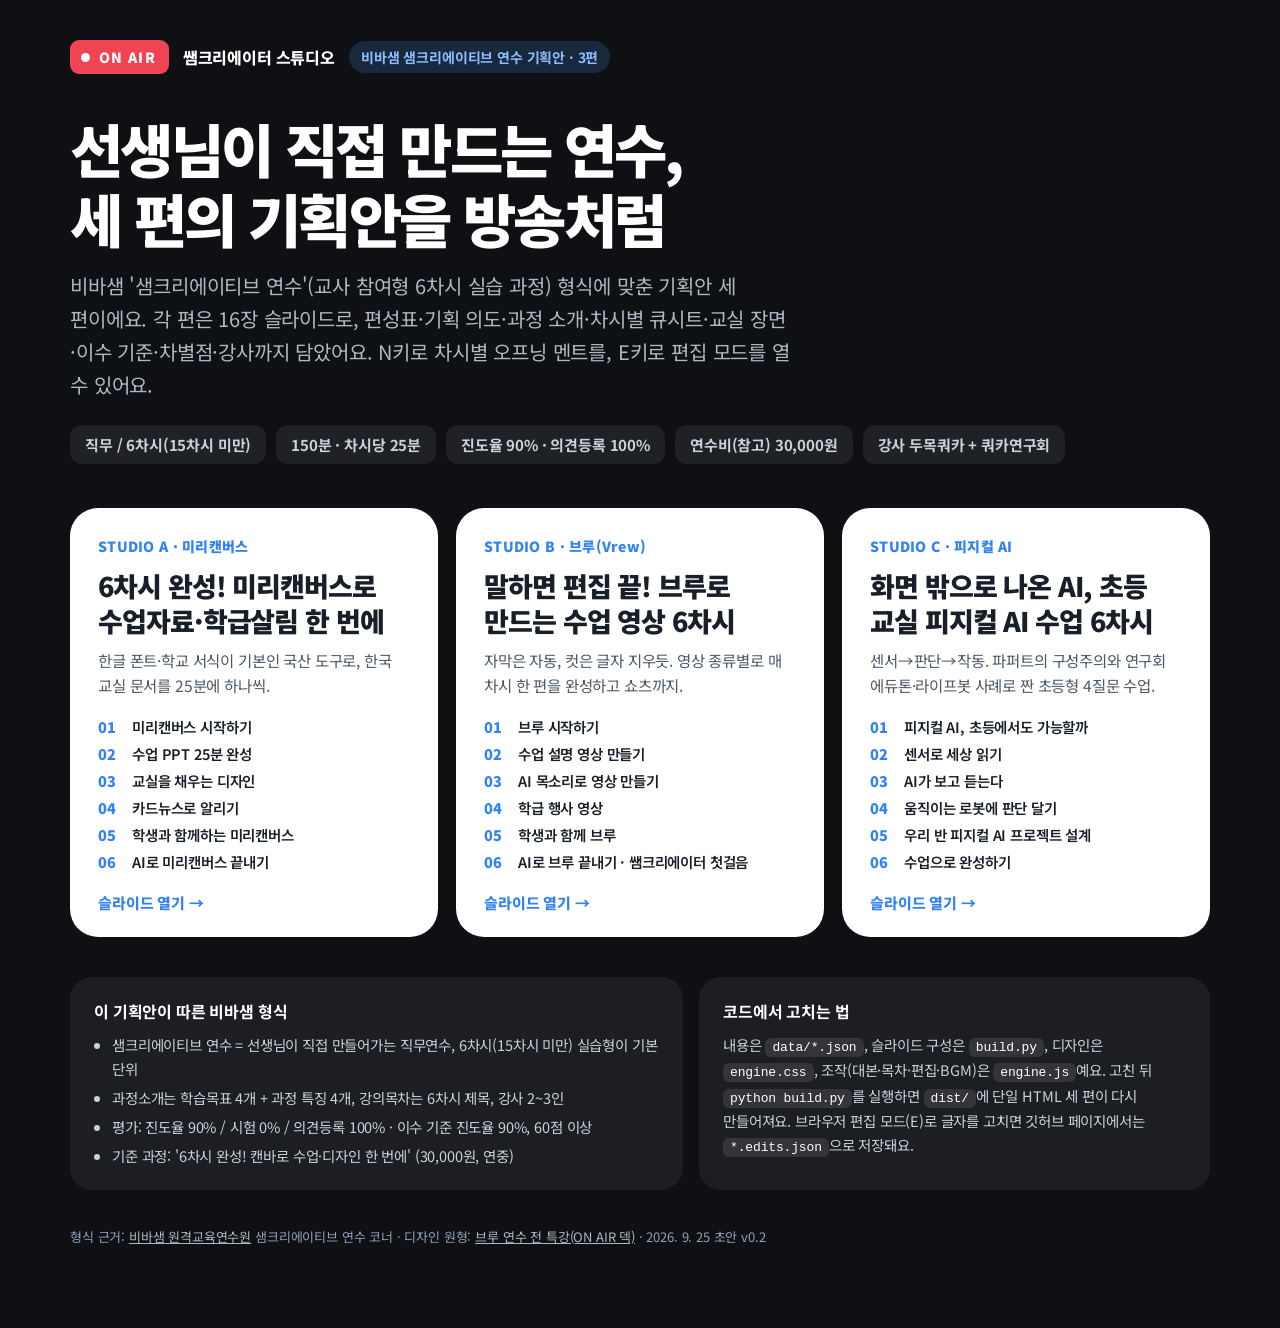
==== index.html @ 2b2523f3 "비바샘 샘크리에이티브 연수 기획안 3편 (ON AIR 슬라이드 덱) Co-Authored-By: Claude Fable 5.1 <noreply@anthropic.com>" ====
<!DOCTYPE html>
<html lang="ko">
<head>
<meta charset="utf-8">
<meta name="viewport" content="width=device-width, initial-scale=1">
<title>쌤크리에이터 스튜디오</title>
<meta name="description" content="비바샘 샘크리에이티브 연수 기획안 3편 · ON AIR 슬라이드">
<link rel="preconnect" href="https://fonts.googleapis.com">
<link href="https://fonts.googleapis.com/css2?family=Noto+Sans+KR:wght@400;500;700;800;900&display=swap" rel="stylesheet">
<style>
:root{--bg:#fff;--soft:#F9FAFB;--fill:#F2F4F6;--line:#E5E8EB;--t1:#191F28;--t2:#4E5968;--t3:#8B95A1;--blue:#3182F6;--blue-s:#E8F3FF;--red:#F04452;--ink:#191F28;
--font:-apple-system,BlinkMacSystemFont,"Apple SD Gothic Neo","Pretendard","Noto Sans KR","Malgun Gothic","Segoe UI",sans-serif}
*{box-sizing:border-box}
body{margin:0;background:#0E1014;color:var(--t2);font-family:var(--font);-webkit-font-smoothing:antialiased;word-break:keep-all;letter-spacing:-0.01em;min-height:100vh}
.wrap{max-width:1180px;margin:0 auto;padding:40px 20px 80px}
.top{display:flex;align-items:center;gap:14px;flex-wrap:wrap}
.onair{display:inline-flex;align-items:center;gap:9px;background:var(--red);color:#fff;font-weight:900;font-size:14px;letter-spacing:.08em;padding:7px 13px 7px 11px;border-radius:9px}
.onair i{width:9px;height:9px;border-radius:50%;background:#fff;animation:blink 1.4s ease-in-out infinite}
@keyframes blink{50%{opacity:.25}}
.prog{font-weight:800;font-size:16px;color:#fff}
.tag{font-size:14px;font-weight:700;color:#8FBBFA;background:rgba(76,148,248,.18);padding:6px 12px;border-radius:999px}
h1{font-size:clamp(34px,5vw,58px);line-height:1.2;font-weight:900;letter-spacing:-0.045em;color:#fff;margin:40px 0 0;text-wrap:balance}
.lead{font-size:clamp(16px,1.6vw,20px);line-height:1.65;color:#AEB7C3;max-width:720px;margin:16px 0 0}
.facts{display:flex;gap:10px;flex-wrap:wrap;margin:24px 0 44px}
.facts span{font-size:15px;font-weight:700;color:#C9D1DC;background:rgba(255,255,255,.07);padding:9px 15px;border-radius:12px}
.grid{display:grid;gap:18px}
@media(min-width:880px){.grid{grid-template-columns:repeat(3,1fr)}}
.deck{display:flex;flex-direction:column;background:#fff;border-radius:28px;padding:28px 28px 24px;text-decoration:none;color:var(--t2);min-height:420px;transition:transform .18s,box-shadow .18s}
.deck:hover{transform:translateY(-4px);box-shadow:0 24px 60px rgba(0,0,0,.35)}
.deck:focus-visible{outline:3px solid var(--blue);outline-offset:3px}
.deck .st{font-size:14px;font-weight:900;color:var(--blue);letter-spacing:.02em}
.deck h2{margin:12px 0 10px;font-size:27px;line-height:1.3;font-weight:900;letter-spacing:-0.04em;color:var(--t1)}
.deck p{margin:0;font-size:15.5px;line-height:1.6}
.deck ol{margin:18px 0 0;padding:0;list-style:none;display:grid;gap:6px;font-size:14.5px;color:var(--t1);font-weight:600}
.deck ol li{display:grid;grid-template-columns:26px 1fr;gap:8px}
.deck ol li b{color:var(--blue);font-weight:900;font-variant-numeric:tabular-nums}
.deck .go{margin-top:auto;padding-top:20px;font-size:15px;font-weight:800;color:var(--blue)}
.how{margin-top:40px;display:grid;gap:16px}
@media(min-width:880px){.how{grid-template-columns:1.2fr 1fr}}
.card{background:rgba(255,255,255,.06);border-radius:22px;padding:22px 24px;color:#C9D1DC}
.card h3{margin:0 0 10px;font-size:16px;color:#fff}
.card p,.card li{font-size:14.5px;line-height:1.65;margin:0}
.card ul{margin:0;padding-left:18px;display:grid;gap:5px}
code{font-family:ui-monospace,Menlo,Consolas,monospace;font-size:13px;background:rgba(255,255,255,.1);padding:2px 7px;border-radius:6px;color:#fff}
footer{margin-top:36px;font-size:13px;color:#8FA0B5;line-height:1.7}
footer a{color:#AEB7C3}
</style>
</head>
<body>
<div class="wrap">
  <div class="top"><span class="onair"><i></i>ON AIR</span><span class="prog">쌤크리에이터 스튜디오</span><span class="tag">비바샘 샘크리에이티브 연수 기획안 · 3편</span></div>
  <h1>선생님이 직접 만드는 연수,<br>세 편의 기획안을 방송처럼</h1>
  <p class="lead">비바샘 '샘크리에이티브 연수'(교사 참여형 6차시 실습 과정) 형식에 맞춘 기획안 세 편이에요. 각 편은 16장 슬라이드로, 편성표·기획 의도·과정 소개·차시별 큐시트·교실 장면·이수 기준·차별점·강사까지 담았어요. N키로 차시별 오프닝 멘트를, E키로 편집 모드를 열 수 있어요.</p>
  <div class="facts"><span>직무 / 6차시(15차시 미만)</span><span>150분 · 차시당 25분</span><span>진도율 90% · 의견등록 100%</span><span>연수비(참고) 30,000원</span><span>강사 두목쿼카 + 쿼카연구회</span></div>

  <div class="grid">
    <a class="deck" href="miricanvas.html">
      <span class="st">STUDIO A · 미리캔버스</span>
      <h2>6차시 완성! 미리캔버스로 수업자료·학급살림 한 번에</h2>
      <p>한글 폰트·학교 서식이 기본인 국산 도구로, 한국 교실 문서를 25분에 하나씩.</p>
      <ol><li><b>01</b>미리캔버스 시작하기</li><li><b>02</b>수업 PPT 25분 완성</li><li><b>03</b>교실을 채우는 디자인</li><li><b>04</b>카드뉴스로 알리기</li><li><b>05</b>학생과 함께하는 미리캔버스</li><li><b>06</b>AI로 미리캔버스 끝내기</li></ol>
      <span class="go">슬라이드 열기 →</span>
    </a>
    <a class="deck" href="vrew.html">
      <span class="st">STUDIO B · 브루(Vrew)</span>
      <h2>말하면 편집 끝! 브루로 만드는 수업 영상 6차시</h2>
      <p>자막은 자동, 컷은 글자 지우듯. 영상 종류별로 매 차시 한 편을 완성하고 쇼츠까지.</p>
      <ol><li><b>01</b>브루 시작하기</li><li><b>02</b>수업 설명 영상 만들기</li><li><b>03</b>AI 목소리로 영상 만들기</li><li><b>04</b>학급 행사 영상</li><li><b>05</b>학생과 함께 브루</li><li><b>06</b>AI로 브루 끝내기 · 쌤크리에이터 첫걸음</li></ol>
      <span class="go">슬라이드 열기 →</span>
    </a>
    <a class="deck" href="physical-ai.html">
      <span class="st">STUDIO C · 피지컬 AI</span>
      <h2>화면 밖으로 나온 AI, 초등 교실 피지컬 AI 수업 6차시</h2>
      <p>센서→판단→작동. 파퍼트의 구성주의와 연구회 에듀톤·라이프봇 사례로 짠 초등형 4질문 수업.</p>
      <ol><li><b>01</b>피지컬 AI, 초등에서도 가능할까</li><li><b>02</b>센서로 세상 읽기</li><li><b>03</b>AI가 보고 듣는다</li><li><b>04</b>움직이는 로봇에 판단 달기</li><li><b>05</b>우리 반 피지컬 AI 프로젝트 설계</li><li><b>06</b>수업으로 완성하기</li></ol>
      <span class="go">슬라이드 열기 →</span>
    </a>
  </div>

  <div class="how">
    <div class="card"><h3>이 기획안이 따른 비바샘 형식</h3><ul>
      <li>샘크리에이티브 연수 = 선생님이 직접 만들어가는 직무연수, 6차시(15차시 미만) 실습형이 기본 단위</li>
      <li>과정소개는 학습목표 4개 + 과정 특징 4개, 강의목차는 6차시 제목, 강사 2~3인</li>
      <li>평가: 진도율 90% / 시험 0% / 의견등록 100% · 이수 기준 진도율 90%, 60점 이상</li>
      <li>기준 과정: '6차시 완성! 캔바로 수업·디자인 한 번에' (30,000원, 연중)</li></ul></div>
    <div class="card"><h3>코드에서 고치는 법</h3><p>내용은 <code>data/*.json</code>, 슬라이드 구성은 <code>build.py</code>, 디자인은 <code>engine.css</code>, 조작(대본·목차·편집·BGM)은 <code>engine.js</code>예요. 고친 뒤 <code>python build.py</code>를 실행하면 <code>dist/</code>에 단일 HTML 세 편이 다시 만들어져요. 브라우저 편집 모드(E)로 글자를 고치면 깃허브 페이지에서는 <code>*.edits.json</code>으로 저장돼요.</p></div>
  </div>
  <footer>형식 근거: <a href="https://t.vivasam.com/" target="_blank" rel="noopener">비바샘 원격교육연수원</a> 샘크리에이티브 연수 코너 · 디자인 원형: <a href="https://gottkf1208.github.io/vrew-talk/" target="_blank" rel="noopener">브루 연수 전 특강(ON AIR 덱)</a> · 2026. 9. 25 초안 v0.2</footer>
</div>
</body>
</html>
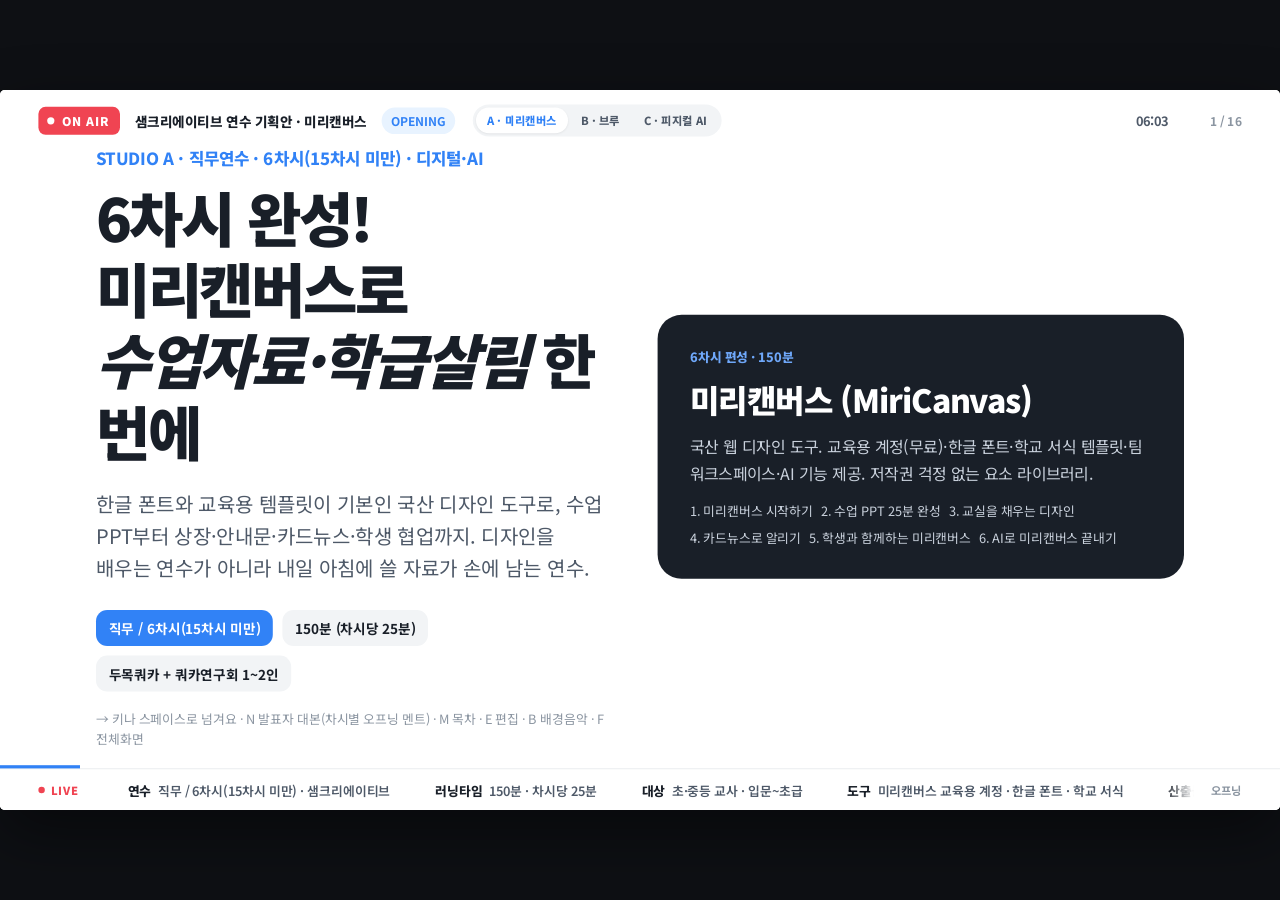
==== commit 5fd84b7d: "합본 index.html: 상단 토글로 세 기획안 전환 Co-Authored-By: Claude Fable 5.1 <noreply@anthropic.com>" ====
--- a/index.html
+++ b/index.html
@@ -2,90 +2,1378 @@
 <html lang="ko">
 <head>
 <meta charset="utf-8">
-<meta name="viewport" content="width=device-width, initial-scale=1">
-<title>쌤크리에이터 스튜디오</title>
-<meta name="description" content="비바샘 샘크리에이티브 연수 기획안 3편 · ON AIR 슬라이드">
+<meta name="viewport" content="width=device-width, initial-scale=1, viewport-fit=cover">
+<title>쌤크리에이터 스튜디오 · 비바샘 샘크리에이티브 연수 기획안 3편</title>
+<meta name="description" content="비바샘 샘크리에이티브 연수 기획안 · ON AIR 슬라이드">
 <link rel="preconnect" href="https://fonts.googleapis.com">
+<link rel="preconnect" href="https://fonts.gstatic.com" crossorigin>
 <link href="https://fonts.googleapis.com/css2?family=Noto+Sans+KR:wght@400;500;700;800;900&display=swap" rel="stylesheet">
 <style>
-:root{--bg:#fff;--soft:#F9FAFB;--fill:#F2F4F6;--line:#E5E8EB;--t1:#191F28;--t2:#4E5968;--t3:#8B95A1;--blue:#3182F6;--blue-s:#E8F3FF;--red:#F04452;--ink:#191F28;
---font:-apple-system,BlinkMacSystemFont,"Apple SD Gothic Neo","Pretendard","Noto Sans KR","Malgun Gothic","Segoe UI",sans-serif}
+
+:root{
+  --bg:#FFFFFF; --soft:#F9FAFB; --fill:#F2F4F6; --fill2:#E5E8EB; --line:#E5E8EB; --grid:#EEF0F3;
+  --t1:#191F28; --t2:#4E5968; --t3:#8B95A1;
+  --blue:#3182F6; --blue-d:#1B64DA; --blue-s:#E8F3FF; --orange:#E5702A; --muted:#C9CFD6; --avg:#8B95A1;
+  --red:#F04452; --good:#03A66C; --good-s:#E6F7F0; --warn:#C98A00; --warn-s:#FFF4D9; --bad:#E5484D; --bad-s:#FDECEC;
+  --ink:#191F28; --ink2:#232A35;
+  --heat-1:#DCE9FD; --heat-2:#8DBBF8; --heat-3:#3182F6;
+  --font:-apple-system,BlinkMacSystemFont,"Apple SD Gothic Neo","Pretendard","Noto Sans KR","Malgun Gothic","Segoe UI",sans-serif;
+  color-scheme:light;
+}
 *{box-sizing:border-box}
-body{margin:0;background:#0E1014;color:var(--t2);font-family:var(--font);-webkit-font-smoothing:antialiased;word-break:keep-all;letter-spacing:-0.01em;min-height:100vh}
-.wrap{max-width:1180px;margin:0 auto;padding:40px 20px 80px}
-.top{display:flex;align-items:center;gap:14px;flex-wrap:wrap}
-.onair{display:inline-flex;align-items:center;gap:9px;background:var(--red);color:#fff;font-weight:900;font-size:14px;letter-spacing:.08em;padding:7px 13px 7px 11px;border-radius:9px}
+html,body{height:100%}
+body{margin:0;background:#0E1014;color:var(--t2);font-family:var(--font);-webkit-font-smoothing:antialiased;word-break:keep-all;overflow-wrap:break-word;overflow:hidden;letter-spacing:-0.01em}
+button{font:inherit;color:inherit}
+a{color:var(--blue);text-decoration:none}
+:focus-visible{outline:3px solid var(--blue);outline-offset:2px;border-radius:8px}
+h1,h2,h3,h4,h5{margin:0;color:var(--t1);letter-spacing:-0.035em;text-wrap:balance}
+p{margin:0}
+
+
+/* ---------- stage ---------- */
+#stage{position:fixed;left:0;top:0;width:1600px;height:900px;transform-origin:0 0;background:var(--bg);overflow:hidden;border-radius:6px;box-shadow:0 30px 80px rgba(0,0,0,.45)}
+.slide{position:absolute;inset:0;padding:112px 120px 104px;background:var(--bg);opacity:0;visibility:hidden;transform:translateX(24px);transition:opacity .45s ease,transform .55s cubic-bezier(.2,.8,.2,1),visibility 0s linear .55s;display:flex;flex-direction:column}
+.slide.on{opacity:1;visibility:visible;transform:none;transition:opacity .45s ease,transform .55s cubic-bezier(.2,.8,.2,1),visibility 0s}
+.slide.prev{transform:translateX(-24px)}
+.slide.soft{background:var(--soft)}
+.slide.dark{background:var(--ink);color:#C9D1DC}
+.slide.dark h1,.slide.dark h2,.slide.dark h3,.slide.dark h4{color:#fff}
+[data-step]{transition:opacity .45s ease,transform .45s cubic-bezier(.2,.8,.2,1)}
+.slide.stepping [data-step]:not(.shown){opacity:0;transform:translateY(16px)}
+
+
+/* ---------- broadcast chrome ---------- */
+.chrome-top{position:absolute;left:0;right:0;top:0;height:76px;padding:0 48px;display:flex;align-items:center;gap:18px;z-index:20;pointer-events:none;color:var(--t2)}
+.onair{display:inline-flex;align-items:center;gap:9px;background:var(--red);color:#fff;font-weight:900;font-size:15px;letter-spacing:.08em;padding:7px 13px 7px 11px;border-radius:9px}
 .onair i{width:9px;height:9px;border-radius:50%;background:#fff;animation:blink 1.4s ease-in-out infinite}
 @keyframes blink{50%{opacity:.25}}
-.prog{font-weight:800;font-size:16px;color:#fff}
-.tag{font-size:14px;font-weight:700;color:#8FBBFA;background:rgba(76,148,248,.18);padding:6px 12px;border-radius:999px}
-h1{font-size:clamp(34px,5vw,58px);line-height:1.2;font-weight:900;letter-spacing:-0.045em;color:#fff;margin:40px 0 0;text-wrap:balance}
-.lead{font-size:clamp(16px,1.6vw,20px);line-height:1.65;color:#AEB7C3;max-width:720px;margin:16px 0 0}
-.facts{display:flex;gap:10px;flex-wrap:wrap;margin:24px 0 44px}
-.facts span{font-size:15px;font-weight:700;color:#C9D1DC;background:rgba(255,255,255,.07);padding:9px 15px;border-radius:12px}
-.grid{display:grid;gap:18px}
-@media(min-width:880px){.grid{grid-template-columns:repeat(3,1fr)}}
-.deck{display:flex;flex-direction:column;background:#fff;border-radius:28px;padding:28px 28px 24px;text-decoration:none;color:var(--t2);min-height:420px;transition:transform .18s,box-shadow .18s}
-.deck:hover{transform:translateY(-4px);box-shadow:0 24px 60px rgba(0,0,0,.35)}
-.deck:focus-visible{outline:3px solid var(--blue);outline-offset:3px}
-.deck .st{font-size:14px;font-weight:900;color:var(--blue);letter-spacing:.02em}
-.deck h2{margin:12px 0 10px;font-size:27px;line-height:1.3;font-weight:900;letter-spacing:-0.04em;color:var(--t1)}
-.deck p{margin:0;font-size:15.5px;line-height:1.6}
-.deck ol{margin:18px 0 0;padding:0;list-style:none;display:grid;gap:6px;font-size:14.5px;color:var(--t1);font-weight:600}
-.deck ol li{display:grid;grid-template-columns:26px 1fr;gap:8px}
-.deck ol li b{color:var(--blue);font-weight:900;font-variant-numeric:tabular-nums}
-.deck .go{margin-top:auto;padding-top:20px;font-size:15px;font-weight:800;color:var(--blue)}
-.how{margin-top:40px;display:grid;gap:16px}
-@media(min-width:880px){.how{grid-template-columns:1.2fr 1fr}}
-.card{background:rgba(255,255,255,.06);border-radius:22px;padding:22px 24px;color:#C9D1DC}
-.card h3{margin:0 0 10px;font-size:16px;color:#fff}
-.card p,.card li{font-size:14.5px;line-height:1.65;margin:0}
-.card ul{margin:0;padding-left:18px;display:grid;gap:5px}
-code{font-family:ui-monospace,Menlo,Consolas,monospace;font-size:13px;background:rgba(255,255,255,.1);padding:2px 7px;border-radius:6px;color:#fff}
-footer{margin-top:36px;font-size:13px;color:#8FA0B5;line-height:1.7}
-footer a{color:#AEB7C3}
+.prog-name{font-weight:800;font-size:17px;color:var(--t1);letter-spacing:-0.02em}
+.ep-tag{font-size:15px;font-weight:700;color:var(--blue);background:var(--blue-s);padding:6px 12px;border-radius:999px}
+.chrome-top .sp{flex:1}
+.clock{font-size:16px;font-weight:700;font-variant-numeric:tabular-nums;color:var(--t2)}
+.counter{font-size:15px;font-weight:700;font-variant-numeric:tabular-nums;color:var(--t3);min-width:74px;text-align:right}
+#stage.is-dark .chrome-top .prog-name{color:#fff}
+#stage.is-dark .chrome-top .clock{color:#C9D1DC}
+#stage.is-dark .chrome-top .ep-tag{background:rgba(76,148,248,.18);color:#8FBBFA}
+.chrome-bot{position:absolute;left:0;right:0;bottom:0;height:52px;z-index:20;display:flex;align-items:stretch;background:#fff;border-top:1px solid var(--line);pointer-events:none}
+#stage.is-dark .chrome-bot{background:#12161C;border-top-color:#252C36}
+.tk-label{flex:none;display:flex;align-items:center;gap:8px;padding:0 20px 0 48px;font-size:14px;font-weight:900;letter-spacing:.08em;color:var(--red)}
+.tk-label::before{content:"";width:8px;height:8px;border-radius:50%;background:var(--red)}
+.tk-win{flex:1;overflow:hidden;position:relative;mask-image:linear-gradient(90deg,transparent,#000 40px,#000 calc(100% - 40px),transparent);-webkit-mask-image:linear-gradient(90deg,transparent,#000 40px,#000 calc(100% - 40px),transparent)}
+.tk-run{position:absolute;top:0;bottom:0;display:flex;align-items:center;gap:56px;white-space:nowrap;font-size:16px;font-weight:600;color:var(--t2);animation:tick 70s linear infinite;padding-left:40px}
+#stage.is-dark .tk-run{color:#AEB7C3}
+.tk-run b{color:var(--t1);font-weight:800;margin-right:8px}
+#stage.is-dark .tk-run b{color:#fff}
+@keyframes tick{from{transform:translateX(0)}to{transform:translateX(-50%)}}
+.tk-ep{flex:none;display:flex;align-items:center;padding:0 48px 0 20px;font-size:14px;font-weight:700;color:var(--t3)}
+.progress{position:absolute;left:0;bottom:52px;height:4px;background:var(--blue);z-index:21;transition:width .5s cubic-bezier(.2,.8,.2,1)}
+
+
+/* ---------- dock (outside stage) ---------- */
+.dock{position:fixed;left:50%;bottom:calc(14px + env(safe-area-inset-bottom,0px));transform:translateX(-50%);z-index:50;display:flex;gap:4px;align-items:center;background:rgba(25,31,40,.86);backdrop-filter:blur(14px);-webkit-backdrop-filter:blur(14px);padding:6px;border-radius:16px;transition:opacity .3s,transform .3s;box-shadow:0 10px 30px rgba(0,0,0,.3)}
+.dock.idle{opacity:0;transform:translate(-50%,10px);pointer-events:none}
+.dock button{border:0;background:transparent;color:#E9EDF2;height:40px;min-width:40px;padding:0 12px;border-radius:11px;cursor:pointer;display:inline-flex;align-items:center;gap:7px;font-size:13.5px;font-weight:700}
+.dock button:hover{background:rgba(255,255,255,.12)}
+.dock button[aria-pressed="true"]{background:rgba(49,130,246,.35);color:#fff}
+.dock svg{width:18px;height:18px;stroke:currentColor;fill:none;stroke-width:2;stroke-linecap:round;stroke-linejoin:round}
+.dock .sep{width:1px;height:22px;background:rgba(255,255,255,.18);margin:0 4px}
+.dock .pg{font-variant-numeric:tabular-nums;color:#AEB7C3;font-size:13px;font-weight:700;padding:0 6px}
+.eq{display:inline-flex;gap:2px;align-items:flex-end;height:14px}
+.eq i{width:3px;background:currentColor;border-radius:1px;height:4px}
+.bgm-on .eq i{animation:eq .9s ease-in-out infinite}
+.bgm-on .eq i:nth-child(2){animation-delay:.2s}.bgm-on .eq i:nth-child(3){animation-delay:.4s}
+@keyframes eq{0%,100%{height:4px}50%{height:14px}}
+@media (max-width:640px){.dock .lbl{display:none}.dock button{padding:0 9px}}
+
+
+/* notes panel */
+.notes{position:fixed;left:50%;bottom:calc(72px + env(safe-area-inset-bottom,0px));transform:translateX(-50%);width:min(880px,calc(100vw - 32px));max-height:40vh;overflow:auto;z-index:49;background:rgba(18,22,28,.94);backdrop-filter:blur(14px);-webkit-backdrop-filter:blur(14px);color:#E6EAF0;border-radius:18px;padding:20px 24px;box-shadow:0 20px 50px rgba(0,0,0,.4)}
+.notes .n-hd{display:flex;justify-content:space-between;gap:12px;font-size:13px;font-weight:700;color:#8FA0B5;margin-bottom:8px}
+.notes .n-body{font-size:16.5px;line-height:1.75;white-space:pre-line}
+.notes .n-next{margin-top:12px;font-size:13px;color:#8FA0B5}
+.notes .n-timer{font-variant-numeric:tabular-nums;color:#8FBBFA}
+
+
+/* toc modal */
+.toc{position:fixed;inset:0;z-index:60;background:rgba(10,12,16,.72);backdrop-filter:blur(6px);-webkit-backdrop-filter:blur(6px);display:flex;align-items:center;justify-content:center;padding:24px}
+.toc-box{background:#fff;border-radius:24px;width:min(1100px,100%);max-height:88vh;overflow:auto;padding:28px 30px}
+.toc-hd{display:flex;justify-content:space-between;align-items:center;margin-bottom:18px}
+.toc-hd h3{font-size:24px}
+.toc-close{border:0;background:var(--fill);border-radius:12px;height:40px;padding:0 16px;font-weight:700;cursor:pointer}
+.toc-grid{display:grid;grid-template-columns:repeat(auto-fill,minmax(230px,1fr));gap:18px}
+.toc-ep h4{font-size:15px;color:var(--blue);font-weight:800;margin-bottom:6px;letter-spacing:-0.01em}
+.toc-ep button{display:flex;width:100%;text-align:left;border:0;background:transparent;padding:7px 10px;border-radius:10px;cursor:pointer;font-size:14.5px;color:var(--t1);gap:8px;line-height:1.4}
+.toc-ep button:hover{background:var(--fill)}
+.toc-ep button.cur{background:var(--blue-s);color:var(--blue);font-weight:700}
+.toc-ep button span{color:var(--t3);font-variant-numeric:tabular-nums;min-width:22px}
+.keys{margin-top:18px;padding-top:16px;border-top:1px solid var(--line);font-size:13.5px;color:var(--t2);display:flex;flex-wrap:wrap;gap:8px 18px}
+.keys kbd{display:inline-block;min-width:24px;text-align:center;font:700 12px var(--font);background:var(--fill);border-radius:6px;padding:2px 7px;margin-right:4px;color:var(--t1)}
+
+
+/* ---------- scroll mode (portrait phones) ---------- */
+body.scroll{overflow:auto}
+body.scroll #stage{position:relative;transform:none!important;width:100%;height:auto;background:transparent;box-shadow:none;border-radius:0;overflow:hidden;padding:12px 12px 96px}
+body.scroll .chrome-top,body.scroll .chrome-bot,body.scroll .progress,body.scroll #confetti{display:none}
+body.scroll .slide{position:relative;inset:auto;width:1600px;height:900px;opacity:1;visibility:visible;transform-origin:0 0;transition:none;border-radius:18px;overflow:hidden}
+
+
+/* ---------- common slide parts ---------- */
+.eyebrow{display:inline-block;color:var(--blue);font-weight:800;font-size:21px;letter-spacing:-0.01em;margin-bottom:14px}
+.slide.dark .eyebrow{color:#6FA8FA}
+.s-title{font-size:52px;line-height:1.28;font-weight:800}
+.s-lead{font-size:24px;line-height:1.6;color:var(--t2);margin-top:16px;max-width:1180px}
+.slide.dark .s-lead{color:#AEB7C3}
+.head{margin-bottom:40px}
+.head.center{text-align:center}
+.head.center .s-lead{margin-inline:auto}
+.body{flex:1;min-height:0;display:flex;flex-direction:column;justify-content:center}
+.row{display:grid;gap:20px}
+.c2{grid-template-columns:repeat(2,minmax(0,1fr))}
+.c3{grid-template-columns:repeat(3,minmax(0,1fr))}
+.c4{grid-template-columns:repeat(4,minmax(0,1fr))}
+.c5{grid-template-columns:repeat(5,minmax(0,1fr))}
+.card{background:var(--soft);border-radius:28px;padding:30px 30px}
+.slide.soft .card{background:#fff}
+.card h4{font-size:26px;line-height:1.4;font-weight:800;letter-spacing:-0.03em}
+.card p{font-size:20px;line-height:1.62;margin-top:10px;color:var(--t2)}
+.card .src{display:block;margin-top:14px;font-size:15px;color:var(--t3);line-height:1.5}
+.big{font-size:54px;font-weight:900;color:var(--blue);letter-spacing:-0.04em;line-height:1.1}
+.big.ink{color:var(--t1)}
+.big.sm{font-size:42px;white-space:nowrap}
+.kpi .k-v.sm{font-size:50px;white-space:nowrap}
+.big small{font-size:.5em;font-weight:800;color:var(--t3);margin-left:3px}
+.big .ar{color:var(--t3);font-weight:500;margin:0 6px}
+.pill{display:inline-flex;align-items:center;gap:8px;font-size:16px;font-weight:800;padding:6px 14px 6px 12px;border-radius:999px;white-space:nowrap}
+.pill::before{content:"";width:8px;height:8px;border-radius:50%;background:currentColor}
+.p-good{background:var(--good-s);color:var(--good)} .p-info{background:var(--blue-s);color:var(--blue)} .p-warn{background:var(--warn-s);color:var(--warn)} .p-bad{background:var(--bad-s);color:var(--bad)} .p-mute{background:var(--fill);color:var(--t2)}
+.chk{display:inline-flex;font-size:14px;font-weight:800;color:var(--warn);background:var(--warn-s);padding:2px 9px;border-radius:7px;margin-left:6px;vertical-align:3px;white-space:nowrap}
+.callout{background:var(--blue-s);border-radius:24px;padding:26px 30px;color:var(--t1);font-size:21px;line-height:1.62}
+.callout b{font-weight:900}
+.chips{display:flex;flex-wrap:wrap;gap:8px;margin-top:16px}
+.chip{font-size:17px;font-weight:700;background:var(--fill);color:var(--t1);padding:7px 14px;border-radius:999px}
+.slide.soft .chip{background:var(--soft)}
+.card .chip{background:#fff}
+.slide.soft .card .chip{background:var(--soft)}
+.foot{margin-top:18px;font-size:15px;color:var(--t3);line-height:1.5}
+.foot a{color:var(--t3);text-decoration:underline;text-underline-offset:3px}
+
+
+/* title slide */
+.title-slide{flex-direction:row;align-items:center;gap:64px;padding-top:96px}
+.title-slide .t-left{flex:1.05}
+.title-slide h1{font-size:74px;line-height:1.2;font-weight:900;letter-spacing:-0.045em}
+.title-slide .t-sub{font-size:25px;line-height:1.6;color:var(--t2);margin-top:26px}
+.title-slide .t-meta{margin-top:34px;display:flex;gap:12px;flex-wrap:wrap}
+.title-slide .t-meta span{font-size:17px;font-weight:700;background:var(--fill);color:var(--t1);padding:10px 16px;border-radius:14px}
+.title-slide .t-meta span.b{background:var(--blue);color:#fff}
+.monitor{flex:1;position:relative;border-radius:30px;overflow:hidden;background:#000;aspect-ratio:16/9;box-shadow:0 30px 60px rgba(25,31,40,.22)}
+.monitor video,.vbox video{width:100%;height:100%;object-fit:cover;display:block}
+.rec{position:absolute;left:18px;top:16px;display:flex;gap:8px;align-items:center;background:rgba(0,0,0,.5);color:#fff;font-size:14px;font-weight:800;letter-spacing:.06em;padding:6px 11px;border-radius:9px}
+.rec i{width:8px;height:8px;border-radius:50%;background:var(--red);animation:blink 1.2s infinite}
+.ai-mark{position:absolute;right:16px;bottom:14px;background:rgba(0,0,0,.55);color:#fff;font-size:13.5px;font-weight:700;padding:6px 11px;border-radius:9px}
+.hint{margin-top:22px;font-size:16px;color:var(--t3)}
+
+
+/* ep cover */
+.cover{justify-content:center;padding-left:150px}
+.cover .ep-no{font-size:26px;font-weight:900;color:#6FA8FA;letter-spacing:.02em}
+.cover h2{font-size:78px;line-height:1.22;font-weight:900;margin-top:18px;letter-spacing:-0.045em}
+.cover p{font-size:26px;line-height:1.6;color:#AEB7C3;margin-top:26px;max-width:1100px}
+.cover .ghost{position:absolute;right:90px;bottom:70px;font-size:360px;font-weight:900;line-height:1;color:rgba(255,255,255,.04);letter-spacing:-0.06em;pointer-events:none}
+.cover .ep-list{display:flex;gap:10px;margin-top:40px;flex-wrap:wrap}
+.cover .ep-list span{font-size:17px;font-weight:700;color:#C9D1DC;background:rgba(255,255,255,.07);padding:9px 15px;border-radius:12px}
+
+
+/* agenda */
+.agenda{display:grid;grid-template-columns:repeat(3,minmax(0,1fr));gap:16px}
+.ag{background:var(--soft);border-radius:24px;padding:24px 26px;display:flex;flex-direction:column;gap:6px;border:0;text-align:left;cursor:pointer;transition:background .15s}
+.ag:hover{background:var(--blue-s)}
+.ag b{font-size:16px;color:var(--blue);font-weight:900}
+.ag strong{font-size:25px;color:var(--t1);font-weight:800;letter-spacing:-0.03em}
+.ag span{font-size:17px;color:var(--t2);line-height:1.5}
+
+
+/* kpi */
+.kpi{background:var(--soft);border-radius:28px;padding:32px 30px;display:flex;flex-direction:column;gap:8px;min-height:300px}
+.kpi .k-l{font-size:19px;font-weight:700;color:var(--t2)}
+.kpi .k-v{font-size:64px;font-weight:900;color:var(--t1);letter-spacing:-0.045em;line-height:1.1}
+.kpi .k-v.b{color:var(--blue)}
+.kpi .k-d{font-size:19px;color:var(--t2);line-height:1.5}
+.kpi .k-s{margin-top:auto;font-size:15px;color:var(--t3);line-height:1.45}
+
+
+/* findings */
+.fd{display:flex;flex-direction:column}
+.fd .big{font-size:44px;margin-bottom:10px}
+.fd.card{padding:26px 28px}
+.fd h4{font-size:25px}
+.fd p{font-size:18px}
+
+
+/* timeline grid */
+.htl{display:grid;column-gap:0;row-gap:46px}
+.htl.g3{grid-template-columns:repeat(3,minmax(0,1fr))}
+.htl.g4{grid-template-columns:repeat(4,minmax(0,1fr))}
+.htl .ti{position:relative;border-top:2px solid var(--line);padding:26px 30px 0 0}
+.htl .ti::before{content:"";position:absolute;left:0;top:-10px;width:18px;height:18px;border-radius:50%;background:var(--bg);border:3px solid var(--blue);box-sizing:border-box}
+.slide.soft .htl .ti::before{background:var(--soft)}
+.htl .ti.hot::before{background:var(--blue)}
+.htl .d{font-size:18px;font-weight:900;color:var(--blue);font-variant-numeric:tabular-nums}
+.htl h4{font-size:22px;line-height:1.42;margin-top:6px;font-weight:800;letter-spacing:-0.025em}
+.htl p{font-size:17px;line-height:1.55;margin-top:6px;color:var(--t2)}
+.tl-legend{font-size:15px;color:var(--t3);margin-top:30px;display:flex;gap:18px}
+.tl-legend i{display:inline-block;width:14px;height:14px;border-radius:50%;border:3px solid var(--blue);vertical-align:-2px;margin-right:6px;box-sizing:border-box}
+.tl-legend i.f{background:var(--blue)}
+
+
+/* tables */
+table{width:100%;border-collapse:collapse}
+th{font-size:15px;font-weight:700;color:var(--t3);text-align:left;padding:10px 14px;border-bottom:2px solid var(--line);white-space:nowrap}
+td{font-size:17.5px;padding:13px 14px;border-bottom:1px solid var(--line);color:var(--t2);vertical-align:top;line-height:1.45}
+td:first-child{color:var(--t1);font-weight:800}
+tr:last-child td{border-bottom:0}
+td.n,th.n{text-align:right;font-variant-numeric:tabular-nums}
+.tcard{background:var(--soft);border-radius:28px;padding:14px 22px}
+.slide.soft .tcard{background:#fff}
+.tt td{font-size:16.5px;padding:11px 12px}
+.tt.compact td{padding:7px 12px}
+.row.stack .card{padding:22px 26px}
+.row.stack .card p{font-size:18px;margin-top:6px}
+.tt td small{display:block;font-size:14px;color:var(--t3);font-weight:500;margin-top:2px}
+.ag2{display:inline-flex;align-items:center;gap:6px;font-size:15.5px;font-weight:800;padding:4px 11px;border-radius:999px;white-space:nowrap}
+.ag2::before{content:"";width:8px;height:8px;border-radius:50%;background:currentColor}
+.ag2.ok{background:var(--good-s);color:var(--good)} .ag2.cond{background:var(--warn-s);color:var(--warn)} .ag2.no{background:var(--fill);color:var(--t3)}
+.ag2.no::before{background:transparent;border:2px solid currentColor;width:6px;height:6px}
+
+
+/* cycle */
+.cyc{display:grid;grid-template-columns:repeat(5,minmax(0,1fr));gap:14px;position:relative}
+.cy{background:var(--soft);border-radius:26px;padding:28px 24px;position:relative}
+.slide.soft .cy{background:#fff}
+.cy .n{font-size:16px;font-weight:900;color:var(--blue)}
+.cy b{display:block;font-size:25px;color:var(--t1);font-weight:900;margin-top:8px;letter-spacing:-0.03em}
+.cy span{display:block;font-size:18px;line-height:1.55;margin-top:8px}
+.cy:not(:last-child)::after{content:"→";position:absolute;right:-13px;top:50%;transform:translateY(-50%);font-size:22px;color:var(--t3);font-weight:700;z-index:2}
+
+
+/* vrew */
+.vr-id{background:var(--ink);border-radius:30px;padding:40px 40px;color:#C9D1DC;display:flex;flex-direction:column;gap:16px}
+.vr-id h3{color:#fff;font-size:40px;line-height:1.3;font-weight:900}
+.vr-id p{font-size:20px;line-height:1.7}
+.vr-id .tag{font-size:16px;font-weight:800;color:#6FA8FA}
+.fact b{display:block;font-size:44px;font-weight:900;color:var(--t1);letter-spacing:-0.04em;line-height:1.15}
+.fact span{display:block;font-size:17.5px;margin-top:8px;line-height:1.5}
+.feat .v{font-size:14.5px;font-weight:800;color:var(--blue);display:block;margin-bottom:8px}
+.feat h4{font-size:21px}
+.feat p{font-size:16.5px;line-height:1.55;margin-top:6px}
+.feat.card{padding:24px 22px}
+.steps6{display:grid;grid-template-columns:repeat(3,minmax(0,1fr));gap:18px;counter-reset:s;padding:0;margin:0}
+.steps6 li{list-style:none;background:var(--soft);border-radius:26px;padding:26px 26px}
+.slide.soft .steps6 li{background:#fff}
+.steps6 li::before{counter-increment:s;content:counter(s);display:inline-flex;width:38px;height:38px;border-radius:50%;background:var(--blue);color:#fff;font-size:18px;font-weight:900;align-items:center;justify-content:center;margin-bottom:12px}
+.steps6 b{display:block;font-size:23px;color:var(--t1);font-weight:800;letter-spacing:-0.03em}
+.steps6 span{display:block;font-size:17.5px;line-height:1.55;margin-top:6px}
+.steps6 em{display:block;font-style:normal;font-size:16px;color:var(--blue);font-weight:700;margin-top:10px;line-height:1.45}
+.steps6 q{display:block;margin-top:14px;padding:13px 16px;background:var(--blue-s);border-radius:14px;font-size:17px;line-height:1.5;color:var(--t1);font-weight:700;quotes:none}
+.steps6 q::before{content:"발문  ";color:var(--blue);font-weight:900}
+.steps6 .st{font-size:15px;font-weight:900;color:var(--blue);display:block}
+.steps6.wf li::before{display:none}
+.vs ul{margin:14px 0 0;padding-left:22px;font-size:19px;line-height:1.65;color:var(--t2)}
+.vs li+li{margin-top:6px}
+
+
+/* closing */
+.closing{padding:0;justify-content:center}
+.closing video{position:absolute;inset:0;width:100%;height:100%;object-fit:cover}
+.closing .shade{position:absolute;inset:0;background:linear-gradient(90deg,rgba(18,22,28,.9) 0%,rgba(18,22,28,.7) 45%,rgba(18,22,28,.15) 100%)}
+.closing .cl-in{position:relative;padding:0 150px;max-width:1150px}
+.closing h2{font-size:76px;line-height:1.22;font-weight:900;color:#fff;letter-spacing:-0.045em}
+.closing p{font-size:26px;line-height:1.6;color:#D7DEE7;margin-top:26px}
+.closing .thanks{margin-top:40px;display:flex;gap:12px;flex-wrap:wrap}
+.closing .thanks span{font-size:18px;font-weight:800;color:#fff;background:rgba(255,255,255,.14);padding:11px 18px;border-radius:14px}
+.closing .ai-mark{bottom:70px}
+.src-grid{display:grid;grid-template-columns:repeat(3,minmax(0,1fr));gap:18px}
+.src-grid .card h4{font-size:21px}
+.src-grid ul{margin:10px 0 0;padding-left:18px;font-size:15.5px;line-height:1.55;color:var(--t2)}
+.src-grid a{color:var(--t2)}
+.todo{background:var(--warn-s);border-radius:26px;padding:24px 28px}
+.todo b{color:var(--t1);font-size:21px}
+.todo ul{margin:10px 0 0;padding-left:20px;font-size:16.5px;line-height:1.6;columns:2;column-gap:36px}
+
+
+
+/* ---------- edit mode ---------- */
+[hidden]{display:none!important}
+body.editing .slide.stepping [data-step]:not(.shown){opacity:1;transform:none}
+body.editing [data-ed]{outline:2px dashed rgba(49,130,246,.42);outline-offset:4px;border-radius:6px;cursor:text}
+body.editing [data-ed]:hover{outline-color:rgba(49,130,246,.85)}
+body.editing [data-ed]:focus{outline:2px solid #3182F6;background:rgba(49,130,246,.07)}
+body.editing .slide.dark [data-ed]{outline-color:rgba(143,187,250,.5)}
+body.editing #nBody{outline:2px dashed rgba(143,187,250,.6);outline-offset:6px;border-radius:8px;cursor:text}
+.editbar{position:fixed;top:calc(12px + env(safe-area-inset-top,0px));left:50%;transform:translateX(-50%);z-index:58;display:flex;align-items:center;gap:6px;background:rgba(25,31,40,.93);backdrop-filter:blur(14px);-webkit-backdrop-filter:blur(14px);color:#E9EDF2;padding:7px 8px 7px 16px;border-radius:16px;box-shadow:0 10px 30px rgba(0,0,0,.35);font-size:14px;font-weight:800;max-width:calc(100vw - 24px);flex-wrap:wrap;justify-content:center}
+.editbar .eb-st{color:#8FBBFA;font-weight:700;margin-right:6px;font-variant-numeric:tabular-nums}
+.editbar button{border:0;height:36px;padding:0 13px;border-radius:10px;font-size:13.5px;font-weight:800;cursor:pointer;background:rgba(255,255,255,.12);color:#fff}
+.editbar button.pri{background:#3182F6}
+.editbar button.warn{background:rgba(240,68,82,.85)}
+.editbar button:hover{filter:brightness(1.15)}
+.modal{position:fixed;inset:0;z-index:70;background:rgba(10,12,16,.72);display:flex;align-items:center;justify-content:center;padding:20px}
+.modal-box{background:#fff;border-radius:22px;width:min(560px,100%);max-height:90vh;overflow:auto;padding:26px 26px 22px;color:var(--t2)}
+.modal-box h3{font-size:22px}
+.modal-box p{font-size:15px;line-height:1.6;margin-top:8px}
+.modal-box ol{margin:10px 0 0;padding-left:20px;font-size:14px;line-height:1.6}
+.modal-box label.f{display:block;font-size:13px;font-weight:800;color:var(--t1);margin-top:16px}
+.modal-box input[type=text],.modal-box input[type=password]{width:100%;height:44px;border:1.5px solid var(--line);border-radius:12px;padding:0 12px;font:inherit;font-size:15px;margin-top:6px;color:var(--t1);background:#fff}
+.modal-box .ck{display:flex;gap:8px;align-items:center;font-size:14px;margin-top:12px;color:var(--t1)}
+.modal-box .acts{display:flex;gap:8px;justify-content:flex-end;margin-top:18px;flex-wrap:wrap}
+.modal-box .acts button{border:0;height:44px;padding:0 16px;border-radius:12px;font-weight:800;cursor:pointer;font-size:14.5px}
+.modal-box .acts .pri{background:#3182F6;color:#fff}
+.modal-box .acts .gh{background:var(--fill);color:var(--t1)}
+.modal-box .msg{margin-top:12px;font-size:14px;font-weight:700;min-height:20px;color:var(--t1)}
+.modal-box .msg.err{color:var(--bad)}
+.toast{position:fixed;left:50%;top:calc(66px + env(safe-area-inset-top,0px));transform:translateX(-50%);z-index:80;background:#191F28;color:#fff;font-size:14.5px;font-weight:700;padding:11px 16px;border-radius:12px;box-shadow:0 10px 30px rgba(0,0,0,.3);max-width:calc(100vw - 32px);text-align:center}
+
+
+
+/* agenda timeline */
+.tl40{display:flex;gap:4px;height:96px;margin-top:6px}
+.tl40 button{border:0;border-radius:18px;background:var(--soft);cursor:pointer;display:flex;flex-direction:column;justify-content:center;align-items:flex-start;padding:0 16px;text-align:left;min-width:0;transition:background .15s}
+.tl40 button:hover{background:var(--blue-s)}
+.tl40 b{font-size:14px;font-weight:900;color:var(--blue);font-variant-numeric:tabular-nums}
+.tl40 strong{font-size:19px;font-weight:800;color:var(--t1);letter-spacing:-0.03em;white-space:nowrap;overflow:hidden;text-overflow:ellipsis;max-width:100%}
+.tl40 button.key{background:var(--blue)}
+.tl40 button.key b,.tl40 button.key strong{color:#fff}
+.tl-axis{display:flex;justify-content:space-between;font-size:15px;color:var(--t3);font-variant-numeric:tabular-nums;margin-top:10px;padding:0 4px}
+.after{display:grid;grid-template-columns:repeat(3,minmax(0,1fr));gap:16px;margin-top:34px}
+.after .card{padding:24px 26px}
+.after .t{font-size:16px;font-weight:900;color:var(--blue);font-variant-numeric:tabular-nums}
+.after h4{font-size:24px;margin-top:4px}
+.after p{font-size:18px;margin-top:6px}
+
+
+/* message chain */
+.chain{display:grid;grid-template-columns:repeat(3,minmax(0,1fr));gap:14px}
+.chain .ck{background:var(--soft);border-radius:22px;padding:20px 22px;position:relative}
+.slide.soft .chain .ck{background:#fff}
+.chain .ck:not(:last-child)::after{content:"→";position:absolute;right:-13px;top:50%;transform:translateY(-50%);font-size:22px;color:var(--t3);font-weight:700}
+.chain .n{font-size:14px;font-weight:900;color:var(--blue)}
+.chain p{font-size:18.5px;line-height:1.5;color:var(--t1);font-weight:700;margin-top:6px}
+.chain .ck.last,.slide.soft .chain .ck.last{background:var(--blue)}
+.chain .ck.last .n{color:#CFE2FE}
+.chain .ck.last p{color:#fff}
+
+
+/* insights (dark) */
+.ins{display:grid;grid-template-columns:repeat(3,minmax(0,1fr));gap:18px}
+.ins article{background:rgba(255,255,255,.06);border-radius:28px;padding:38px 34px;display:flex;flex-direction:column;gap:14px;min-height:390px}
+.ins .no{font-size:18px;font-weight:900;color:#6FA8FA}
+.ins h4{font-size:34px;line-height:1.35;font-weight:900}
+.ins p{font-size:21px;line-height:1.65;color:#AEB7C3}
+.ins .tool{margin-top:auto;font-size:17px;font-weight:800;color:#8FBBFA}
+
+
+/* phase timer */
+.pt{display:grid;grid-template-columns:1.12fr 1fr;gap:26px;align-items:stretch}
+.pt-main{background:var(--ink);border-radius:30px;padding:30px 36px;color:#C9D1DC;display:flex;flex-direction:column;gap:14px}
+.pt-phase{font-size:22px;font-weight:800;color:#8FBBFA}
+.pt-time{font-size:150px;font-weight:900;color:#fff;letter-spacing:-0.045em;font-variant-numeric:tabular-nums;line-height:1}
+.pt-hint{font-size:19px;line-height:1.55;color:#AEB7C3;min-height:58px}
+.pt-bar{height:12px;background:rgba(255,255,255,.12);border-radius:99px;overflow:hidden}
+.pt-bar i{display:block;height:100%;width:0;background:#3182F6;transition:width .4s linear}
+.pt-steps{display:flex;gap:8px}
+.pt-steps span{flex:1;padding:11px 12px;border-radius:14px;background:rgba(255,255,255,.07);font-size:16px;font-weight:800;color:#AEB7C3;line-height:1.3}
+.pt-steps span small{display:block;font-size:13px;font-weight:700;opacity:.8}
+.pt-steps span.on{background:#3182F6;color:#fff}
+.pt-steps span.done{opacity:.45}
+.pt-btns{display:flex;gap:10px;margin-top:auto}
+.pt-btns button{border:0;height:54px;padding:0 22px;border-radius:15px;font-size:17px;font-weight:800;cursor:pointer;background:rgba(255,255,255,.12);color:#fff}
+.pt-btns button.pri{background:#3182F6}
+.pt-side{display:flex;flex-direction:column;gap:14px}
+.chk3{background:var(--soft);border-radius:26px;padding:22px 26px}
+.slide.soft .chk3{background:#fff}
+.chk3 h4{font-size:22px}
+.chk3 ol{margin:10px 0 0;padding-left:24px;font-size:19px;line-height:1.6;color:var(--t1)}
+.chk3 li+li{margin-top:4px}
+.board{background:var(--blue-s);border-radius:26px;padding:22px 26px;display:flex;flex-direction:column;gap:8px}
+.board .lbl{font-size:15px;font-weight:900;color:var(--blue)}
+.board .addr{font-size:30px;font-weight:900;color:var(--t1);letter-spacing:-0.03em;line-height:1.25}
+.board p{font-size:17px;line-height:1.55;color:var(--t2)}
+
+
+/* 120-minute flow */
+.flow{display:flex;gap:4px;height:112px}
+.flow div{border-radius:16px;padding:12px 12px;display:flex;flex-direction:column;justify-content:space-between;min-width:0;background:var(--blue-s)}
+.flow div:nth-child(odd){background:#D6E7FD}
+.flow div.hot{background:var(--blue)}
+.flow div.show{background:#FCE3D4}
+.flow b{font-size:16px;font-weight:900;color:var(--blue);font-variant-numeric:tabular-nums}
+.flow span{font-size:16px;font-weight:800;color:var(--t1);line-height:1.3;word-break:keep-all}
+.flow div.hot b,.flow div.hot span{color:#fff}
+.flow div.show b{color:var(--orange)}
+.brk{display:grid;grid-template-columns:1fr 1.25fr;gap:20px;margin-top:22px}
+.brk .card h4{font-size:23px}
+.brk ul{margin:10px 0 0;padding-left:22px;font-size:18.5px;line-height:1.6;color:var(--t2)}
+.brk li+li{margin-top:4px}
+.brk li b{color:var(--t1)}
+.clock-big{display:flex;align-items:baseline;gap:12px}
+.clock-big b{font-size:60px;font-weight:900;color:var(--blue);letter-spacing:-0.04em;font-variant-numeric:tabular-nums}
+.clock-big span{font-size:20px;font-weight:800;color:var(--t2)}
+.notes .n-plan{color:#FFC98A}
+.chain.v{grid-template-columns:1fr;gap:18px}
+.chain.v .ck:not(:last-child)::after{content:"↓";right:auto;left:50%;top:auto;bottom:-19px;transform:translateX(-50%)}
+.two-shot{display:grid;grid-template-columns:repeat(2,minmax(0,1fr));gap:26px;align-items:start}
+.two-shot h4{font-size:25px;margin-top:18px}
+.two-shot p{font-size:18px;line-height:1.6;margin-top:6px}
+.quote{margin-top:10px;border-left:4px solid var(--warn);padding:6px 0 6px 14px;font-size:16.5px;line-height:1.55;color:var(--t2)}
+.vsteps{counter-reset:v;margin:0;padding:0;display:flex;flex-direction:column;gap:9px}
+.vsteps li{list-style:none;display:flex;gap:12px;align-items:flex-start;font-size:19px;line-height:1.45;color:var(--t1)}
+.vsteps li::before{counter-increment:v;content:counter(v);flex:none;width:30px;height:30px;border-radius:50%;background:var(--blue);color:#fff;font-size:15px;font-weight:900;display:flex;align-items:center;justify-content:center;margin-top:1px}
+.vsteps li small{display:block;font-size:15px;color:var(--t3)}
+.tl-axis{position:relative;display:block;height:22px}
+.tl-axis span{position:absolute;top:0;transform:translateX(-50%)}
+.bp-ctx{font-size:17px;color:var(--t2);line-height:1.5;margin:-4px 0 16px}
+.bp-ctx b{color:var(--t1)}
+.topics{margin:8px 0 0;padding-left:22px;font-size:18px;line-height:1.55;color:var(--t1)}
+.topics li+li{margin-top:3px}
+.topics small{color:var(--t3);font-size:15px}
+.dock .pg{white-space:nowrap}
+
+
+/* ---------- vivasam creator deck additions ---------- */
+.ep-list{display:flex;gap:10px;flex-wrap:wrap}
+.cue{display:flex;gap:4px;height:80px}
+.cue div{border-radius:16px;padding:12px 14px;display:flex;flex-direction:column;justify-content:space-between;min-width:0;background:var(--blue-s)}
+.cue div:nth-child(odd){background:#D6E7FD}
+.cue div.hot{background:var(--blue)}
+.cue b{font-size:15px;font-weight:900;color:var(--blue);font-variant-numeric:tabular-nums}
+.cue span{font-size:17px;font-weight:800;color:var(--t1);line-height:1.3}
+.cue div.hot b,.cue div.hot span{color:#fff}
+.sess{display:grid;grid-template-columns:1.2fr 1fr 1fr;gap:18px;margin-top:18px;flex:1;min-height:0}
+.sess .card{padding:20px 22px;display:flex;flex-direction:column;overflow:hidden;min-height:0}
+.sess h4{font-size:16px;color:var(--t3);font-weight:800;letter-spacing:.02em;margin-bottom:10px}
+.sess ol.segs{margin:0;padding:0;list-style:none;display:flex;flex-direction:column;gap:7px}
+.sess ol.segs li{display:grid;grid-template-columns:62px 1fr;gap:10px;font-size:16.5px;line-height:1.45;color:var(--t2)}
+.sess ol.segs li b{color:var(--blue);font-variant-numeric:tabular-nums;font-weight:900}
+.sess ol.segs li strong{color:var(--t1);font-weight:800}
+.sess ul{margin:0;padding-left:20px;font-size:16.5px;line-height:1.5;color:var(--t1)}
+.sess ul li+li{margin-top:4px}
+.sess .memo{font-size:15px;line-height:1.55;color:var(--t2);background:var(--fill);border-radius:14px;padding:12px 14px;margin-top:auto}
+.sess .memo b{color:var(--t1)}
+.slide.soft .sess .memo{background:var(--soft)}
+.sess .pills{display:flex;flex-wrap:wrap;gap:8px;margin-top:12px}
+.opening-q{background:var(--blue-s);border-radius:20px;padding:18px 20px;font-size:18.5px;line-height:1.65;color:var(--t1);margin-top:14px}
+.opening-q b{color:var(--blue);font-weight:900;margin-right:6px}
+.goals{display:grid;grid-template-columns:repeat(2,minmax(0,1fr));gap:18px}
+.goals .card ol,.goals .card ul{margin:12px 0 0;padding-left:24px;font-size:18.5px;line-height:1.6;color:var(--t1)}
+.goals .card li+li{margin-top:8px}
+.goals .card h4{font-size:22px}
+.ratio{display:flex;flex-direction:column;gap:14px;margin-top:6px}
+.ratio div{display:grid;grid-template-columns:110px 1fr 64px;gap:14px;align-items:center;font-size:18px;font-weight:800;color:var(--t1)}
+.ratio i{display:block;height:16px;border-radius:99px;background:var(--fill2);overflow:hidden}
+.ratio i b{display:block;height:100%;background:var(--blue);width:var(--w)}
+.ratio span{text-align:right;font-variant-numeric:tabular-nums;color:var(--t2)}
+.inst{display:grid;grid-template-columns:96px 1fr;gap:22px;align-items:start}
+.inst .av{width:96px;height:96px;border-radius:26px;background:var(--blue);color:#fff;font-size:44px;font-weight:900;display:flex;align-items:center;justify-content:center}
+.inst h4{font-size:26px}
+.inst .role{font-size:16px;font-weight:800;color:var(--blue);margin-top:4px}
+.inst p{font-size:18px;line-height:1.6;margin-top:10px}
+.src-grid ul{font-size:16.5px}
+.cover .ep-list span{font-size:17px}
+.slide.dark .card{background:rgba(255,255,255,.06)}
+.slide.dark .card p,.slide.dark .card h4{color:#fff}
+.slide.dark .card p{color:#AEB7C3}
+.slide.dark table td{color:#C9D1DC;border-bottom-color:#2A313C}
+.slide.dark table td:first-child{color:#fff}
+.slide.dark th{color:#8FA0B5;border-bottom-color:#2A313C}
+.slide.dark .tcard{background:rgba(255,255,255,.06)}
+.slide.dark .chip{background:rgba(255,255,255,.1);color:#fff}
+
+/* ---------- deck switcher ---------- */
+.slide.off{display:none!important}
+.deckseg{display:inline-flex;background:var(--fill);border-radius:999px;padding:4px;gap:2px;pointer-events:auto;margin-left:4px}
+.deckseg button{border:0;background:transparent;padding:6px 14px;border-radius:999px;font-size:14px;font-weight:800;color:var(--t2);cursor:pointer;white-space:nowrap}
+.deckseg button:hover{color:var(--t1)}
+.deckseg button[aria-selected="true"]{background:#fff;color:var(--blue);box-shadow:0 1px 3px rgba(0,0,0,.08)}
+#stage.is-dark .deckseg{background:rgba(255,255,255,.1)}
+#stage.is-dark .deckseg button{color:#AEB7C3}
+#stage.is-dark .deckseg button[aria-selected="true"]{background:#3182F6;color:#fff;box-shadow:none}
+.deckbar{display:none;position:fixed;left:50%;top:calc(10px + env(safe-area-inset-top,0px));transform:translateX(-50%);z-index:52;background:rgba(25,31,40,.9);backdrop-filter:blur(14px);-webkit-backdrop-filter:blur(14px);padding:5px;border-radius:999px;gap:2px;box-shadow:0 10px 30px rgba(0,0,0,.3)}
+.deckbar button{border:0;background:transparent;color:#C9D1DC;height:34px;padding:0 13px;border-radius:999px;font-size:13px;font-weight:800;cursor:pointer;white-space:nowrap}
+.deckbar button[aria-selected="true"]{background:#3182F6;color:#fff}
+body.scroll .deckbar{display:flex}
+
 </style>
 </head>
-<body>
-<div class="wrap">
-  <div class="top"><span class="onair"><i></i>ON AIR</span><span class="prog">쌤크리에이터 스튜디오</span><span class="tag">비바샘 샘크리에이티브 연수 기획안 · 3편</span></div>
-  <h1>선생님이 직접 만드는 연수,<br>세 편의 기획안을 방송처럼</h1>
-  <p class="lead">비바샘 '샘크리에이티브 연수'(교사 참여형 6차시 실습 과정) 형식에 맞춘 기획안 세 편이에요. 각 편은 16장 슬라이드로, 편성표·기획 의도·과정 소개·차시별 큐시트·교실 장면·이수 기준·차별점·강사까지 담았어요. N키로 차시별 오프닝 멘트를, E키로 편집 모드를 열 수 있어요.</p>
-  <div class="facts"><span>직무 / 6차시(15차시 미만)</span><span>150분 · 차시당 25분</span><span>진도율 90% · 의견등록 100%</span><span>연수비(참고) 30,000원</span><span>강사 두목쿼카 + 쿼카연구회</span></div>
-
-  <div class="grid">
-    <a class="deck" href="miricanvas.html">
-      <span class="st">STUDIO A · 미리캔버스</span>
-      <h2>6차시 완성! 미리캔버스로 수업자료·학급살림 한 번에</h2>
-      <p>한글 폰트·학교 서식이 기본인 국산 도구로, 한국 교실 문서를 25분에 하나씩.</p>
-      <ol><li><b>01</b>미리캔버스 시작하기</li><li><b>02</b>수업 PPT 25분 완성</li><li><b>03</b>교실을 채우는 디자인</li><li><b>04</b>카드뉴스로 알리기</li><li><b>05</b>학생과 함께하는 미리캔버스</li><li><b>06</b>AI로 미리캔버스 끝내기</li></ol>
-      <span class="go">슬라이드 열기 →</span>
-    </a>
-    <a class="deck" href="vrew.html">
-      <span class="st">STUDIO B · 브루(Vrew)</span>
-      <h2>말하면 편집 끝! 브루로 만드는 수업 영상 6차시</h2>
-      <p>자막은 자동, 컷은 글자 지우듯. 영상 종류별로 매 차시 한 편을 완성하고 쇼츠까지.</p>
-      <ol><li><b>01</b>브루 시작하기</li><li><b>02</b>수업 설명 영상 만들기</li><li><b>03</b>AI 목소리로 영상 만들기</li><li><b>04</b>학급 행사 영상</li><li><b>05</b>학생과 함께 브루</li><li><b>06</b>AI로 브루 끝내기 · 쌤크리에이터 첫걸음</li></ol>
-      <span class="go">슬라이드 열기 →</span>
-    </a>
-    <a class="deck" href="physical-ai.html">
-      <span class="st">STUDIO C · 피지컬 AI</span>
-      <h2>화면 밖으로 나온 AI, 초등 교실 피지컬 AI 수업 6차시</h2>
-      <p>센서→판단→작동. 파퍼트의 구성주의와 연구회 에듀톤·라이프봇 사례로 짠 초등형 4질문 수업.</p>
-      <ol><li><b>01</b>피지컬 AI, 초등에서도 가능할까</li><li><b>02</b>센서로 세상 읽기</li><li><b>03</b>AI가 보고 듣는다</li><li><b>04</b>움직이는 로봇에 판단 달기</li><li><b>05</b>우리 반 피지컬 AI 프로젝트 설계</li><li><b>06</b>수업으로 완성하기</li></ol>
-      <span class="go">슬라이드 열기 →</span>
-    </a>
+<body data-deck="studio">
+<script id="deckEdits" type="application/json" data-deck>{"v":1,"t":{},"n":{},"u":""}</script>
+<script id="deckMeta" type="application/json" data-deck>[{"id": "miricanvas", "label": "A · 미리캔버스", "prog": "샘크리에이티브 연수 기획안 · 미리캔버스", "ticker": [["연수", "직무 / 6차시(15차시 미만) · 샘크리에이티브"], ["러닝타임", "150분 · 차시당 25분"], ["대상", "초·중등 교사 · 입문~초급"], ["도구", "미리캔버스 교육용 계정 · 한글 폰트 · 학교 서식"], ["산출물", "수업 PPT · 상장 세트 · 카드뉴스 · 모둠 활동 설계안 · AI 오프닝 영상"], ["이수", "진도율 90% · 의견등록 100% · 시험 0%"], ["연수비", "30,000원 (캔바 6차시 과정 기준)"], ["강사", "두목쿼카 + 쿼카연구회"]]}, {"id": "vrew", "label": "B · 브루", "prog": "샘크리에이티브 연수 기획안 · 브루", "ticker": [["연수", "직무 / 6차시(15차시 미만) · 샘크리에이티브"], ["러닝타임", "150분 · 차시당 25분"], ["대상", "초·중등 교사 · 영상 편집 무경험 환영"], ["도구", "브루(Vrew) · 자동 자막 · 텍스트 컷 편집 · AI 성우"], ["산출물", "설명 영상 · AI 성우 영상 · 행사 영상 · 학생 UCC 지도안 · 쇼츠 3편"], ["이수", "진도율 90% · 의견등록 100% · 시험 0%"], ["연수비", "30,000원 (캔바 6차시 과정 기준)"], ["강사", "두목쿼카 + 쿼카연구회"]]}, {"id": "physical-ai", "label": "C · 피지컬 AI", "prog": "샘크리에이티브 연수 기획안 · 피지컬 AI", "ticker": [["연수", "직무 / 6차시(15차시 미만) · 샘크리에이티브"], ["러닝타임", "150분 · 차시당 25분"], ["대상", "초등 교사 · 블록코딩 경험 무관"], ["교구", "마이크로비트 · 센서 키트 · 티처블 머신 · 엔트리 · 레고 스파이크(햄스터)"], ["산출물", "4질문 카드 · 센서 활동지 · 분류기 · 회피 로봇 코드 · 프로젝트 설계안"], ["근거", "파퍼트 구성주의 · 에듀톤 교사 32명 · 라이프봇"], ["이수", "진도율 90% · 의견등록 100% · 시험 0%"], ["연수비", "30,000원 (캔바 6차시 과정 기준)"], ["강사", "두목쿼카 + 쿼카연구회 로봇·센서 담당"]]}]</script>
+
+<div id="stage">
+<div class="chrome-top" aria-hidden="true">
+  <span class="onair"><i></i>ON AIR</span>
+  <span class="prog-name" id="progName">샘크리에이티브 연수 기획안 · 미리캔버스</span>
+  <span class="ep-tag" id="epTag">OPENING</span>
+  <span class="deckseg" id="deckSeg"><button type="button" data-deck-pick="miricanvas" aria-selected="false">A · 미리캔버스</button><button type="button" data-deck-pick="vrew" aria-selected="false">B · 브루</button><button type="button" data-deck-pick="physical-ai" aria-selected="false">C · 피지컬 AI</button></span>
+  <span class="sp"></span>
+  <span class="clock" id="clock">00:00</span>
+  <span class="counter" id="counter">1 / 1</span>
+</div>
+
+<section class="slide title-slide" data-deck="miricanvas" data-ep="OPENING" data-title="오프닝" data-plan="기획안 표지">
+  <div class="t-left">
+    <span class="eyebrow">STUDIO A · 직무연수 · 6차시(15차시 미만) · 디지털·AI</span>
+    <h1>6차시 완성!<br>미리캔버스로 <em>수업자료·학급살림</em> 한 번에</h1>
+    <p class="t-sub">한글 폰트와 교육용 템플릿이 기본인 국산 디자인 도구로, 수업 PPT부터 상장·안내문·카드뉴스·학생 협업까지. 디자인을 배우는 연수가 아니라 내일 아침에 쓸 자료가 손에 남는 연수.</p>
+    <div class="t-meta"><span class="b">직무 / 6차시(15차시 미만)</span><span>150분 (차시당 25분)</span><span>두목쿼카 + 쿼카연구회 1~2인</span></div>
+    <p class="hint">→ 키나 스페이스로 넘겨요 · N 발표자 대본(차시별 오프닝 멘트) · M 목차 · E 편집 · B 배경음악 · F 전체화면</p>
   </div>
-
-  <div class="how">
-    <div class="card"><h3>이 기획안이 따른 비바샘 형식</h3><ul>
-      <li>샘크리에이티브 연수 = 선생님이 직접 만들어가는 직무연수, 6차시(15차시 미만) 실습형이 기본 단위</li>
-      <li>과정소개는 학습목표 4개 + 과정 특징 4개, 강의목차는 6차시 제목, 강사 2~3인</li>
-      <li>평가: 진도율 90% / 시험 0% / 의견등록 100% · 이수 기준 진도율 90%, 60점 이상</li>
-      <li>기준 과정: '6차시 완성! 캔바로 수업·디자인 한 번에' (30,000원, 연중)</li></ul></div>
-    <div class="card"><h3>코드에서 고치는 법</h3><p>내용은 <code>data/*.json</code>, 슬라이드 구성은 <code>build.py</code>, 디자인은 <code>engine.css</code>, 조작(대본·목차·편집·BGM)은 <code>engine.js</code>예요. 고친 뒤 <code>python build.py</code>를 실행하면 <code>dist/</code>에 단일 HTML 세 편이 다시 만들어져요. 브라우저 편집 모드(E)로 글자를 고치면 깃허브 페이지에서는 <code>*.edits.json</code>으로 저장돼요.</p></div>
+  <div class="vr-id" style="flex:.95">
+    <span class="tag">6차시 편성 · 150분</span>
+    <h3>미리캔버스 (MiriCanvas)</h3>
+    <p>국산 웹 디자인 도구. 교육용 계정(무료)·한글 폰트·학교 서식 템플릿·팀 워크스페이스·AI 기능 제공. 저작권 걱정 없는 요소 라이브러리.</p>
+    <div class="ep-list"><span>1. 미리캔버스 시작하기</span><span>2. 수업 PPT 25분 완성</span><span>3. 교실을 채우는 디자인</span><span>4. 카드뉴스로 알리기</span><span>5. 학생과 함께하는 미리캔버스</span><span>6. AI로 미리캔버스 끝내기</span></div>
+  </div><aside class="nt" hidden>비바샘 샘크리에이티브 연수 기획안, 스튜디오 A 미리캔버스 편입니다. 비바샘에 이미 캔바 6차시 과정이 있으니, 같은 골격에 한국 교실 문서를 채워 넣는 게 이 기획의 핵심이에요. 오른쪽에 6차시 편성이 있고, 각 차시는 25분입니다.</aside></section>
+<section class="slide " data-deck="miricanvas" data-ep="OPENING" data-title="편성표" data-plan="6차시 구성"><div class="head"><span class="eyebrow">편성표 · 6차시</span><h2 class="s-title">25분씩 여섯 번, 매번 교실 문서 하나가 완성돼요</h2></div>
+  <div class="body">
+    <div class="tl40"><button type="button" style="flex:25" data-go="EP.01"><b>1차시 · 25분</b><strong>미리캔버스 시작하기</strong></button><button type="button" style="flex:25" data-go="EP.02"><b>2차시 · 25분</b><strong>수업 PPT 25분 완성</strong></button><button type="button" style="flex:25" data-go="EP.03"><b>3차시 · 25분</b><strong>교실을 채우는 디자인</strong></button><button type="button" style="flex:25" data-go="EP.04"><b>4차시 · 25분</b><strong>카드뉴스로 알리기</strong></button><button type="button" style="flex:25" class="key" data-go="EP.05"><b>5차시 · 25분</b><strong>학생과 함께하는 미리캔버스</strong></button><button type="button" style="flex:25" data-go="EP.06"><b>6차시 · 25분</b><strong>AI로 미리캔버스 끝내기</strong></button></div>
+    <div class="tl-axis"><span style="left:0;transform:none">0분</span><span style="left:16.7%">25분</span><span style="left:33.3%">50분</span><span style="left:50.0%">75분</span><span style="left:66.7%">100분</span><span style="left:83.3%">125분</span><span style="left:auto;right:0;transform:none">150분</span></div>
+    <div class="after"><div class="card"><span class="t">이수</span><h4>진도율 90% · 의견등록</h4><p>시험 없음. 60점 이상이면 이수예요.</p></div><div class="card"><span class="t">산출물</span><h4>수업 PPT · 상장 세트 · 카드뉴스</h4><p>다음 주 교실에서 바로 쓰는 파일이 남아요.</p></div><div class="card"><span class="t">연수비(참고)</span><h4>30,000원 · 연중 수강</h4><p>캔바 6차시 과정과 같은 조건이에요.</p></div></div>
+  </div><aside class="nt" hidden>6차시 모두 25분씩, 총 150분이에요. 파란 칸 5차시가 학생과 함께 쓰는 시간이라 가장 공을 들일 차시예요. 이수 기준은 캔바 과정과 똑같이 진도율 90%와 의견등록입니다.</aside></section>
+<section class="slide soft" data-deck="miricanvas" data-ep="OPENING" data-title="기획 의도" data-plan=""><div class="head" style="margin-bottom:28px"><span class="eyebrow">기획 의도 · 왜 지금, 왜 이 도구인가</span><h2 class="s-title">캔바 연수는 이미 있다. 그래서 이 연수는 &#x27;한국 교실 문서&#x27;에서 출발한다. 가정통신문, 상장, 학급 게시물, 교육청 보고용 카드뉴스까지.</h2></div><div class="body"><div class="row c3"><div class="card"><h4>캔바 과정은 이미 있다</h4><p>비바샘 샘크리에이티브 연수에는 이미 캔바 6차시 과정이 있습니다. 같은 구조를 미리캔버스로 옮기는 것만으로는 이유가 없습니다. 미리캔버스는 한글 폰트, 학교 서식, 교육청 카드뉴스 규격, 인쇄물 템플릿이 기본이라 &#x27;한국 교실에서 실제로 만드는 문서&#x27; 중심으로 짜야 차별점이 생깁니다.</p></div><div class="card"><h4>빈 캔버스가 아니라 교실 상황에서</h4><p>저경력 교사와 디지털 도구가 낯선 선생님이 가장 먼저 만나는 벽은 &#x27;무엇을 만들지&#x27;가 아니라 &#x27;어디서 시작하지&#x27;입니다. 그래서 매 차시는 빈 캔버스가 아니라 실제 교실 상황(수업 PPT, 학급 안내문, 상장, 카드뉴스, 모둠 포스터)에서 시작해 25분 안에 하나를 완성합니다.</p></div><div class="card"><h4>마지막은 속도의 변화로</h4><p>6차시 마지막에는 AI 기능(AI 프레젠테이션·AI 이미지·배경 제거·영상 템플릿)으로 앞 다섯 차시의 결과물을 한 번 더 빠르게 만듭니다. 도구를 배우는 데서 끝나지 않고 &#x27;내 속도&#x27;가 달라졌다는 체감으로 마무리합니다.</p></div></div></div><aside class="nt" hidden>왜 캔바 말고 미리캔버스냐는 질문에 답하는 장이에요. 한글 폰트와 학교 서식, 교육청 카드뉴스 규격이 기본이라 한국 교실 문서 중심으로 짜야 차별점이 생깁니다.</aside></section>
+<section class="slide " data-deck="miricanvas" data-ep="OPENING" data-title="대상 · 산출물" data-plan=""><div class="head" style="margin-bottom:28px"><span class="eyebrow">연수 대상 · 산출물</span><h2 class="s-title">디자인 경험 없이도, 다음 주 수업자료가 손에 남게</h2></div>
+  <div class="body"><div class="row c2">
+    <div class="card"><h4>이런 선생님을 위해</h4><p style="font-size:21px;line-height:1.65">디자인 경험이 없어도 수업자료와 학급 게시물을 직접 만들고 싶은 초·중등 교사. 캔바를 써 봤지만 한글 자료가 어색했던 선생님도 포함.</p>
+      <div class="callout" style="margin-top:22px;font-size:19px"><b>도구</b> · 미리캔버스 (MiriCanvas)<br><span style="font-size:16px;color:var(--t2)">https://www.miricanvas.com</span></div></div>
+    <div class="card"><h4>연수를 마치면 손에 남는 것</h4><ol class="vsteps" style="margin-top:14px"><li>내 과목 수업 PPT 1세트 (템플릿 포함)</li><li>학급 게시물·안내문·상장 세트 (인쇄 규격 완료)</li><li>가정통신·학급 SNS용 카드뉴스 1편</li><li>학생 협업 워크스페이스 세팅 + 모둠 포스터 활동 설계안</li><li>AI 기능으로 만든 수업 오프닝 영상 1편</li></ol></div>
+  </div></div><aside class="nt" hidden>대상은 디자인 경험이 없는 초·중등 교사예요. 연수를 마치면 오른쪽 다섯 가지 파일이 실제로 남습니다.</aside></section>
+<section class="slide soft" data-deck="miricanvas" data-ep="OPENING" data-title="과정 소개" data-plan=""><div class="head" style="margin-bottom:24px"><span class="eyebrow">과정 소개 · 비바샘 과정소개 양식</span><h2 class="s-title">학습 목표 4 · 과정 특징 4</h2></div>
+  <div class="body"><div class="goals">
+    <div class="card"><h4>학습 목표</h4><ol><li>미리캔버스의 인터페이스와 교육용 계정·워크스페이스를 이해하고, 수업에 필요한 다양한 유형의 시각 자료(PPT, 게시물, 안내문, 카드뉴스)를 직접 제작할 수 있다.</li><li>수업 주제와 학습 목표에 맞는 템플릿·폰트·색을 선택하고 편집하여 인쇄와 화면 모두에서 읽기 좋은 학습 자료를 완성할 수 있다.</li><li>미리캔버스의 팀 워크스페이스와 공유 기능으로 학생 모둠 협업 활동을 안전하게 운영할 수 있다.</li><li>미리캔버스 AI 기능(AI 프레젠테이션·AI 이미지·배경 제거·영상 템플릿)을 활용하여 수업 자료 제작 시간을 줄이고 상호작용이 있는 자료를 만들 수 있다.</li></ol></div>
+    <div class="card"><h4>과정 특징</h4><ul><li>본 연수는 한글 폰트와 학교 서식 템플릿이 기본 제공되는 국산 디자인 도구 &#x27;미리캔버스&#x27;를 중심으로, 한국 교실에서 실제로 만드는 문서(수업 PPT·학급 게시물·가정통신·카드뉴스)를 25분 실습 단위로 완성하도록 구성하였다.</li><li>매 차시 강사가 실제 학급 자료를 처음부터 끝까지 만드는 과정을 화면 녹화로 보여 주고, 수강자는 같은 템플릿 링크를 받아 따라 만든다.</li><li>학생과 함께 쓰는 차시(5차시)에서는 교육용 계정 발급, 개인정보·저작권 안내, 모둠 협업 워크스페이스 세팅, 갤러리 워크 피드백까지 수업 운영 절차를 그대로 제시한다.</li><li>마지막 차시는 AI 기능으로 앞 차시 결과물을 다시 만들어 보며, 도구 사용 능력이 &#x27;제작 속도&#x27;와 &#x27;수업 아이디어&#x27;로 이어지도록 설계하였다.</li></ul></div>
+  </div></div><aside class="nt" hidden>비바샘 과정소개 양식 그대로 학습목표 4개와 과정 특징 4개예요. 등록 신청서에 그대로 옮겨 쓸 수 있게 문장을 다듬어 두었습니다.</aside></section>
+<section class="slide " data-deck="miricanvas" data-ep="EP.01" data-title="1차시 · 미리캔버스 시작하기" data-plan="25분"><div class="head" style="margin-bottom:14px"><span class="eyebrow">EP.01 · 1차시 · 25분</span><h2 class="s-title">미리캔버스 시작하기</h2><p class="s-lead">교육용 계정 · 워크스페이스 · 템플릿 검색 · 저작권 한 번에 정리</p></div>
+  <div class="body">
+    <div class="cue"><div style="flex:2"><b>00:00 · 2분</b><span>오프닝</span></div><div style="flex:5"><b>02:00 · 5분</b><span>개념</span></div><div style="flex:12" class="hot"><b>07:00 · 12분</b><span>따라하기</span></div><div style="flex:4"><b>19:00 · 4분</b><span>수업 적용</span></div><div style="flex:2"><b>23:00 · 2분</b><span>정리·과제</span></div></div>
+    <div class="sess">
+      <div class="card"><h4>세그먼트</h4><ol class="segs"><li><b>00:00</b><span><strong>오프닝</strong> · &#x27;캔바 말고 미리캔버스?&#x27; 한국 교실 문서에서 다른 점 3가지</span></li><li><b>02:00</b><span><strong>개념</strong> · 교육용 계정 신청, 개인/팀 워크스페이스, 요소·폰트·템플릿 라이브러리 구조</span></li><li><b>07:00</b><span><strong>따라하기</strong> · 학급 이름표 1장 완성: 템플릿 검색 → 텍스트·요소 교체 → 한글 폰트 → 다운로드(PNG/PDF)</span></li><li><b>19:00</b><span><strong>수업 적용</strong> · 저작권·상업적 이용 범위, 학교 홈페이지·가정통신 배포 시 주의</span></li><li><b>23:00</b><span><strong>정리·과제</strong> · 내 학급 이름표 세트 만들기</span></li></ol></div>
+      <div class="card"><h4>오프닝 멘트 (초안)</h4><div class="opening-q" style="margin-top:0"><b>🎙</b>선생님, 캔바 연수 들어 보셨죠? 그런데 막상 한글로 학급 자료를 만들려니 폰트가 어색하고, 가정통신문 양식은 없고, 상장 규격은 안 맞고. 오늘부터 6차시, 그 빈틈을 미리캔버스로 채워 보겠습니다. 첫 시간엔 계정 만들고 이름표 한 장, 딱 그것만 끝냅니다.</div></div>
+      <div class="card"><h4>수강 후 산출물</h4><ul><li>학급 이름표 1장(인쇄용 PDF)</li><li>교육용 계정·워크스페이스 세팅 완료</li></ul><h4 style="margin-top:14px">준비물</h4><ul><li>미리캔버스 교육용 계정(교사 인증)</li><li>학교 이메일</li><li>크롬 브라우저</li></ul><div class="pills" style="margin-top:12px"><span class="pill p-info">화면녹화</span><span class="pill p-info">강사 카메라</span></div><p class="memo"><b>촬영 메모</b> · OBS 화면녹화 1920×1080, 강사 얼굴은 우하단 PIP. 교육용 계정 신청 화면은 실제 승인 대기 시간이 있으니 미리 승인된 계정으로 촬영하고 신청 절차는 캡처로 대체.</p></div>
+    </div>
+  </div><aside class="nt" hidden>선생님, 캔바 연수 들어 보셨죠? 그런데 막상 한글로 학급 자료를 만들려니 폰트가 어색하고, 가정통신문 양식은 없고, 상장 규격은 안 맞고. 오늘부터 6차시, 그 빈틈을 미리캔버스로 채워 보겠습니다. 첫 시간엔 계정 만들고 이름표 한 장, 딱 그것만 끝냅니다.
+
+[촬영 메모] OBS 화면녹화 1920×1080, 강사 얼굴은 우하단 PIP. 교육용 계정 신청 화면은 실제 승인 대기 시간이 있으니 미리 승인된 계정으로 촬영하고 신청 절차는 캡처로 대체.</aside></section>
+<section class="slide soft" data-deck="miricanvas" data-ep="EP.02" data-title="2차시 · 수업 PPT 25분 완성" data-plan="25분"><div class="head" style="margin-bottom:14px"><span class="eyebrow">EP.02 · 2차시 · 25분</span><h2 class="s-title">수업 PPT 25분 완성</h2><p class="s-lead">프레젠테이션 템플릿 · 슬라이드 구조 · 애니메이션 · 발표 모드</p></div>
+  <div class="body">
+    <div class="cue"><div style="flex:2"><b>00:00 · 2분</b><span>오프닝</span></div><div style="flex:4"><b>02:00 · 4분</b><span>개념</span></div><div style="flex:14" class="hot"><b>06:00 · 14분</b><span>따라하기</span></div><div style="flex:3"><b>20:00 · 3분</b><span>수업 적용</span></div><div style="flex:2"><b>23:00 · 2분</b><span>정리·과제</span></div></div>
+    <div class="sess">
+      <div class="card"><h4>세그먼트</h4><ol class="segs"><li><b>00:00</b><span><strong>오프닝</strong> · &#x27;PPT 예쁘게&#x27;가 아니라 &#x27;학생이 읽기 쉽게&#x27;: 수업 슬라이드 3원칙</span></li><li><b>02:00</b><span><strong>개념</strong> · 프레젠테이션 규격, 슬라이드 페이지 관리, 마스터처럼 쓰는 &#x27;페이지 복제&#x27;</span></li><li><b>06:00</b><span><strong>따라하기</strong> · 6학년 사회 1차시 도입 PPT 8장: 표지·학습목표·활동 안내·질문 슬라이드·정리</span></li><li><b>20:00</b><span><strong>수업 적용</strong> · 발표 모드, 슬라이드쇼 링크 공유, 학습지 삽입, 태블릿 화면에서 확인</span></li><li><b>23:00</b><span><strong>정리·과제</strong> · 내 과목 다음 주 수업 PPT 1세트</span></li></ol></div>
+      <div class="card"><h4>오프닝 멘트 (초안)</h4><div class="opening-q" style="margin-top:0"><b>🎙</b>두 번째 시간입니다. 오늘은 딱 한 가지, 다음 주에 실제로 쓸 수업 PPT를 저와 같이 25분 안에 만듭니다. 화려한 슬라이드 말고, 뒤에 앉은 학생도 읽을 수 있는 슬라이드가 목표예요.</div></div>
+      <div class="card"><h4>수강 후 산출물</h4><ul><li>수업 도입 PPT 8장(공유 링크 + PDF)</li><li>재사용용 슬라이드 템플릿 1세트</li></ul><h4 style="margin-top:14px">준비물</h4><ul><li>다음 주 수업 차시 1개 선정</li><li>교과서 이미지 또는 학습 자료 2~3개</li></ul><div class="pills" style="margin-top:12px"><span class="pill p-info">화면녹화</span></div><p class="memo"><b>촬영 메모</b> · 실제 교과 차시(6학년 사회 또는 5학년 과학) 하나를 정해 처음부터 끝까지. 중간 편집 없이 실시간 속도로 촬영해 &#x27;25분에 가능하다&#x27;는 신뢰를 주는 것이 핵심.</p></div>
+    </div>
+  </div><aside class="nt" hidden>두 번째 시간입니다. 오늘은 딱 한 가지, 다음 주에 실제로 쓸 수업 PPT를 저와 같이 25분 안에 만듭니다. 화려한 슬라이드 말고, 뒤에 앉은 학생도 읽을 수 있는 슬라이드가 목표예요.
+
+[촬영 메모] 실제 교과 차시(6학년 사회 또는 5학년 과학) 하나를 정해 처음부터 끝까지. 중간 편집 없이 실시간 속도로 촬영해 &#x27;25분에 가능하다&#x27;는 신뢰를 주는 것이 핵심.</aside></section>
+<section class="slide " data-deck="miricanvas" data-ep="EP.03" data-title="3차시 · 교실을 채우는 디자인" data-plan="25분"><div class="head" style="margin-bottom:14px"><span class="eyebrow">EP.03 · 3차시 · 25분</span><h2 class="s-title">교실을 채우는 디자인</h2><p class="s-lead">학급 게시물 · 안내문 · 상장 · 칭찬 카드 · 인쇄 규격</p></div>
+  <div class="body">
+    <div class="cue"><div style="flex:2"><b>00:00 · 2분</b><span>오프닝</span></div><div style="flex:4"><b>02:00 · 4분</b><span>개념</span></div><div style="flex:13" class="hot"><b>06:00 · 13분</b><span>따라하기</span></div><div style="flex:4"><b>19:00 · 4분</b><span>수업 적용</span></div><div style="flex:2"><b>23:00 · 2분</b><span>정리·과제</span></div></div>
+    <div class="sess">
+      <div class="card"><h4>세그먼트</h4><ol class="segs"><li><b>00:00</b><span><strong>오프닝</strong> · 교실 뒤판 사진 한 장으로 시작: 무엇이 바뀔 수 있나</span></li><li><b>02:00</b><span><strong>개념</strong> · A4·A3·명함·상장 규격, 여백과 재단선, 학교 프린터 인쇄 팁</span></li><li><b>06:00</b><span><strong>따라하기</strong> · 상장 1종 + 칭찬 카드 1종 + 학급 규칙 게시물 1종을 같은 색 계열로 세트 제작</span></li><li><b>19:00</b><span><strong>수업 적용</strong> · 학급 브랜딩: 이름표·게시물·상장의 색과 폰트를 통일하는 법</span></li><li><b>23:00</b><span><strong>정리·과제</strong> · 우리 반 상장·칭찬 카드 세트 인쇄</span></li></ol></div>
+      <div class="card"><h4>오프닝 멘트 (초안)</h4><div class="opening-q" style="margin-top:0"><b>🎙</b>세 번째 시간은 교실 벽을 위한 시간입니다. 상장, 칭찬 카드, 학급 규칙 게시물. 이 세 개를 한 가지 색 계열로 묶어 만들면, 우리 반만의 분위기가 생깁니다. 인쇄 규격 때문에 잘려 나가는 일도 오늘 끝냅니다.</div></div>
+      <div class="card"><h4>수강 후 산출물</h4><ul><li>상장·칭찬 카드·게시물 3종 세트(인쇄 PDF)</li><li>학급 색·폰트 가이드 1장</li></ul><h4 style="margin-top:14px">준비물</h4><ul><li>학급 규칙 문구</li><li>컬러 프린터 접근</li></ul><div class="pills" style="margin-top:12px"><span class="pill p-info">화면녹화</span><span class="pill p-info">교실 B-roll</span></div><p class="memo"><b>촬영 메모</b> · 촬영 전 실제 교실 뒤판 비포/애프터 사진 확보. 인쇄 결과물을 손에 들고 카메라 앞에서 보여 주는 컷 1개 필요.</p></div>
+    </div>
+  </div><aside class="nt" hidden>세 번째 시간은 교실 벽을 위한 시간입니다. 상장, 칭찬 카드, 학급 규칙 게시물. 이 세 개를 한 가지 색 계열로 묶어 만들면, 우리 반만의 분위기가 생깁니다. 인쇄 규격 때문에 잘려 나가는 일도 오늘 끝냅니다.
+
+[촬영 메모] 촬영 전 실제 교실 뒤판 비포/애프터 사진 확보. 인쇄 결과물을 손에 들고 카메라 앞에서 보여 주는 컷 1개 필요.</aside></section>
+<section class="slide soft" data-deck="miricanvas" data-ep="EP.04" data-title="4차시 · 카드뉴스로 알리기" data-plan="25분"><div class="head" style="margin-bottom:14px"><span class="eyebrow">EP.04 · 4차시 · 25분</span><h2 class="s-title">카드뉴스로 알리기</h2><p class="s-lead">가정통신 · 학급 SNS · 학교 홈페이지 · 교육청 제출 규격</p></div>
+  <div class="body">
+    <div class="cue"><div style="flex:2"><b>00:00 · 2분</b><span>오프닝</span></div><div style="flex:4"><b>02:00 · 4분</b><span>개념</span></div><div style="flex:13" class="hot"><b>06:00 · 13분</b><span>따라하기</span></div><div style="flex:4"><b>19:00 · 4분</b><span>수업 적용</span></div><div style="flex:2"><b>23:00 · 2분</b><span>정리·과제</span></div></div>
+    <div class="sess">
+      <div class="card"><h4>세그먼트</h4><ol class="segs"><li><b>00:00</b><span><strong>오프닝</strong> · 글 6줄짜리 안내문 vs 카드 4장: 학부모가 실제로 읽는 쪽</span></li><li><b>02:00</b><span><strong>개념</strong> · 정사각·세로 규격, 표지→본문→마무리 흐름, 한 장에 메시지 하나</span></li><li><b>06:00</b><span><strong>따라하기</strong> · 현장체험학습 안내 카드뉴스 5장 제작 → 이미지·PDF 내보내기</span></li><li><b>19:00</b><span><strong>수업 적용</strong> · 학급 SNS·e알리미·학교 홈페이지 업로드, 교육청 보고용 카드뉴스 규격</span></li><li><b>23:00</b><span><strong>정리·과제</strong> · 이번 달 학급 소식 카드뉴스 1편</span></li></ol></div>
+      <div class="card"><h4>오프닝 멘트 (초안)</h4><div class="opening-q" style="margin-top:0"><b>🎙</b>네 번째 시간입니다. 가정통신문, 학부모님이 정말 읽으실까요? 오늘은 같은 내용을 카드 다섯 장으로 바꿔 봅니다. 학급 SNS에도, 학교 홈페이지에도, 교육청 제출용으로도 그대로 쓰는 규격으로요.</div></div>
+      <div class="card"><h4>수강 후 산출물</h4><ul><li>안내용 카드뉴스 5장(이미지 + PDF)</li><li>카드뉴스 템플릿 1세트</li></ul><h4 style="margin-top:14px">준비물</h4><ul><li>알릴 학급 행사 1건</li><li>학교 로고(선택)</li></ul><div class="pills" style="margin-top:12px"><span class="pill p-info">화면녹화</span></div><p class="memo"><b>촬영 메모</b> · 예시 안내문은 가상의 학교·날짜 사용(개인정보 없음). 내보내기 옵션 화면을 크게 확대해 촬영.</p></div>
+    </div>
+  </div><aside class="nt" hidden>네 번째 시간입니다. 가정통신문, 학부모님이 정말 읽으실까요? 오늘은 같은 내용을 카드 다섯 장으로 바꿔 봅니다. 학급 SNS에도, 학교 홈페이지에도, 교육청 제출용으로도 그대로 쓰는 규격으로요.
+
+[촬영 메모] 예시 안내문은 가상의 학교·날짜 사용(개인정보 없음). 내보내기 옵션 화면을 크게 확대해 촬영.</aside></section>
+<section class="slide " data-deck="miricanvas" data-ep="EP.05" data-title="5차시 · 학생과 함께하는 미리캔버스" data-plan="25분"><div class="head" style="margin-bottom:14px"><span class="eyebrow">EP.05 · 5차시 · 25분</span><h2 class="s-title">학생과 함께하는 미리캔버스</h2><p class="s-lead">학생 계정 · 협업 워크스페이스 · 모둠 포스터 · 갤러리 워크</p></div>
+  <div class="body">
+    <div class="cue"><div style="flex:2"><b>00:00 · 2분</b><span>오프닝</span></div><div style="flex:5"><b>02:00 · 5분</b><span>개념</span></div><div style="flex:11" class="hot"><b>07:00 · 11분</b><span>따라하기</span></div><div style="flex:5"><b>18:00 · 5분</b><span>수업 적용</span></div><div style="flex:2"><b>23:00 · 2분</b><span>정리·과제</span></div></div>
+    <div class="sess">
+      <div class="card"><h4>세그먼트</h4><ol class="segs"><li><b>00:00</b><span><strong>오프닝</strong> · 학생이 만든 모둠 포스터 실물 컷으로 시작</span></li><li><b>02:00</b><span><strong>개념</strong> · 학생 계정 발급 절차, 개인정보·저작권 안내, 팀 워크스페이스와 공유 권한</span></li><li><b>07:00</b><span><strong>따라하기</strong> · 교사 화면에서 모둠 4개 워크스페이스 세팅 → 템플릿 배포 → 학생 편집 → 제출 확인</span></li><li><b>18:00</b><span><strong>수업 적용</strong> · 국어 &#x27;광고 만들기&#x27; 2차시 흐름, 갤러리 워크 피드백, 태블릿 없이도 하는 방법</span></li><li><b>23:00</b><span><strong>정리·과제</strong> · 내 수업 모둠 활동 1개 설계</span></li></ol></div>
+      <div class="card"><h4>오프닝 멘트 (초안)</h4><div class="opening-q" style="margin-top:0"><b>🎙</b>다섯 번째 시간, 이제 학생 차례입니다. 교사가 만들던 도구를 학생 손에 넘기면 수업이 어떻게 달라지는지, 실제 교실 장면으로 보여 드릴게요. 계정 발급부터 제출 확인까지 순서대로 갑니다.</div></div>
+      <div class="card"><h4>수강 후 산출물</h4><ul><li>모둠 협업 워크스페이스 세팅 매뉴얼</li><li>모둠 포스터 활동 지도안(2차시)</li></ul><h4 style="margin-top:14px">준비물</h4><ul><li>학생용 기기(태블릿 또는 PC)</li><li>학생 계정 발급 동의</li></ul><div class="pills" style="margin-top:12px"><span class="pill p-info">화면녹화</span><span class="pill p-info">교실 현장</span><span class="pill p-info">강사 카메라</span></div><p class="memo"><b>촬영 메모</b> · 교실 현장 촬영은 학생 얼굴 비식별(뒷모습·손·화면 위주), 보호자 동의 확보. 교사 관리 화면과 학생 화면을 분할로 편집.</p></div>
+    </div>
+  </div><aside class="nt" hidden>다섯 번째 시간, 이제 학생 차례입니다. 교사가 만들던 도구를 학생 손에 넘기면 수업이 어떻게 달라지는지, 실제 교실 장면으로 보여 드릴게요. 계정 발급부터 제출 확인까지 순서대로 갑니다.
+
+[촬영 메모] 교실 현장 촬영은 학생 얼굴 비식별(뒷모습·손·화면 위주), 보호자 동의 확보. 교사 관리 화면과 학생 화면을 분할로 편집.</aside></section>
+<section class="slide soft" data-deck="miricanvas" data-ep="EP.06" data-title="6차시 · AI로 미리캔버스 끝내기" data-plan="25분"><div class="head" style="margin-bottom:14px"><span class="eyebrow">EP.06 · 6차시 · 25분</span><h2 class="s-title">AI로 미리캔버스 끝내기</h2><p class="s-lead">AI 프레젠테이션 · AI 이미지 · 배경 제거 · 영상 템플릿</p></div>
+  <div class="body">
+    <div class="cue"><div style="flex:2"><b>00:00 · 2분</b><span>오프닝</span></div><div style="flex:4"><b>02:00 · 4분</b><span>개념</span></div><div style="flex:13" class="hot"><b>06:00 · 13분</b><span>따라하기</span></div><div style="flex:4"><b>19:00 · 4분</b><span>수업 적용</span></div><div style="flex:2"><b>23:00 · 2분</b><span>정리·과제</span></div></div>
+    <div class="sess">
+      <div class="card"><h4>세그먼트</h4><ol class="segs"><li><b>00:00</b><span><strong>오프닝</strong> · 1~5차시 결과물을 다시 꺼내 놓고: &#x27;AI로 얼마나 빨라지나&#x27;</span></li><li><b>02:00</b><span><strong>개념</strong> · AI 프레젠테이션(주제→슬라이드), AI 이미지 생성, 배경 제거, 동영상 템플릿의 위치</span></li><li><b>06:00</b><span><strong>따라하기</strong> · 2차시 PPT를 AI 프레젠테이션으로 재생성 → 아이 그림 배경 제거 → 수업 오프닝 영상 30초</span></li><li><b>19:00</b><span><strong>수업 적용</strong> · AI 생성물의 저작권·검수 기준, 학생 활용 시 지도 포인트</span></li><li><b>23:00</b><span><strong>정리·과제</strong> · 연수 전체 산출물 정리, 의견 등록</span></li></ol></div>
+      <div class="card"><h4>오프닝 멘트 (초안)</h4><div class="opening-q" style="margin-top:0"><b>🎙</b>마지막 시간입니다. 첫 시간에 이름표 한 장 만들던 우리가, 오늘은 AI로 슬라이드를 뽑고 영상까지 만듭니다. 다섯 시간 동안 만든 결과물을 전부 꺼내 놓고 AI로 한 번 더 빠르게 만들어 볼게요.</div></div>
+      <div class="card"><h4>수강 후 산출물</h4><ul><li>AI 생성 수업 PPT 1세트</li><li>배경 제거 이미지 3장</li><li>수업 오프닝 영상 30초</li></ul><h4 style="margin-top:14px">준비물</h4><ul><li>1~5차시 결과물</li><li>아이 그림 또는 사진 3장</li></ul><div class="pills" style="margin-top:12px"><span class="pill p-info">화면녹화</span><span class="pill p-info">강사 카메라</span></div><p class="memo"><b>촬영 메모</b> · AI 기능은 UI 변경이 잦으니 촬영일 기준 버전을 자막으로 표기. 영상 내보내기 대기 시간은 편집으로 점프컷.</p></div>
+    </div>
+  </div><aside class="nt" hidden>마지막 시간입니다. 첫 시간에 이름표 한 장 만들던 우리가, 오늘은 AI로 슬라이드를 뽑고 영상까지 만듭니다. 다섯 시간 동안 만든 결과물을 전부 꺼내 놓고 AI로 한 번 더 빠르게 만들어 볼게요.
+
+[촬영 메모] AI 기능은 UI 변경이 잦으니 촬영일 기준 버전을 자막으로 표기. 영상 내보내기 대기 시간은 편집으로 점프컷.</aside></section>
+<section class="slide soft" data-deck="miricanvas" data-ep="WRAP" data-title="교실 장면" data-plan=""><div class="head" style="margin-bottom:28px"><span class="eyebrow">교실 장면 · 연수 수강 후</span><h2 class="s-title">연수를 들은 다음 주, 교실에서 벌어지는 일</h2></div><div class="body"><div class="row c3"><div class="card"><span class="pill p-info">초 4 · 국어</span><h4 style="margin-top:14px">광고 만들기 2차시</h4><p>모둠별 워크스페이스에서 공익광고 포스터를 만들고, 완성작을 갤러리 워크로 돌려 보며 서로 피드백을 남깁니다. 교사는 관리 화면에서 제출 현황을 한눈에 봅니다.</p></div><div class="card"><span class="pill p-info">초 6 · 사회</span><h4 style="margin-top:14px">역사 신문 카드뉴스</h4><p>조선 후기 단원을 마치며 모둠이 카드뉴스 5장으로 신문을 만듭니다. 학급 SNS에 게시하고 학부모 댓글로 발표를 대신합니다.</p></div><div class="card"><span class="pill p-info">학급 운영</span><h4 style="margin-top:14px">우리 반 브랜딩</h4><p>이름표·상장·게시물·가정통신 카드뉴스가 같은 색과 폰트로 통일됩니다. 3월 첫 주 학급 세팅이 반나절로 끝납니다.</p></div></div></div><aside class="nt" hidden>교실에서 실제로 벌어질 세 장면이에요. 국어 광고 만들기, 사회 역사 신문 카드뉴스, 그리고 3월 학급 브랜딩입니다.</aside></section>
+<section class="slide " data-deck="miricanvas" data-ep="WRAP" data-title="이수 · 제작 일정" data-plan=""><div class="head" style="margin-bottom:24px"><span class="eyebrow">이수 기준 · 제작 일정</span><h2 class="s-title">비바샘 샘크리에이티브 연수 기준 그대로</h2></div>
+  <div class="body"><div class="row c2">
+    <div class="card"><h4>평가 비율</h4><div class="ratio"><div><span style="text-align:left;color:var(--t1)">진도율</span><i><b style="--w:90%"></b></i><span>90%</span></div><div><span style="text-align:left;color:var(--t1)">시험</span><i><b style="--w:0%"></b></i><span>0%</span></div><div><span style="text-align:left;color:var(--t1)">의견등록</span><i><b style="--w:100%"></b></i><span>100%</span></div></div><p class="foot" style="font-size:16.5px;margin-top:20px">이수 기준: 진도율 90% 이상, 의견등록 총점 100점 만점에 60점 이상. (비바샘 샘크리에이티브 캔바 6차시 과정과 동일 기준)</p></div>
+    <div class="card"><h4>제작 일정 (예시 · 조정 가능)</h4><ol class="vsteps" style="margin-top:14px"><li><span><b>기획 확정</b> · <span style="color:var(--blue);font-weight:800">2026. 10</span><small>차시별 큐시트 확정, 예시 자료(교과 차시·학급 문서) 선정, 비바샘 담당자 검토</small></span></li><li><span><b>촬영</b> · <span style="color:var(--blue);font-weight:800">2026. 11</span><small>화면녹화 6차시 + 강사 카메라, 교실 현장 B-roll(5차시), 결과물 실물 컷</small></span></li><li><span><b>편집·검수</b> · <span style="color:var(--blue);font-weight:800">2026. 12</span><small>자막·챕터, UI 버전 표기, 저작권 검수, 수강자용 템플릿 링크 정리</small></span></li><li><span><b>오픈</b> · <span style="color:var(--blue);font-weight:800">2027. 1</span><small>비바샘 샘크리에이티브 연수 등록, 쿼카연구회 채널 홍보</small></span></li></ol></div>
+  </div></div><aside class="nt" hidden>평가 비율과 이수 기준은 비바샘 기준 그대로예요. 제작 일정은 예시라 비바샘 담당자와 맞추면 됩니다.</aside></section>
+<section class="slide dark" data-deck="miricanvas" data-ep="WRAP" data-title="차별점 · 연계" data-plan=""><div class="head" style="margin-bottom:22px"><span class="eyebrow">차별점 · 기존 과정과 어떻게 다른가</span><h2 class="s-title">골격은 캔바 과정, 내용물은 한국 교실 문서</h2></div>
+  <div class="body">
+    <div class="tcard"><table class="tt"><thead><tr><th>기존 · 유사 과정</th><th>이 연수</th></tr></thead><tbody><tr><td style='width:42%'>캔바 6차시: 캔바 기본 → PPT → 디자인 → 학생 활용 → AI</td><td>같은 골격을 유지하되 매 차시를 &#x27;한국 교실 문서&#x27;(가정통신·상장·카드뉴스·교육청 규격)로 채움</td></tr><tr><td style='width:42%'>도구 기능 중심 설명</td><td>차시마다 실제 학급 자료 1개를 25분 안에 처음부터 완성</td></tr><tr><td style='width:42%'>학생 활용은 사례 소개 위주</td><td>계정 발급·권한·개인정보 안내·제출 확인까지 운영 절차 자체를 시연</td></tr><tr><td style='width:42%'>AI 기능 소개로 마무리</td><td>1~5차시 결과물을 AI로 다시 만들어 &#x27;속도 변화&#x27;를 체감하게 마무리</td></tr></tbody></table></div>
+    <p class="foot" style="margin-top:18px;color:#8FA0B5">연계 추천 과정(비바샘 내)</p><div class="chips" style="margin-top:8px"><span class="chip">6차시 완성! 캔바로 수업·디자인 한 번에</span><span class="chip">일 잘하는 교사의 비밀, 노션으로 정리! 캔바로 디자인!</span><span class="chip">AI로 수업자료 뚝딱! 나만의 스마트한 교실 만들기</span><span class="chip">(본 시리즈) 브루 6차시 · 피지컬 AI 6차시</span></div>
+  </div><aside class="nt" hidden>캔바 6차시와 나란히 놓고 무엇이 다른지 정리했어요. 골격은 같고, 매 차시 한국 교실 문서 하나를 25분에 완성한다는 점이 다릅니다.</aside></section>
+<section class="slide soft" data-deck="miricanvas" data-ep="WRAP" data-title="강사 · 근거" data-plan=""><div class="head" style="margin-bottom:28px"><span class="eyebrow">강사 · 형식 근거</span><h2 class="s-title">누가, 무엇을 근거로 만드는가</h2></div>
+  <div class="body"><div class="row c2">
+    <div class="card"><div class="inst"><div class="av">Q</div><div><h4>두목쿼카 (초등교사)</h4><div class="role">경기 AI융합교육연구회 Q.U.O.K.A 회장 · 공동 강사: 쿼카연구회 1~2인(미정)</div><p>교사 대상 AI·에듀테크 연수 다수 운영. 에듀플러스위크 교사페스티벌 부스, 바이브코딩 입문 연수, 카드뉴스·웹앱 제작 경험을 바탕으로 &#x27;내일 쓸 자료가 남는 연수&#x27;를 설계합니다.</p></div></div></div>
+    <div class="card src-grid" style="display:block"><h4>형식 근거 · 미정 항목</h4><ul style="margin-top:12px"><li>형식 근거: 비바샘 샘크리에이티브 연수 <a href="https://t.vivasam.com/sam-studio/sam-creative/t25-033" target="_blank" rel="noopener">6차시 완성! 캔바로 수업·디자인 한 번에</a> (직무/6차시, 30,000원, 진도율 90%·의견등록 100%)</li><li>과정소개 양식: 학습목표 4 · 과정 특징 4 · 강의목차 6차시 · 강사 2~3인</li><li>미정: 공동 강사, 연수비, 촬영·오픈 일정 (비바샘 협의 후 확정)</li><li>작성 2026. 9. 25 · 초안 v0.2</li></ul></div>
+  </div></div><aside class="nt" hidden>강사는 두목쿼카와 쿼카연구회 선생님 1~2인이에요. 공동 강사와 연수비, 일정은 아직 미정입니다.</aside></section>
+<section class="slide dark closing" data-deck="miricanvas" data-ep="WRAP" data-title="클로징" data-plan="">
+  <div class="shade"></div>
+  <div class="cl-in"><h2>내일 아침에 쓸 자료가<br>선생님 손에<br>ON AIR 됩니다</h2><p>6차시가 끝나면 이름표부터 카드뉴스, AI 영상까지 우리 반 파일이 남아요. 비바샘과 세부 일정을 맞추면 바로 촬영에 들어갈 수 있어요.</p><div class="thanks"><span>공동 강사 섭외</span><span>예시 교과 차시 선정</span><span>촬영 11월</span></div></div><aside class="nt" hidden>마무리예요. 비바샘과 세부 일정을 맞추면 11월 촬영이 가능합니다.</aside></section>
+<section class="slide title-slide" data-deck="vrew" data-ep="OPENING" data-title="오프닝" data-plan="기획안 표지">
+  <div class="t-left">
+    <span class="eyebrow">STUDIO B · 직무연수 · 6차시(15차시 미만) · 디지털·AI</span>
+    <h1>말하면 편집 끝!<br>브루로 만드는 <em>수업 영상</em> 6차시</h1>
+    <p class="t-sub">자막은 자동, 컷 편집은 글자 지우듯. 설명 영상, 학급 행사 영상, AI 성우 영상, 학생 UCC, 그리고 쇼츠까지. 영상 편집을 배우는 게 아니라 &#x27;내 수업이 영상이 되는&#x27; 연수.</p>
+    <div class="t-meta"><span class="b">직무 / 6차시(15차시 미만)</span><span>150분 (차시당 25분)</span><span>두목쿼카 + 쿼카연구회 1~2인</span></div>
+    <p class="hint">→ 키나 스페이스로 넘겨요 · N 발표자 대본(차시별 오프닝 멘트) · M 목차 · E 편집 · B 배경음악 · F 전체화면</p>
   </div>
-  <footer>형식 근거: <a href="https://t.vivasam.com/" target="_blank" rel="noopener">비바샘 원격교육연수원</a> 샘크리에이티브 연수 코너 · 디자인 원형: <a href="https://gottkf1208.github.io/vrew-talk/" target="_blank" rel="noopener">브루 연수 전 특강(ON AIR 덱)</a> · 2026. 9. 25 초안 v0.2</footer>
+  <div class="vr-id" style="flex:.95">
+    <span class="tag">6차시 편성 · 150분</span>
+    <h3>브루 (Vrew)</h3>
+    <p>음성 인식으로 자막을 자동 생성하고, 텍스트를 지우면 영상이 잘리는 국산 AI 영상 편집기. 텍스트로 비디오 만들기, AI 성우, 무음 구간 제거, 번역 자막, 얼굴 모자이크 제공.</p>
+    <div class="ep-list"><span>1. 브루 시작하기</span><span>2. 수업 설명 영상 만들기</span><span>3. AI 목소리로 영상 만들기</span><span>4. 학급 행사 영상</span><span>5. 학생과 함께 브루</span><span>6. AI로 브루 끝내기 · 쌤크리에이터 첫걸음</span></div>
+  </div><aside class="nt" hidden>스튜디오 B 브루 편입니다. 브루는 말이 곧 편집이라, 편집 경험이 없는 선생님이 첫 시간에 영상 한 편을 냅니다. 6차시는 난이도가 아니라 교실에서 쓰는 영상 종류로 나눴어요.</aside></section>
+<section class="slide " data-deck="vrew" data-ep="OPENING" data-title="편성표" data-plan="6차시 구성"><div class="head"><span class="eyebrow">편성표 · 6차시</span><h2 class="s-title">매 차시 영상 한 편, 여섯 번째엔 쇼츠와 채널까지</h2></div>
+  <div class="body">
+    <div class="tl40"><button type="button" style="flex:25" data-go="EP.01"><b>1차시 · 25분</b><strong>브루 시작하기</strong></button><button type="button" style="flex:25" data-go="EP.02"><b>2차시 · 25분</b><strong>수업 설명 영상 만들기</strong></button><button type="button" style="flex:25" data-go="EP.03"><b>3차시 · 25분</b><strong>AI 목소리로 영상 만들기</strong></button><button type="button" style="flex:25" data-go="EP.04"><b>4차시 · 25분</b><strong>학급 행사 영상</strong></button><button type="button" style="flex:25" data-go="EP.05"><b>5차시 · 25분</b><strong>학생과 함께 브루</strong></button><button type="button" style="flex:25" class="key" data-go="EP.06"><b>6차시 · 25분</b><strong>AI로 브루 끝내기 · 쌤크리에이터 첫걸음</strong></button></div>
+    <div class="tl-axis"><span style="left:0;transform:none">0분</span><span style="left:16.7%">25분</span><span style="left:33.3%">50분</span><span style="left:50.0%">75분</span><span style="left:66.7%">100분</span><span style="left:83.3%">125분</span><span style="left:auto;right:0;transform:none">150분</span></div>
+    <div class="after"><div class="card"><span class="t">이수</span><h4>진도율 90% · 의견등록</h4><p>시험 없음. 60점 이상이면 이수예요.</p></div><div class="card"><span class="t">산출물</span><h4>설명 영상 · 행사 영상 · 쇼츠 3편</h4><p>내 수업 영상이 채널에 올라가요.</p></div><div class="card"><span class="t">연수비(참고)</span><h4>30,000원 · 연중 수강</h4><p>캔바 6차시 과정과 같은 조건이에요.</p></div></div>
+  </div><aside class="nt" hidden>25분씩 여섯 번이에요. 파란 칸 6차시가 쌤크리에이터로 이어지는 시간이라 이 연수의 출구예요.</aside></section>
+<section class="slide soft" data-deck="vrew" data-ep="OPENING" data-title="기획 의도" data-plan=""><div class="head" style="margin-bottom:28px"><span class="eyebrow">기획 의도 · 왜 지금, 왜 이 도구인가</span><h2 class="s-title">선생님은 이미 매일 &#x27;말&#x27;로 수업한다. 브루는 그 말을 자막으로 받아 적고, 말이 곧 편집이 된다. 그래서 첫 시간부터 영상이 나온다.</h2></div><div class="body"><div class="row c3"><div class="card"><h4>수요는 있는데 편집이 벽</h4><p>비바샘 쇼츠 코너와 &#x27;교사가 유튜브를 해야 하는 이유&#x27; 같은 과정이 보여 주듯, 교사 영상 콘텐츠 수요는 이미 있습니다. 문제는 편집입니다. 프리미어·파이널컷은 배우는 데만 한 학기가 걸리고, 결국 안 씁니다. 브루는 자막이 자동으로 생기고 텍스트를 지우면 컷이 잘리기 때문에, 편집 경험이 없는 교사가 첫 시간에 결과물을 냅니다.</p></div><div class="card"><h4>난이도가 아니라 영상 종류로</h4><p>이 연수의 6차시는 &#x27;영상 한 편의 난이도&#x27;가 아니라 &#x27;교실에서 쓰는 영상의 종류&#x27;로 나눕니다. 설명 영상, AI 성우 영상, 학급 행사 영상, 학생 UCC, 쇼츠. 매 차시 한 종류를 끝까지 만들고, 다음 차시에서 그 결과물을 재료로 씁니다.</p></div><div class="card"><h4>마지막은 쌤크리에이터로</h4><p>마지막 차시는 쌤크리에이터로 이어집니다. 긴 수업 영상을 AI 요약으로 쇼츠로 자르고, 번역 자막을 붙이고, 비바샘 쇼츠·유튜브에 올리는 절차까지. 연수를 마친 선생님이 다음 샘크리에이티브 강사 후보가 되는 구조입니다.</p></div></div></div><aside class="nt" hidden>비바샘 쇼츠 코너와 유튜브 과정이 보여 주듯 수요는 있는데 편집이 벽이에요. 브루는 그 벽을 낮추고, 우리는 영상 종류별로 매 차시 한 편을 완성합니다.</aside></section>
+<section class="slide " data-deck="vrew" data-ep="OPENING" data-title="대상 · 산출물" data-plan=""><div class="head" style="margin-bottom:28px"><span class="eyebrow">연수 대상 · 산출물</span><h2 class="s-title">편집 프로그램을 켰다 닫아 본 선생님을 위해</h2></div>
+  <div class="body"><div class="row c2">
+    <div class="card"><h4>이런 선생님을 위해</h4><p style="font-size:21px;line-height:1.65">수업 설명 영상, 학급 행사 영상, 학생 UCC 활동을 해 보고 싶지만 편집 프로그램이 부담스러웠던 초·중등 교사. 스마트폰 촬영만 해 본 선생님 기준으로 설계.</p>
+      <div class="callout" style="margin-top:22px;font-size:19px"><b>도구</b> · 브루 (Vrew)<br><span style="font-size:16px;color:var(--t2)">https://vrew.ai</span></div></div>
+    <div class="card"><h4>연수를 마치면 손에 남는 것</h4><ol class="vsteps" style="margin-top:14px"><li>내 과목 개념 설명 영상 1편 (자막 완성)</li><li>AI 성우로 만든 동기유발 영상 1편</li><li>학급 행사 영상 1편 (초상권 처리 완료)</li><li>학생 UCC 활동 지도안 + 안전 체크리스트</li><li>쇼츠 3편 + 채널 업로드 세팅</li></ol></div>
+  </div></div><aside class="nt" hidden>스마트폰 촬영만 해 본 선생님 기준이에요. 마치면 오른쪽 다섯 가지가 남습니다.</aside></section>
+<section class="slide soft" data-deck="vrew" data-ep="OPENING" data-title="과정 소개" data-plan=""><div class="head" style="margin-bottom:24px"><span class="eyebrow">과정 소개 · 비바샘 과정소개 양식</span><h2 class="s-title">학습 목표 4 · 과정 특징 4</h2></div>
+  <div class="body"><div class="goals">
+    <div class="card"><h4>학습 목표</h4><ol><li>브루의 음성 인식 자막과 텍스트 기반 컷 편집 원리를 이해하고, 화면 녹화·스마트폰 촬영 영상을 자막이 완성된 수업 영상으로 편집할 수 있다.</li><li>&#x27;텍스트로 비디오 만들기&#x27;와 AI 성우, 무료 이미지·영상 소스를 활용하여 촬영 없이 동기유발·설명 영상을 제작할 수 있다.</li><li>얼굴 모자이크·음악·인트로 기능으로 초상권과 저작권을 지키며 학급 행사 영상과 학생 UCC 활동을 안전하게 운영할 수 있다.</li><li>AI 요약·번역 자막·쇼츠 변환 기능으로 긴 수업 영상을 짧은 콘텐츠로 재가공하고, 유튜브·비바샘 쇼츠 등에 게시하는 절차를 실행할 수 있다.</li></ol></div>
+    <div class="card"><h4>과정 특징</h4><ul><li>본 연수는 편집 경험이 없는 교사를 기준으로, 자막 자동 생성과 텍스트 컷 편집이라는 브루의 두 원리만으로 첫 차시부터 완성 영상을 내도록 구성하였다.</li><li>6차시를 영상 기술 난이도가 아니라 &#x27;교실에서 쓰는 영상 종류&#x27;(설명·AI 성우·행사·학생 UCC·쇼츠)로 나누고, 매 차시 한 편을 끝까지 완성한다.</li><li>학생과 함께 쓰는 차시에서는 초상권·저작권·안전한 공유 절차를 체크리스트로 제공하고, 실제 학급 UCC 수업 장면을 통해 운영 방법을 제시한다.</li><li>마지막 차시는 쌤크리에이터 입문으로 이어져, 수강자가 자신의 수업 영상을 쇼츠로 재가공해 채널에 올리는 전 과정을 다룬다.</li></ul></div>
+  </div></div><aside class="nt" hidden>비바샘 과정소개 양식 그대로 학습목표 4개와 과정 특징 4개입니다.</aside></section>
+<section class="slide " data-deck="vrew" data-ep="EP.01" data-title="1차시 · 브루 시작하기" data-plan="25분"><div class="head" style="margin-bottom:14px"><span class="eyebrow">EP.01 · 1차시 · 25분</span><h2 class="s-title">브루 시작하기</h2><p class="s-lead">설치 · 자막 자동 생성 · 텍스트로 컷 편집 · 첫 영상 내보내기</p></div>
+  <div class="body">
+    <div class="cue"><div style="flex:2"><b>00:00 · 2분</b><span>오프닝</span></div><div style="flex:5"><b>02:00 · 5분</b><span>개념</span></div><div style="flex:12" class="hot"><b>07:00 · 12분</b><span>따라하기</span></div><div style="flex:4"><b>19:00 · 4분</b><span>수업 적용</span></div><div style="flex:2"><b>23:00 · 2분</b><span>정리·과제</span></div></div>
+    <div class="sess">
+      <div class="card"><h4>세그먼트</h4><ol class="segs"><li><b>00:00</b><span><strong>오프닝</strong> · 강사가 스마트폰으로 30초 말하는 장면 → 3분 뒤 자막 완성 영상</span></li><li><b>02:00</b><span><strong>개념</strong> · 음성 인식 자막의 원리, 텍스트를 지우면 영상이 잘리는 구조, 프로젝트·클립·씬</span></li><li><b>07:00</b><span><strong>따라하기</strong> · 스마트폰 촬영 1분 영상 불러오기 → 자막 자동 생성 → 말 더듬은 구간 텍스트 삭제 → 자막 스타일 → MP4 내보내기</span></li><li><b>19:00</b><span><strong>수업 적용</strong> · 수업 영상에서 자막이 왜 중요한가(청각 접근성·소리 없이 보는 학생)</span></li><li><b>23:00</b><span><strong>정리·과제</strong> · 내 소개 영상 1분 만들기</span></li></ol></div>
+      <div class="card"><h4>오프닝 멘트 (초안)</h4><div class="opening-q" style="margin-top:0"><b>🎙</b>선생님, 영상 편집 프로그램 켰다가 그냥 닫아 보신 적 있으시죠? 오늘은 제가 폰으로 30초 말하고, 3분 뒤에 자막 달린 영상을 보여 드릴게요. 브루는 말이 곧 편집입니다. 첫 시간에 영상 한 편 나갑니다.</div></div>
+      <div class="card"><h4>수강 후 산출물</h4><ul><li>자막 완성 1분 영상(MP4)</li><li>브루 설치·기본 설정 완료</li></ul><h4 style="margin-top:14px">준비물</h4><ul><li>브루 설치(PC)</li><li>스마트폰 촬영 영상 1분</li><li>마이크(선택)</li></ul><div class="pills" style="margin-top:12px"><span class="pill p-info">화면녹화</span><span class="pill p-info">강사 카메라</span></div><p class="memo"><b>촬영 메모</b> · 오프닝의 &#x27;30초 촬영 → 3분 뒤 결과&#x27; 컷은 실시간으로 촬영해 신뢰를 준다. 브루 설치 화면은 Windows·Mac 둘 다 캡처.</p></div>
+    </div>
+  </div><aside class="nt" hidden>선생님, 영상 편집 프로그램 켰다가 그냥 닫아 보신 적 있으시죠? 오늘은 제가 폰으로 30초 말하고, 3분 뒤에 자막 달린 영상을 보여 드릴게요. 브루는 말이 곧 편집입니다. 첫 시간에 영상 한 편 나갑니다.
+
+[촬영 메모] 오프닝의 &#x27;30초 촬영 → 3분 뒤 결과&#x27; 컷은 실시간으로 촬영해 신뢰를 준다. 브루 설치 화면은 Windows·Mac 둘 다 캡처.</aside></section>
+<section class="slide soft" data-deck="vrew" data-ep="EP.02" data-title="2차시 · 수업 설명 영상 만들기" data-plan="25분"><div class="head" style="margin-bottom:14px"><span class="eyebrow">EP.02 · 2차시 · 25분</span><h2 class="s-title">수업 설명 영상 만들기</h2><p class="s-lead">화면 녹화 + 브루 · 무음 제거 · 강조 자막 · 챕터</p></div>
+  <div class="body">
+    <div class="cue"><div style="flex:2"><b>00:00 · 2분</b><span>오프닝</span></div><div style="flex:4"><b>02:00 · 4분</b><span>개념</span></div><div style="flex:13" class="hot"><b>06:00 · 13분</b><span>따라하기</span></div><div style="flex:4"><b>19:00 · 4분</b><span>수업 적용</span></div><div style="flex:2"><b>23:00 · 2분</b><span>정리·과제</span></div></div>
+    <div class="sess">
+      <div class="card"><h4>세그먼트</h4><ol class="segs"><li><b>00:00</b><span><strong>오프닝</strong> · 결석한 학생에게 보내는 5분 설명 영상, 만드는 데 15분</span></li><li><b>02:00</b><span><strong>개념</strong> · 화면 녹화(PPT·태블릿 판서) 방법, 무음 구간 자동 제거, 자막 강조·크기·위치</span></li><li><b>06:00</b><span><strong>따라하기</strong> · 5학년 수학 &#x27;분수의 덧셈&#x27; 5분 설명 영상: 녹화 → 무음 제거 → 핵심 단어 강조 자막 → 챕터 삽입 → 내보내기</span></li><li><b>19:00</b><span><strong>수업 적용</strong> · 거꾸로 수업·보충 학습·결석생 지원에 쓰는 법, 학급 플랫폼 게시</span></li><li><b>23:00</b><span><strong>정리·과제</strong> · 내 과목 개념 설명 영상 1편</span></li></ol></div>
+      <div class="card"><h4>오프닝 멘트 (초안)</h4><div class="opening-q" style="margin-top:0"><b>🎙</b>두 번째 시간입니다. 오늘 만들 건 결석한 학생에게 보내는 5분 설명 영상이에요. 판서 화면을 녹화하고, 브루가 &#x27;음…&#x27; 하는 구간을 알아서 지워 주고, 핵심 단어에 자막을 키우면 끝입니다.</div></div>
+      <div class="card"><h4>수강 후 산출물</h4><ul><li>개념 설명 영상 5분(자막·챕터 포함)</li><li>화면 녹화 세팅 가이드</li></ul><h4 style="margin-top:14px">준비물</h4><ul><li>설명할 개념 1개</li><li>PPT 또는 판서 앱</li><li>화면 녹화 도구(OBS 또는 브루 내장)</li></ul><div class="pills" style="margin-top:12px"><span class="pill p-info">화면녹화</span></div><p class="memo"><b>촬영 메모</b> · 판서 녹화는 태블릿 화면 + 강사 음성. 무음 제거 전후 길이 차이를 자막으로 표기(예: 7분 20초 → 5분 05초).</p></div>
+    </div>
+  </div><aside class="nt" hidden>두 번째 시간입니다. 오늘 만들 건 결석한 학생에게 보내는 5분 설명 영상이에요. 판서 화면을 녹화하고, 브루가 &#x27;음…&#x27; 하는 구간을 알아서 지워 주고, 핵심 단어에 자막을 키우면 끝입니다.
+
+[촬영 메모] 판서 녹화는 태블릿 화면 + 강사 음성. 무음 제거 전후 길이 차이를 자막으로 표기(예: 7분 20초 → 5분 05초).</aside></section>
+<section class="slide " data-deck="vrew" data-ep="EP.03" data-title="3차시 · AI 목소리로 영상 만들기" data-plan="25분"><div class="head" style="margin-bottom:14px"><span class="eyebrow">EP.03 · 3차시 · 25분</span><h2 class="s-title">AI 목소리로 영상 만들기</h2><p class="s-lead">텍스트로 비디오 · AI 성우 · 무료 소스 · 저작권</p></div>
+  <div class="body">
+    <div class="cue"><div style="flex:2"><b>00:00 · 2분</b><span>오프닝</span></div><div style="flex:5"><b>02:00 · 5분</b><span>개념</span></div><div style="flex:12" class="hot"><b>07:00 · 12분</b><span>따라하기</span></div><div style="flex:4"><b>19:00 · 4분</b><span>수업 적용</span></div><div style="flex:2"><b>23:00 · 2분</b><span>정리·과제</span></div></div>
+    <div class="sess">
+      <div class="card"><h4>세그먼트</h4><ol class="segs"><li><b>00:00</b><span><strong>오프닝</strong> · 촬영 없이 만든 2분 동기유발 영상 먼저 보기</span></li><li><b>02:00</b><span><strong>개념</strong> · &#x27;텍스트로 비디오 만들기&#x27; 흐름, AI 성우 선택, 무료 이미지·영상·음악 소스와 저작권 표기</span></li><li><b>07:00</b><span><strong>따라하기</strong> · 3학년 과학 &#x27;동물의 한살이&#x27; 동기유발 대본 작성 → AI 성우 → 이미지 자동 매칭·교체 → 배경음악 → 내보내기</span></li><li><b>19:00</b><span><strong>수업 적용</strong> · 생성형 AI로 대본 초안 만들기, AI 생성물 검수와 출처 표기 원칙</span></li><li><b>23:00</b><span><strong>정리·과제</strong> · 동기유발 영상 1편</span></li></ol></div>
+      <div class="card"><h4>오프닝 멘트 (초안)</h4><div class="opening-q" style="margin-top:0"><b>🎙</b>세 번째 시간은 촬영이 없습니다. 대본만 쓰면 AI 성우가 읽고, 브루가 장면마다 어울리는 이미지를 찾아 붙여 줍니다. 오늘은 과학 수업 도입용 2분 영상을 그렇게 만들어 볼게요.</div></div>
+      <div class="card"><h4>수강 후 산출물</h4><ul><li>AI 성우 동기유발 영상 2분</li><li>대본 템플릿 1종</li></ul><h4 style="margin-top:14px">준비물</h4><ul><li>수업 도입 대본 200자</li><li>(선택) 생성형 AI 계정</li></ul><div class="pills" style="margin-top:12px"><span class="pill p-info">화면녹화</span><span class="pill p-info">강사 카메라</span></div><p class="memo"><b>촬영 메모</b> · AI 성우 목소리 비교 컷 3종 준비. 자동 매칭된 이미지가 어색한 사례를 일부러 남겨 &#x27;교체&#x27; 과정을 보여 준다.</p></div>
+    </div>
+  </div><aside class="nt" hidden>세 번째 시간은 촬영이 없습니다. 대본만 쓰면 AI 성우가 읽고, 브루가 장면마다 어울리는 이미지를 찾아 붙여 줍니다. 오늘은 과학 수업 도입용 2분 영상을 그렇게 만들어 볼게요.
+
+[촬영 메모] AI 성우 목소리 비교 컷 3종 준비. 자동 매칭된 이미지가 어색한 사례를 일부러 남겨 &#x27;교체&#x27; 과정을 보여 준다.</aside></section>
+<section class="slide soft" data-deck="vrew" data-ep="EP.04" data-title="4차시 · 학급 행사 영상" data-plan="25분"><div class="head" style="margin-bottom:14px"><span class="eyebrow">EP.04 · 4차시 · 25분</span><h2 class="s-title">학급 행사 영상</h2><p class="s-lead">사진 슬라이드 · 얼굴 모자이크 · 배경음악 · 인트로</p></div>
+  <div class="body">
+    <div class="cue"><div style="flex:2"><b>00:00 · 2분</b><span>오프닝</span></div><div style="flex:4"><b>02:00 · 4분</b><span>개념</span></div><div style="flex:13" class="hot"><b>06:00 · 13분</b><span>따라하기</span></div><div style="flex:4"><b>19:00 · 4분</b><span>수업 적용</span></div><div style="flex:2"><b>23:00 · 2분</b><span>정리·과제</span></div></div>
+    <div class="sess">
+      <div class="card"><h4>세그먼트</h4><ol class="segs"><li><b>00:00</b><span><strong>오프닝</strong> · 학년 말 학급 영상, 학부모가 가장 오래 간직하는 결과물</span></li><li><b>02:00</b><span><strong>개념</strong> · 초상권과 보호자 동의, 얼굴 모자이크 자동 적용, 음악 저작권(브루 제공 음원)</span></li><li><b>06:00</b><span><strong>따라하기</strong> · 현장체험학습 사진 30장 + 영상 클립 5개 → 슬라이드 구성 → 동의 없는 얼굴 모자이크 → 인트로·음악 → 3분 영상</span></li><li><b>19:00</b><span><strong>수업 적용</strong> · 학급 SNS·학부모 공개수업·졸업식 활용, 공유 링크 권한 설정</span></li><li><b>23:00</b><span><strong>정리·과제</strong> · 이번 달 학급 행사 영상 1편</span></li></ol></div>
+      <div class="card"><h4>오프닝 멘트 (초안)</h4><div class="opening-q" style="margin-top:0"><b>🎙</b>네 번째 시간, 학급 행사 영상입니다. 학부모님이 가장 오래 간직하는 결과물이기도 하고, 초상권 때문에 가장 조심해야 하는 영상이기도 합니다. 오늘은 사진 30장으로 3분 영상을 만들면서 모자이크와 음악 저작권까지 한 번에 정리합니다.</div></div>
+      <div class="card"><h4>수강 후 산출물</h4><ul><li>학급 행사 영상 3분</li><li>초상권·저작권 체크리스트</li></ul><h4 style="margin-top:14px">준비물</h4><ul><li>행사 사진 20~30장</li><li>보호자 영상 동의 현황</li></ul><div class="pills" style="margin-top:12px"><span class="pill p-info">화면녹화</span><span class="pill p-info">교실 B-roll</span></div><p class="memo"><b>촬영 메모</b> · 예시 사진은 연구회 행사 사진(동의 확보분) 사용. 모자이크 적용 전후를 분할 화면으로 편집.</p></div>
+    </div>
+  </div><aside class="nt" hidden>네 번째 시간, 학급 행사 영상입니다. 학부모님이 가장 오래 간직하는 결과물이기도 하고, 초상권 때문에 가장 조심해야 하는 영상이기도 합니다. 오늘은 사진 30장으로 3분 영상을 만들면서 모자이크와 음악 저작권까지 한 번에 정리합니다.
+
+[촬영 메모] 예시 사진은 연구회 행사 사진(동의 확보분) 사용. 모자이크 적용 전후를 분할 화면으로 편집.</aside></section>
+<section class="slide " data-deck="vrew" data-ep="EP.05" data-title="5차시 · 학생과 함께 브루" data-plan="25분"><div class="head" style="margin-bottom:14px"><span class="eyebrow">EP.05 · 5차시 · 25분</span><h2 class="s-title">학생과 함께 브루</h2><p class="s-lead">학생 UCC · 뉴스 만들기 · 발표 영상 · 안전한 공유</p></div>
+  <div class="body">
+    <div class="cue"><div style="flex:2"><b>00:00 · 2분</b><span>오프닝</span></div><div style="flex:5"><b>02:00 · 5분</b><span>개념</span></div><div style="flex:11" class="hot"><b>07:00 · 11분</b><span>따라하기</span></div><div style="flex:5"><b>18:00 · 5분</b><span>수업 적용</span></div><div style="flex:2"><b>23:00 · 2분</b><span>정리·과제</span></div></div>
+    <div class="sess">
+      <div class="card"><h4>세그먼트</h4><ol class="segs"><li><b>00:00</b><span><strong>오프닝</strong> · 학생이 만든 1분 뉴스 영상 실물 컷</span></li><li><b>02:00</b><span><strong>개념</strong> · 학생용 기기·계정 운영, 활동 전 안전 교육(초상권·저작권·개인정보), 역할 분담(기자·촬영·편집)</span></li><li><b>07:00</b><span><strong>따라하기</strong> · 모둠 &#x27;우리 학교 뉴스&#x27; 1분: 대본 → 촬영 → 브루 자막 → 교사 검수 → 학급 상영</span></li><li><b>18:00</b><span><strong>수업 적용</strong> · 국어 &#x27;뉴스 만들기&#x27;·사회 &#x27;지역 조사&#x27; 3차시 흐름, 평가 루브릭, 기기 부족 시 대안</span></li><li><b>23:00</b><span><strong>정리·과제</strong> · 내 수업 UCC 활동 1개 설계</span></li></ol></div>
+      <div class="card"><h4>오프닝 멘트 (초안)</h4><div class="opening-q" style="margin-top:0"><b>🎙</b>다섯 번째 시간, 이제 학생이 편집합니다. 학생이 만든 1분 뉴스 영상부터 보여 드릴게요. 대본 쓰고, 찍고, 브루로 자막 달고, 선생님이 검수해서 학급에서 상영하는 3차시 흐름을 그대로 가져갑니다.</div></div>
+      <div class="card"><h4>수강 후 산출물</h4><ul><li>학생 UCC 3차시 지도안</li><li>안전 체크리스트 + 평가 루브릭</li></ul><h4 style="margin-top:14px">준비물</h4><ul><li>학생용 기기(태블릿·PC)</li><li>촬영 동의</li><li>모둠 역할표</li></ul><div class="pills" style="margin-top:12px"><span class="pill p-info">화면녹화</span><span class="pill p-info">교실 현장</span><span class="pill p-info">강사 카메라</span></div><p class="memo"><b>촬영 메모</b> · 학생 촬영은 비식별(뒷모습·손·화면) 원칙, 보호자 동의. 교사 검수 화면(부적절 내용·초상권)을 반드시 포함.</p></div>
+    </div>
+  </div><aside class="nt" hidden>다섯 번째 시간, 이제 학생이 편집합니다. 학생이 만든 1분 뉴스 영상부터 보여 드릴게요. 대본 쓰고, 찍고, 브루로 자막 달고, 선생님이 검수해서 학급에서 상영하는 3차시 흐름을 그대로 가져갑니다.
+
+[촬영 메모] 학생 촬영은 비식별(뒷모습·손·화면) 원칙, 보호자 동의. 교사 검수 화면(부적절 내용·초상권)을 반드시 포함.</aside></section>
+<section class="slide soft" data-deck="vrew" data-ep="EP.06" data-title="6차시 · AI로 브루 끝내기 · 쌤크리에이터 첫걸음" data-plan="25분"><div class="head" style="margin-bottom:14px"><span class="eyebrow">EP.06 · 6차시 · 25분</span><h2 class="s-title">AI로 브루 끝내기 · 쌤크리에이터 첫걸음</h2><p class="s-lead">AI 요약 → 쇼츠 · 번역 자막 · 썸네일 · 채널 업로드</p></div>
+  <div class="body">
+    <div class="cue"><div style="flex:2"><b>00:00 · 2분</b><span>오프닝</span></div><div style="flex:4"><b>02:00 · 4분</b><span>개념</span></div><div style="flex:13" class="hot"><b>06:00 · 13분</b><span>따라하기</span></div><div style="flex:4"><b>19:00 · 4분</b><span>수업 적용</span></div><div style="flex:2"><b>23:00 · 2분</b><span>정리·과제</span></div></div>
+    <div class="sess">
+      <div class="card"><h4>세그먼트</h4><ol class="segs"><li><b>00:00</b><span><strong>오프닝</strong> · 2차시에 만든 5분 설명 영상이 쇼츠 3편이 되는 과정 미리 보기</span></li><li><b>02:00</b><span><strong>개념</strong> · AI 요약(긴 영상→핵심 구간), 세로 변환, 번역 자막(다문화 학생·학부모), 썸네일</span></li><li><b>06:00</b><span><strong>따라하기</strong> · 5분 영상 → 쇼츠 3편 → 영어·베트남어 자막 1편 → 미리캔버스 썸네일 → 유튜브 업로드 세팅</span></li><li><b>19:00</b><span><strong>수업 적용</strong> · 비바샘 쇼츠·샘크리에이티브 강사 지원 절차, 교사 채널 운영 시 유의점</span></li><li><b>23:00</b><span><strong>정리·과제</strong> · 연수 전체 산출물 정리, 의견 등록</span></li></ol></div>
+      <div class="card"><h4>오프닝 멘트 (초안)</h4><div class="opening-q" style="margin-top:0"><b>🎙</b>마지막 시간입니다. 2차시에 만든 5분 설명 영상, 기억나시죠? 오늘 그 영상이 쇼츠 세 편이 되고, 베트남어 자막이 붙고, 채널에 올라갑니다. 여기까지 오신 선생님은 이미 크리에이터예요.</div></div>
+      <div class="card"><h4>수강 후 산출물</h4><ul><li>쇼츠 3편</li><li>번역 자막 영상 1편</li><li>채널 업로드 세팅 완료</li></ul><h4 style="margin-top:14px">준비물</h4><ul><li>2차시 설명 영상</li><li>유튜브 계정(선택)</li></ul><div class="pills" style="margin-top:12px"><span class="pill p-info">화면녹화</span><span class="pill p-info">강사 카메라</span></div><p class="memo"><b>촬영 메모</b> · 업로드는 비공개 설정으로 시연. 비바샘 쇼츠 화면 캡처는 비바샘 측 사용 허락 확인 후 사용.</p></div>
+    </div>
+  </div><aside class="nt" hidden>마지막 시간입니다. 2차시에 만든 5분 설명 영상, 기억나시죠? 오늘 그 영상이 쇼츠 세 편이 되고, 베트남어 자막이 붙고, 채널에 올라갑니다. 여기까지 오신 선생님은 이미 크리에이터예요.
+
+[촬영 메모] 업로드는 비공개 설정으로 시연. 비바샘 쇼츠 화면 캡처는 비바샘 측 사용 허락 확인 후 사용.</aside></section>
+<section class="slide soft" data-deck="vrew" data-ep="WRAP" data-title="교실 장면" data-plan=""><div class="head" style="margin-bottom:28px"><span class="eyebrow">교실 장면 · 연수 수강 후</span><h2 class="s-title">연수를 들은 다음 주, 교실에서 벌어지는 일</h2></div><div class="body"><div class="row c3"><div class="card"><span class="pill p-info">초 5 · 수학</span><h4 style="margin-top:14px">결석생 보충 영상</h4><p>결석한 학생에게 5분 설명 영상을 보내고, 다음 날 질문만 받습니다. 판서 녹화 15분이면 영상이 준비됩니다.</p></div><div class="card"><span class="pill p-info">초 4 · 국어</span><h4 style="margin-top:14px">우리 학교 뉴스 3차시</h4><p>모둠이 기자·촬영·편집을 나눠 1분 뉴스를 만듭니다. 브루 자막 덕에 편집 시간이 한 차시 안에 끝나고, 학급 상영회로 마무리합니다.</p></div><div class="card"><span class="pill p-info">학급 운영</span><h4 style="margin-top:14px">학년 말 학급 영상</h4><p>1년치 사진과 영상 클립으로 3분 영상을 만들고, 동의 없는 얼굴은 자동 모자이크. 학부모 공개수업과 졸업식에 상영합니다.</p></div></div></div><aside class="nt" hidden>결석생 보충 영상, 우리 학교 뉴스 3차시, 학년 말 학급 영상. 세 장면 모두 초상권 처리까지 포함해요.</aside></section>
+<section class="slide " data-deck="vrew" data-ep="WRAP" data-title="이수 · 제작 일정" data-plan=""><div class="head" style="margin-bottom:24px"><span class="eyebrow">이수 기준 · 제작 일정</span><h2 class="s-title">비바샘 샘크리에이티브 연수 기준 그대로</h2></div>
+  <div class="body"><div class="row c2">
+    <div class="card"><h4>평가 비율</h4><div class="ratio"><div><span style="text-align:left;color:var(--t1)">진도율</span><i><b style="--w:90%"></b></i><span>90%</span></div><div><span style="text-align:left;color:var(--t1)">시험</span><i><b style="--w:0%"></b></i><span>0%</span></div><div><span style="text-align:left;color:var(--t1)">의견등록</span><i><b style="--w:100%"></b></i><span>100%</span></div></div><p class="foot" style="font-size:16.5px;margin-top:20px">이수 기준: 진도율 90% 이상, 의견등록 총점 100점 만점에 60점 이상. (비바샘 샘크리에이티브 캔바 6차시 과정과 동일 기준)</p></div>
+    <div class="card"><h4>제작 일정 (예시 · 조정 가능)</h4><ol class="vsteps" style="margin-top:14px"><li><span><b>기획 확정</b> · <span style="color:var(--blue);font-weight:800">2026. 10</span><small>차시별 큐시트 확정, 예시 교과 차시·행사 사진(동의분) 확보, 비바샘 담당자 검토</small></span></li><li><span><b>촬영</b> · <span style="color:var(--blue);font-weight:800">2026. 11</span><small>화면녹화 6차시 + 강사 카메라, 교실 UCC 현장(5차시), 판서 녹화(2차시)</small></span></li><li><span><b>편집·검수</b> · <span style="color:var(--blue);font-weight:800">2026. 12</span><small>브루 버전 표기, 초상권·저작권 검수, 수강자용 대본·체크리스트 파일 정리</small></span></li><li><span><b>오픈</b> · <span style="color:var(--blue);font-weight:800">2027. 1</span><small>비바샘 샘크리에이티브 연수 등록, 쇼츠 예고편 3편 선공개</small></span></li></ol></div>
+  </div></div><aside class="nt" hidden>이수 기준은 비바샘 기준 그대로, 제작 일정은 예시예요.</aside></section>
+<section class="slide dark" data-deck="vrew" data-ep="WRAP" data-title="차별점 · 연계" data-plan=""><div class="head" style="margin-bottom:22px"><span class="eyebrow">차별점 · 기존 과정과 어떻게 다른가</span><h2 class="s-title">기능 설명이 아니라 영상 종류별 완성작 여섯 편</h2></div>
+  <div class="body">
+    <div class="tcard"><table class="tt"><thead><tr><th>기존 · 유사 과정</th><th>이 연수</th></tr></thead><tbody><tr><td style='width:42%'>기존 브루 과정: 기능 이해 → Gen2 연계 → 동기유발 영상</td><td>영상 &#x27;종류&#x27;별 6차시(설명·AI 성우·행사·학생 UCC·쇼츠), 매 차시 완성작 1편</td></tr><tr><td style='width:42%'>편집 기술 설명 위주</td><td>촬영 30초 → 3분 뒤 결과물처럼 &#x27;시간&#x27;을 보여 주는 실시간 시연</td></tr><tr><td style='width:42%'>학생 활용은 아이디어 제시</td><td>초상권·저작권·검수 절차를 체크리스트와 현장 장면으로 제공</td></tr><tr><td style='width:42%'>영상 완성으로 종료</td><td>앞 차시 영상을 쇼츠·번역 자막으로 재가공해 쌤크리에이터 지원까지 연결</td></tr></tbody></table></div>
+    <p class="foot" style="margin-top:18px;color:#8FA0B5">연계 추천 과정(비바샘 내)</p><div class="chips" style="margin-top:8px"><span class="chip">교사가 유튜브를 해야하는 이유 (쇼츠)</span><span class="chip">클래스가 다른 샘크리에이터! 교육 콘텐츠로 시작하는 교사 퍼스널 브랜딩</span><span class="chip">6차시 완성! 캔바로 수업·디자인 한 번에</span><span class="chip">(본 시리즈) 미리캔버스 6차시 · 피지컬 AI 6차시</span></div>
+  </div><aside class="nt" hidden>기존 브루 과정과 나란히 놓았어요. 기능 설명이 아니라 영상 종류별 완성작, 그리고 쌤크리에이터 연결이 차이입니다.</aside></section>
+<section class="slide soft" data-deck="vrew" data-ep="WRAP" data-title="강사 · 근거" data-plan=""><div class="head" style="margin-bottom:28px"><span class="eyebrow">강사 · 형식 근거</span><h2 class="s-title">누가, 무엇을 근거로 만드는가</h2></div>
+  <div class="body"><div class="row c2">
+    <div class="card"><div class="inst"><div class="av">Q</div><div><h4>두목쿼카 (초등교사)</h4><div class="role">경기 AI융합교육연구회 Q.U.O.K.A 회장 · 공동 강사: 쿼카연구회 1~2인(미정)</div><p>연수·행사 영상, 학생 활동 영상, 앱 소개 영상을 브루로 직접 제작해 온 현장 교사. 네이버 블로그와 연구회 채널을 운영하며 &#x27;편집 없이 말로 만드는 영상&#x27; 워크플로를 정리했습니다.</p></div></div></div>
+    <div class="card src-grid" style="display:block"><h4>형식 근거 · 미정 항목</h4><ul style="margin-top:12px"><li>형식 근거: 비바샘 샘크리에이티브 연수 <a href="https://t.vivasam.com/sam-studio/sam-creative/t25-033" target="_blank" rel="noopener">6차시 완성! 캔바로 수업·디자인 한 번에</a> (직무/6차시, 30,000원, 진도율 90%·의견등록 100%)</li><li>기존 브루 과정(비바샘): 브루 기능 이해 → Gen2 연계 → 동기유발 영상. 이 기획은 영상 종류별 6차시로 차별화</li><li>미정: 공동 강사, 연수비, 촬영·오픈 일정, 비바샘 쇼츠 화면 사용 허락</li><li>작성 2026. 9. 25 · 초안 v0.2</li></ul></div>
+  </div></div><aside class="nt" hidden>강사는 두목쿼카와 쿼카연구회 1~2인. 비바샘 쇼츠 화면 사용은 허락을 받아야 해요.</aside></section>
+<section class="slide dark closing" data-deck="vrew" data-ep="WRAP" data-title="클로징" data-plan="">
+  <div class="shade"></div>
+  <div class="cl-in"><h2>선생님의 수업이<br>영상이 되어<br>ON AIR 됩니다</h2><p>설명 영상 한 편에서 시작해 쇼츠 세 편과 채널까지. 6차시를 마친 선생님이 다음 샘크리에이터 강사 후보가 되는 구조예요.</p><div class="thanks"><span>공동 강사 섭외</span><span>행사 사진 동의 확보</span><span>촬영 11월</span></div></div><aside class="nt" hidden>마무리입니다. 6차시를 마친 선생님이 다음 샘크리에이터 강사 후보가 되는 구조예요.</aside></section>
+<section class="slide title-slide" data-deck="physical-ai" data-ep="OPENING" data-title="오프닝" data-plan="기획안 표지">
+  <div class="t-left">
+    <span class="eyebrow">STUDIO C · 직무연수 · 6차시(15차시 미만) · 디지털·AI</span>
+    <h1>화면 밖으로 나온 AI,<br>초등 교실 <em>피지컬 AI</em> 수업 6차시</h1>
+    <p class="t-sub">센서가 세상을 읽고, AI가 판단하고, 로봇이 움직인다. 값비싼 교구가 아니라 &#x27;무엇을 감지할까, 어떤 명령이 필요할까, 값을 바꾸면, 안 되면 무엇을 고칠까&#x27; 네 가지 질문으로 초등 교실에서 시작하는 피지컬 AI.</p>
+    <div class="t-meta"><span class="b">직무 / 6차시(15차시 미만)</span><span>150분 (차시당 25분)</span><span>두목쿼카 + 쿼카연구회 로봇·센서 담당 1~2인</span></div>
+    <p class="hint">→ 키나 스페이스로 넘겨요 · N 발표자 대본(차시별 오프닝 멘트) · M 목차 · E 편집 · B 배경음악 · F 전체화면</p>
+  </div>
+  <div class="vr-id" style="flex:.95">
+    <span class="tag">6차시 편성 · 150분</span>
+    <h3>마이크로비트 · 센서 키트 · 티처블 머신 · 엔트리 · 레고 스파이크(또는 햄스터 로봇)</h3>
+    <p>학교에 이미 있는 교구 중심. 로봇이 없어도 3차시까지는 마이크로비트 1대(또는 노트북 웹캠)로 따라 할 수 있도록 두 경로를 병행 시연.</p>
+    <div class="ep-list"><span>1. 피지컬 AI, 초등에서도 가능할까</span><span>2. 센서로 세상 읽기</span><span>3. AI가 보고 듣는다</span><span>4. 움직이는 로봇에 판단 달기</span><span>5. 우리 반 피지컬 AI 프로젝트 설계</span><span>6. 수업으로 완성하기</span></div>
+  </div><aside class="nt" hidden>스튜디오 C 피지컬 AI 편입니다. 값비싼 교구가 아니라 네 가지 질문으로 시작하는 초등 피지컬 AI 수업이에요. 로봇이 없는 학교도 3차시까지는 따라 할 수 있게 두 경로를 병행합니다.</aside></section>
+<section class="slide " data-deck="physical-ai" data-ep="OPENING" data-title="편성표" data-plan="6차시 구성"><div class="head"><span class="eyebrow">편성표 · 6차시</span><h2 class="s-title">센서에서 시작해 우리 반 프로젝트로 끝나는 150분</h2></div>
+  <div class="body">
+    <div class="tl40"><button type="button" style="flex:25" data-go="EP.01"><b>1차시 · 25분</b><strong>피지컬 AI, 초등에서도 가능할까</strong></button><button type="button" style="flex:25" data-go="EP.02"><b>2차시 · 25분</b><strong>센서로 세상 읽기</strong></button><button type="button" style="flex:25" data-go="EP.03"><b>3차시 · 25분</b><strong>AI가 보고 듣는다</strong></button><button type="button" style="flex:25" data-go="EP.04"><b>4차시 · 25분</b><strong>움직이는 로봇에 판단 달기</strong></button><button type="button" style="flex:25" class="key" data-go="EP.05"><b>5차시 · 25분</b><strong>우리 반 피지컬 AI 프로젝트 설계</strong></button><button type="button" style="flex:25" data-go="EP.06"><b>6차시 · 25분</b><strong>수업으로 완성하기</strong></button></div>
+    <div class="tl-axis"><span style="left:0;transform:none">0분</span><span style="left:16.7%">25분</span><span style="left:33.3%">50분</span><span style="left:50.0%">75분</span><span style="left:66.7%">100분</span><span style="left:83.3%">125분</span><span style="left:auto;right:0;transform:none">150분</span></div>
+    <div class="after"><div class="card"><span class="t">이수</span><h4>진도율 90% · 의견등록</h4><p>시험 없음. 60점 이상이면 이수예요.</p></div><div class="card"><span class="t">산출물</span><h4>4질문 카드 · 분류기 · 프로젝트 설계안</h4><p>로봇이 없어도 3차시까지 따라 할 수 있어요.</p></div><div class="card"><span class="t">연수비(참고)</span><h4>30,000원 · 연중 수강</h4><p>캔바 6차시 과정과 같은 조건이에요.</p></div></div>
+  </div><aside class="nt" hidden>센서, AI 분류, 로봇 판단, 프로젝트 설계, 발표까지 150분이에요. 파란 칸 5차시가 우리 반 프로젝트 설계 시간입니다.</aside></section>
+<section class="slide soft" data-deck="physical-ai" data-ep="OPENING" data-title="기획 의도" data-plan=""><div class="head" style="margin-bottom:28px"><span class="eyebrow">기획 의도 · 왜 지금, 왜 이 도구인가</span><h2 class="s-title">AI가 답을 다 해 주는 시대, 아이에게 다시 &#x27;손&#x27;이 필요하다. 프롬프트 한 줄로 지워지지 않는 물리 세계의 저항이 아이를 생각하게 한다.</h2></div><div class="body"><div class="row c3"><div class="card"><h4>체험에서 멈추는 피지컬 AI</h4><p>2025년부터 서울·경기에서 &#x27;피지컬 AI&#x27;를 앞세운 교원 연수가 생기고, 지능형 과학실과 미래AI실이 늘었지만 정작 교실에서는 &#x27;조립하고 작동 확인하고 끝&#x27;인 체험에 머무는 경우가 많습니다. 센서와 로봇이 겉도는 STEAM이 아니라, 과학·기술·공학·예술·수학이 하나의 탐구 안에서 맞물리는 수업이 필요합니다.</p></div><div class="card"><h4>파퍼트의 오래된 미래</h4><p>이 연수는 시모어 파퍼트의 구성주의, 곧 &#x27;생각을 위한 사물(objects to think with)&#x27;과 &#x27;어려운 재미(hard fun)&#x27;를 이론적 뼈대로 삼습니다. 센서는 오늘의 로고 거북이고, 대시보드는 오늘의 마인드스톰입니다. 초등에서 역기구학을 가르칠 수는 없지만, 구조는 충분히 재구성할 수 있습니다.</p></div><div class="card"><h4>연구회가 이미 해 본 것</h4><p>쿼카연구회가 2026년 6월 32명의 교사와 함께 연 &#x27;디지털센서·AI 과학 에듀톤&#x27;, 레고 교구 기반 라이프봇 프로젝트, 로봇 설계소 수업 경험을 그대로 옮깁니다. 매 차시 교사가 먼저 학생의 자리에 앉아 센서 값을 재고, 어긋난 데이터와 씨름하고, 고쳐 봅니다.</p></div></div></div><aside class="nt" hidden>서울·경기에 피지컬 AI 연수가 생기고 있지만 조립하고 작동 확인하고 끝나는 체험이 많아요. 파퍼트의 구성주의를 뼈대로, 연구회 에듀톤과 라이프봇 경험을 그대로 옮깁니다.</aside></section>
+<section class="slide " data-deck="physical-ai" data-ep="OPENING" data-title="대상 · 산출물" data-plan=""><div class="head" style="margin-bottom:28px"><span class="eyebrow">연수 대상 · 산출물</span><h2 class="s-title">센서와 로봇은 처음인 초등 교사를 위해</h2></div>
+  <div class="body"><div class="row c2">
+    <div class="card"><h4>이런 선생님을 위해</h4><p style="font-size:21px;line-height:1.65">AI 수업은 해 봤지만 센서·로봇은 처음인 초등 교사. 엔트리나 옥토스튜디오 같은 블록코딩을 한 번이라도 써 봤다면 충분하고, 없어도 1차시에서 따라잡을 수 있게 설계.</p>
+      <div class="callout" style="margin-top:22px;font-size:19px"><b>도구</b> · 마이크로비트 · 센서 키트 · 티처블 머신 · 엔트리 · 레고 스파이크(또는 햄스터 로봇)<br><span style="font-size:16px;color:var(--t2)">https://playentry.org</span></div></div>
+    <div class="card"><h4>연수를 마치면 손에 남는 것</h4><ol class="vsteps" style="margin-top:14px"><li>교실 4질문 카드 (감지·명령·값·수정) + 교구 지형도</li><li>센서 데이터 탐구 활동지 1종 (온도·빛·소리)</li><li>티처블 머신 × 엔트리 분류기 프로젝트 1개</li><li>장애물 회피 로봇 코드 + 디버깅 루틴 카드</li><li>우리 반 피지컬 AI 프로젝트 3~4차시 설계안 + 루브릭</li></ol></div>
+  </div></div><aside class="nt" hidden>AI 수업은 해 봤지만 센서와 로봇은 처음인 초등 교사예요. 마치면 오른쪽 다섯 가지가 남습니다.</aside></section>
+<section class="slide soft" data-deck="physical-ai" data-ep="OPENING" data-title="과정 소개" data-plan=""><div class="head" style="margin-bottom:24px"><span class="eyebrow">과정 소개 · 비바샘 과정소개 양식</span><h2 class="s-title">학습 목표 4 · 과정 특징 4</h2></div>
+  <div class="body"><div class="goals">
+    <div class="card"><h4>학습 목표</h4><ol><li>피지컬 AI의 개념(센서→판단→작동)과 구성주의 학습 원리를 이해하고, 초등 교실에서 적용 가능한 교구와 수업 구조를 선택할 수 있다.</li><li>마이크로비트·센서 키트로 온도·빛·소리 등 물리량을 측정하고, 데이터를 그래프로 정리하며 어긋난 데이터를 탐구 자원으로 다룰 수 있다.</li><li>티처블 머신과 엔트리를 연결해 이미지·소리를 분류하는 AI 모델을 만들고, 로봇(레고 스파이크 또는 햄스터)에 센서 기반 판단을 붙여 값을 바꿔 가며 디버깅할 수 있다.</li><li>학생이 스스로 문제를 정의하고 만들고 고치는 3~4차시 피지컬 AI 프로젝트를 설계하고, 루브릭과 안전·윤리 지침을 갖춰 운영할 수 있다.</li></ol></div>
+    <div class="card"><h4>과정 특징</h4><ul><li>본 연수는 &#x27;무엇을 감지할까, 어떤 명령이 필요할까, 값을 바꾸면 어떻게 될까, 안 되면 무엇을 고칠까&#x27;라는 초등형 4질문을 모든 차시의 축으로 삼아, 교구가 달라도 같은 사고 구조로 수업을 설계하도록 구성하였다.</li><li>로봇이 없는 학교를 위해 3차시까지는 마이크로비트 1대 또는 노트북 웹캠만으로 따라 할 수 있는 경로를 병행 시연하고, 4차시부터 레고 스파이크·햄스터 로봇 두 경로를 함께 보여 준다.</li><li>쿼카연구회의 디지털센서·AI 과학 에듀톤(교사 32명 참여)과 라이프봇 프로젝트 사례를 통해, 교사가 먼저 탐구자의 자리에 앉는 경험과 학생 프로젝트 운영 방법을 함께 제시한다.</li><li>마지막 차시는 발표·대시보드·평가·예산까지 &#x27;우리 반 프로젝트&#x27;로 완성하며, 시모어 파퍼트의 구성주의를 오늘의 교실 언어로 옮긴 이론 근거를 함께 담았다.</li></ul></div>
+  </div></div><aside class="nt" hidden>비바샘 과정소개 양식 그대로 학습목표 4개와 과정 특징 4개입니다.</aside></section>
+<section class="slide " data-deck="physical-ai" data-ep="EP.01" data-title="1차시 · 피지컬 AI, 초등에서도 가능할까" data-plan="25분"><div class="head" style="margin-bottom:14px"><span class="eyebrow">EP.01 · 1차시 · 25분</span><h2 class="s-title">피지컬 AI, 초등에서도 가능할까</h2><p class="s-lead">센서→판단→작동 · 파퍼트의 &#x27;생각을 위한 사물&#x27; · 교실 4질문 · 교구 지형도</p></div>
+  <div class="body">
+    <div class="cue"><div style="flex:3"><b>00:00 · 3분</b><span>오프닝</span></div><div style="flex:7"><b>03:00 · 7분</b><span>개념</span></div><div style="flex:8" class="hot"><b>10:00 · 8분</b><span>따라하기</span></div><div style="flex:5"><b>18:00 · 5분</b><span>수업 적용</span></div><div style="flex:2"><b>23:00 · 2분</b><span>정리·과제</span></div></div>
+    <div class="sess">
+      <div class="card"><h4>세그먼트</h4><ol class="segs"><li><b>00:00</b><span><strong>오프닝</strong> · &#x27;정답은 AI한테 물어보면 되는데 왜 직접 만들어요?&#x27; 학생 질문에서 시작</span></li><li><b>03:00</b><span><strong>개념</strong> · 피지컬 AI 정의(센서·컴퓨터 비전·체화된 지능), 파퍼트 구성주의와 hard fun, 초등형 4질문</span></li><li><b>10:00</b><span><strong>따라하기</strong> · 책상 위 교구 지형도: 마이크로비트·센서 키트·아두이노·레고 스파이크·햄스터를 &#x27;감지-판단-작동&#x27;으로 분류해 보기</span></li><li><b>18:00</b><span><strong>수업 적용</strong> · 우리 학교에 있는 교구 점검표, 안전 수칙, 체험에서 탐구로 넘어가는 기준</span></li><li><b>23:00</b><span><strong>정리·과제</strong> · 우리 학교 교구 목록 작성, 4질문 카드 인쇄</span></li></ol></div>
+      <div class="card"><h4>오프닝 멘트 (초안)</h4><div class="opening-q" style="margin-top:0"><b>🎙</b>&quot;선생님, 정답은 AI한테 물어보면 되는데 이걸 왜 직접 만들어요?&quot; 이 질문에 말문이 막혀 보신 적 있으시죠. 저는 오히려 그래서 피지컬 AI 교육이 필요하다고 생각합니다. 화면 속 AI는 유창하지만 물리 세계는 유창하지 않거든요. 첫 시간엔 그 이유와, 교실에서 던질 네 가지 질문을 정리합니다.</div></div>
+      <div class="card"><h4>수강 후 산출물</h4><ul><li>교실 4질문 카드(PDF)</li><li>교구 지형도 1장</li><li>우리 학교 교구 점검표</li></ul><h4 style="margin-top:14px">준비물</h4><ul><li>없음(시청만으로 가능)</li><li>(선택) 학교 보유 교구 목록</li></ul><div class="pills" style="margin-top:12px"><span class="pill p-info">강사 카메라</span><span class="pill p-info">탑뷰 실물</span><span class="pill p-info">화면녹화</span></div><p class="memo"><b>촬영 메모</b> · 교구 5종을 책상 위에 실물로 놓고 탑뷰 카메라. 파퍼트 인용은 자막 카드로. 투고 원고 &#x27;2027 미래교육트렌드 피지컬AI&#x27;의 논지를 그대로 사용.</p></div>
+    </div>
+  </div><aside class="nt" hidden>&quot;선생님, 정답은 AI한테 물어보면 되는데 이걸 왜 직접 만들어요?&quot; 이 질문에 말문이 막혀 보신 적 있으시죠. 저는 오히려 그래서 피지컬 AI 교육이 필요하다고 생각합니다. 화면 속 AI는 유창하지만 물리 세계는 유창하지 않거든요. 첫 시간엔 그 이유와, 교실에서 던질 네 가지 질문을 정리합니다.
+
+[촬영 메모] 교구 5종을 책상 위에 실물로 놓고 탑뷰 카메라. 파퍼트 인용은 자막 카드로. 투고 원고 &#x27;2027 미래교육트렌드 피지컬AI&#x27;의 논지를 그대로 사용.</aside></section>
+<section class="slide soft" data-deck="physical-ai" data-ep="EP.02" data-title="2차시 · 센서로 세상 읽기" data-plan="25분"><div class="head" style="margin-bottom:14px"><span class="eyebrow">EP.02 · 2차시 · 25분</span><h2 class="s-title">센서로 세상 읽기</h2><p class="s-lead">마이크로비트 · 온도·빛·소리 측정 · 그래프 · 어긋난 데이터 다루기</p></div>
+  <div class="body">
+    <div class="cue"><div style="flex:2"><b>00:00 · 2분</b><span>오프닝</span></div><div style="flex:4"><b>02:00 · 4분</b><span>개념</span></div><div style="flex:13" class="hot"><b>06:00 · 13분</b><span>따라하기</span></div><div style="flex:4"><b>19:00 · 4분</b><span>수업 적용</span></div><div style="flex:2"><b>23:00 · 2분</b><span>정리·과제</span></div></div>
+    <div class="sess">
+      <div class="card"><h4>세그먼트</h4><ol class="segs"><li><b>00:00</b><span><strong>오프닝</strong> · 에듀톤에서 &#x27;데이터가 자꾸 어긋나&#x27; 설계를 몇 번씩 고치던 교사들의 표정</span></li><li><b>02:00</b><span><strong>개념</strong> · 센서는 세상의 상태를 숫자로 바꾸는 부품, 샘플링·노이즈·단위</span></li><li><b>06:00</b><span><strong>따라하기</strong> · 마이크로비트로 교실 소음 측정 → 메이크코드 시리얼 그래프 → &#x27;어떤 재료가 소음을 가장 줄이나&#x27; 미니 실험 → 예상과 다른 값 해석</span></li><li><b>19:00</b><span><strong>수업 적용</strong> · 4학년 과학 &#x27;소리의 성질&#x27;, 6학년 &#x27;온도와 열&#x27;에 붙이는 방법, 활동지</span></li><li><b>23:00</b><span><strong>정리·과제</strong> · 센서 1개로 우리 교실 측정하기</span></li></ol></div>
+      <div class="card"><h4>오프닝 멘트 (초안)</h4><div class="opening-q" style="margin-top:0"><b>🎙</b>두 번째 시간입니다. 피지컬 AI는 센서에서 시작합니다. 온도, 빛, 소리, 기울기, 거리. 오늘은 마이크로비트 하나로 교실 소음을 재고, 그래프가 예상과 다르게 나올 때 무엇을 해야 하는지 같이 씨름해 볼게요. 어긋난 데이터가 오늘의 교과서입니다.</div></div>
+      <div class="card"><h4>수강 후 산출물</h4><ul><li>센서 데이터 탐구 활동지(소음·온도)</li><li>메이크코드 예제 코드</li></ul><h4 style="margin-top:14px">준비물</h4><ul><li>마이크로비트 1대(또는 시뮬레이터)</li><li>USB 케이블</li><li>실험 재료 3종</li></ul><div class="pills" style="margin-top:12px"><span class="pill p-info">탑뷰 실물</span><span class="pill p-info">화면녹화</span></div><p class="memo"><b>촬영 메모</b> · 실험 재료(솜·종이·플라스틱) 실물 탑뷰. 그래프 화면과 실물을 분할. 일부러 노이즈 낀 데이터를 남겨 해석 장면을 만든다.</p></div>
+    </div>
+  </div><aside class="nt" hidden>두 번째 시간입니다. 피지컬 AI는 센서에서 시작합니다. 온도, 빛, 소리, 기울기, 거리. 오늘은 마이크로비트 하나로 교실 소음을 재고, 그래프가 예상과 다르게 나올 때 무엇을 해야 하는지 같이 씨름해 볼게요. 어긋난 데이터가 오늘의 교과서입니다.
+
+[촬영 메모] 실험 재료(솜·종이·플라스틱) 실물 탑뷰. 그래프 화면과 실물을 분할. 일부러 노이즈 낀 데이터를 남겨 해석 장면을 만든다.</aside></section>
+<section class="slide " data-deck="physical-ai" data-ep="EP.03" data-title="3차시 · AI가 보고 듣는다" data-plan="25분"><div class="head" style="margin-bottom:14px"><span class="eyebrow">EP.03 · 3차시 · 25분</span><h2 class="s-title">AI가 보고 듣는다</h2><p class="s-lead">티처블 머신 · 이미지·소리 분류 · 엔트리 연결 · 분리수거 판별기</p></div>
+  <div class="body">
+    <div class="cue"><div style="flex:2"><b>00:00 · 2분</b><span>오프닝</span></div><div style="flex:4"><b>02:00 · 4분</b><span>개념</span></div><div style="flex:13" class="hot"><b>06:00 · 13분</b><span>따라하기</span></div><div style="flex:4"><b>19:00 · 4분</b><span>수업 적용</span></div><div style="flex:2"><b>23:00 · 2분</b><span>정리·과제</span></div></div>
+    <div class="sess">
+      <div class="card"><h4>세그먼트</h4><ol class="segs"><li><b>00:00</b><span><strong>오프닝</strong> · 웹캠 앞에 캔·페트병·종이를 대면 화면이 답하는 30초 시연</span></li><li><b>02:00</b><span><strong>개념</strong> · 학습 데이터·클래스·예측, 데이터가 편향되면 생기는 일, 카메라 없는 학교의 대안(사진 업로드)</span></li><li><b>06:00</b><span><strong>따라하기</strong> · 티처블 머신 이미지 모델 3클래스 학습 → 엔트리 AI 블록으로 불러오기 → 분류 결과에 따라 캐릭터 반응 → 소리 모델로 확장</span></li><li><b>19:00</b><span><strong>수업 적용</strong> · 실과 &#x27;생활 속 자원&#x27;, 사회 &#x27;환경&#x27; 단원 연계, 학생이 데이터를 직접 모으게 하는 이유</span></li><li><b>23:00</b><span><strong>정리·과제</strong> · 내 교실 물건 3종 분류기 만들기</span></li></ol></div>
+      <div class="card"><h4>오프닝 멘트 (초안)</h4><div class="opening-q" style="margin-top:0"><b>🎙</b>세 번째 시간, 이제 AI가 봅니다. 웹캠 앞에 캔을 대면 &#x27;캔&#x27;, 페트병을 대면 &#x27;플라스틱&#x27;. 이걸 학생이 30분 만에 만듭니다. 오늘은 로봇이 없어도 되니까, 노트북 하나로 따라오세요.</div></div>
+      <div class="card"><h4>수강 후 산출물</h4><ul><li>분리수거 판별기 엔트리 프로젝트</li><li>티처블 머신 학습 데이터 가이드</li></ul><h4 style="margin-top:14px">준비물</h4><ul><li>노트북 + 웹캠</li><li>엔트리 계정</li><li>분류할 물건 3종</li></ul><div class="pills" style="margin-top:12px"><span class="pill p-info">화면녹화</span><span class="pill p-info">강사 카메라</span></div><p class="memo"><b>촬영 메모</b> · 로봇 없는 학교 경로를 명시적으로 안내. 편향 사례(한쪽 클래스 사진 5장 vs 50장)를 실제로 만들어 보여 준다.</p></div>
+    </div>
+  </div><aside class="nt" hidden>세 번째 시간, 이제 AI가 봅니다. 웹캠 앞에 캔을 대면 &#x27;캔&#x27;, 페트병을 대면 &#x27;플라스틱&#x27;. 이걸 학생이 30분 만에 만듭니다. 오늘은 로봇이 없어도 되니까, 노트북 하나로 따라오세요.
+
+[촬영 메모] 로봇 없는 학교 경로를 명시적으로 안내. 편향 사례(한쪽 클래스 사진 5장 vs 50장)를 실제로 만들어 보여 준다.</aside></section>
+<section class="slide soft" data-deck="physical-ai" data-ep="EP.04" data-title="4차시 · 움직이는 로봇에 판단 달기" data-plan="25분"><div class="head" style="margin-bottom:14px"><span class="eyebrow">EP.04 · 4차시 · 25분</span><h2 class="s-title">움직이는 로봇에 판단 달기</h2><p class="s-lead">레고 스파이크 · 햄스터 로봇 · 초음파 회피 · 값 바꾸기 · 디버깅 루틴</p></div>
+  <div class="body">
+    <div class="cue"><div style="flex:2"><b>00:00 · 2분</b><span>오프닝</span></div><div style="flex:4"><b>02:00 · 4분</b><span>개념</span></div><div style="flex:13" class="hot"><b>06:00 · 13분</b><span>따라하기</span></div><div style="flex:4"><b>19:00 · 4분</b><span>수업 적용</span></div><div style="flex:2"><b>23:00 · 2분</b><span>정리·과제</span></div></div>
+    <div class="sess">
+      <div class="card"><h4>세그먼트</h4><ol class="segs"><li><b>00:00</b><span><strong>오프닝</strong> · 벽에 부딪히는 로봇 → 30cm 앞에서 멈추는 로봇, 차이는 블록 두 개</span></li><li><b>02:00</b><span><strong>개념</strong> · 센서-판단-작동 루프, 임계값, 바퀴 마찰과 초음파 각도처럼 &#x27;유창하지 않은&#x27; 물리 세계</span></li><li><b>06:00</b><span><strong>따라하기</strong> · 레고 스파이크(또는 햄스터) 초음파 회피: 임계값 10→30→50cm 바꿔 보기 → 비스듬한 벽에서 실패 → 4질문으로 디버깅</span></li><li><b>19:00</b><span><strong>수업 적용</strong> · 디버깅 루틴 카드(관찰→가설→값 변경→재측정), 모둠 역할, 로봇 1대로 8명이 하는 법</span></li><li><b>23:00</b><span><strong>정리·과제</strong> · 임계값 실험 기록표 작성</span></li></ol></div>
+      <div class="card"><h4>오프닝 멘트 (초안)</h4><div class="opening-q" style="margin-top:0"><b>🎙</b>네 번째 시간입니다. 로봇이 벽에 부딪힙니다. 블록 두 개를 바꾸면 30cm 앞에서 멈춥니다. 그런데 벽이 비스듬하면 또 부딪혀요. 오늘은 그 &#x27;안 되는 순간&#x27;을 일부러 만들고, 네 가지 질문으로 고쳐 봅니다. 오류는 실패가 아니라 자원입니다.</div></div>
+      <div class="card"><h4>수강 후 산출물</h4><ul><li>장애물 회피 코드(스파이크·햄스터 2종)</li><li>디버깅 루틴 카드</li><li>임계값 실험 기록표</li></ul><h4 style="margin-top:14px">준비물</h4><ul><li>레고 스파이크 또는 햄스터 로봇 1대</li><li>장애물(책·상자)</li><li>줄자</li></ul><div class="pills" style="margin-top:12px"><span class="pill p-info">탑뷰 실물</span><span class="pill p-info">화면녹화</span><span class="pill p-info">강사 카메라</span></div><p class="memo"><b>촬영 메모</b> · 스파이크와 햄스터 두 경로 모두 촬영해 편집에서 병렬 배치. 비스듬한 벽 실패 장면은 슬로우로. 라이프봇 3D 조립실 화면을 참고 자료로 삽입.</p></div>
+    </div>
+  </div><aside class="nt" hidden>네 번째 시간입니다. 로봇이 벽에 부딪힙니다. 블록 두 개를 바꾸면 30cm 앞에서 멈춥니다. 그런데 벽이 비스듬하면 또 부딪혀요. 오늘은 그 &#x27;안 되는 순간&#x27;을 일부러 만들고, 네 가지 질문으로 고쳐 봅니다. 오류는 실패가 아니라 자원입니다.
+
+[촬영 메모] 스파이크와 햄스터 두 경로 모두 촬영해 편집에서 병렬 배치. 비스듬한 벽 실패 장면은 슬로우로. 라이프봇 3D 조립실 화면을 참고 자료로 삽입.</aside></section>
+<section class="slide " data-deck="physical-ai" data-ep="EP.05" data-title="5차시 · 우리 반 피지컬 AI 프로젝트 설계" data-plan="25분"><div class="head" style="margin-bottom:14px"><span class="eyebrow">EP.05 · 5차시 · 25분</span><h2 class="s-title">우리 반 피지컬 AI 프로젝트 설계</h2><p class="s-lead">라이프봇 사례 · 문제 정의 · 3~4차시 흐름 · 루브릭 · 안전과 윤리</p></div>
+  <div class="body">
+    <div class="cue"><div style="flex:2"><b>00:00 · 2분</b><span>오프닝</span></div><div style="flex:5"><b>02:00 · 5분</b><span>개념</span></div><div style="flex:11" class="hot"><b>07:00 · 11분</b><span>따라하기</span></div><div style="flex:5"><b>18:00 · 5분</b><span>수업 적용</span></div><div style="flex:2"><b>23:00 · 2분</b><span>정리·과제</span></div></div>
+    <div class="sess">
+      <div class="card"><h4>세그먼트</h4><ol class="segs"><li><b>00:00</b><span><strong>오프닝</strong> · 학생이 만든 &#x27;생활 문제 해결 로봇&#x27;(라이프봇) 발표 실물 컷</span></li><li><b>02:00</b><span><strong>개념</strong> · 체험과 프로젝트의 차이, 문제 정의→설계→제작→디버깅→발표 흐름, STEAM이 &#x27;합쳐진 것&#x27;이 아니라 &#x27;한 시스템&#x27;이 되는 조건</span></li><li><b>07:00</b><span><strong>따라하기</strong> · 예시 프로젝트 &#x27;급식실 소음 알리미&#x27; 3차시 지도안을 템플릿에 채우기: 4질문, 교구, 역할, 산출물, 루브릭</span></li><li><b>18:00</b><span><strong>수업 적용</strong> · 안전 수칙(전선·배터리·이동), AI 윤리(데이터 수집 동의·편향), 평가 루브릭 4단계</span></li><li><b>23:00</b><span><strong>정리·과제</strong> · 우리 반 프로젝트 설계안 1편</span></li></ol></div>
+      <div class="card"><h4>오프닝 멘트 (초안)</h4><div class="opening-q" style="margin-top:0"><b>🎙</b>다섯 번째 시간은 설계 시간입니다. 조립하고 작동 확인하고 끝나는 &#x27;체험&#x27;과, 아이가 스스로 문제를 정하고 고쳐 가는 &#x27;프로젝트&#x27;는 다릅니다. 학생들이 만든 라이프봇 발표부터 보시고, 우리 반 프로젝트 3차시를 오늘 같이 채워 봅니다.</div></div>
+      <div class="card"><h4>수강 후 산출물</h4><ul><li>피지컬 AI 프로젝트 지도안 템플릿</li><li>평가 루브릭</li><li>안전·윤리 체크리스트</li></ul><h4 style="margin-top:14px">준비물</h4><ul><li>1~4차시 결과물</li><li>우리 반 생활 문제 후보 3개</li></ul><div class="pills" style="margin-top:12px"><span class="pill p-info">강사 카메라</span><span class="pill p-info">교실 현장</span><span class="pill p-info">화면녹화</span></div><p class="memo"><b>촬영 메모</b> · 라이프봇 프로젝트 학생 발표 영상(동의분) 30초 삽입. 지도안 템플릿은 화면에서 실시간으로 채운다.</p></div>
+    </div>
+  </div><aside class="nt" hidden>다섯 번째 시간은 설계 시간입니다. 조립하고 작동 확인하고 끝나는 &#x27;체험&#x27;과, 아이가 스스로 문제를 정하고 고쳐 가는 &#x27;프로젝트&#x27;는 다릅니다. 학생들이 만든 라이프봇 발표부터 보시고, 우리 반 프로젝트 3차시를 오늘 같이 채워 봅니다.
+
+[촬영 메모] 라이프봇 프로젝트 학생 발표 영상(동의분) 30초 삽입. 지도안 템플릿은 화면에서 실시간으로 채운다.</aside></section>
+<section class="slide soft" data-deck="physical-ai" data-ep="EP.06" data-title="6차시 · 수업으로 완성하기" data-plan="25분"><div class="head" style="margin-bottom:14px"><span class="eyebrow">EP.06 · 6차시 · 25분</span><h2 class="s-title">수업으로 완성하기</h2><p class="s-lead">에듀톤형 발표 · 바이브코딩 대시보드 · 학교급별 확장 · 교구·예산 확보</p></div>
+  <div class="body">
+    <div class="cue"><div style="flex:2"><b>00:00 · 2분</b><span>오프닝</span></div><div style="flex:4"><b>02:00 · 4분</b><span>개념</span></div><div style="flex:12" class="hot"><b>06:00 · 12분</b><span>따라하기</span></div><div style="flex:5"><b>18:00 · 5분</b><span>수업 적용</span></div><div style="flex:2"><b>23:00 · 2분</b><span>정리·과제</span></div></div>
+    <div class="sess">
+      <div class="card"><h4>세그먼트</h4><ol class="segs"><li><b>00:00</b><span><strong>오프닝</strong> · 에듀톤 당일 &#x27;아이들에게 시키려던 탐구를 저는 한 번도 안 해 봤더라고요&#x27;</span></li><li><b>02:00</b><span><strong>개념</strong> · 3분 발표 구조(문제·데이터·설계·수정), 센서 데이터를 실시간 대시보드로 보여 주는 바이브코딩 최소 경로</span></li><li><b>06:00</b><span><strong>따라하기</strong> · 2차시 소음 데이터를 생성형 AI로 웹 대시보드 만들기 → 발표 슬라이드 3장 → 학생 발표 루브릭 적용</span></li><li><b>18:00</b><span><strong>수업 적용</strong> · 중학교 확장(제어값·데이터 분석), 교구 확보 경로(교육청 사업·연구회 대여), 연간 계획 배치</span></li><li><b>23:00</b><span><strong>정리·과제</strong> · 연수 전체 산출물 정리, 의견 등록</span></li></ol></div>
+      <div class="card"><h4>오프닝 멘트 (초안)</h4><div class="opening-q" style="margin-top:0"><b>🎙</b>마지막 시간입니다. 에듀톤 날 한 선생님이 이렇게 말씀하셨어요. &quot;아이들에게 시키려던 그 탐구를, 정작 저는 한 번도 제대로 해 본 적이 없더라고요.&quot; 오늘은 우리가 5차시 동안 모은 데이터를 대시보드로 만들고, 3분 발표로 마무리합니다. 기술은 새것이지만 배움의 원리는 오래된 것입니다.</div></div>
+      <div class="card"><h4>수강 후 산출물</h4><ul><li>센서 데이터 대시보드 1개</li><li>발표 슬라이드 템플릿</li><li>연간 계획 배치표 + 교구 확보 가이드</li></ul><h4 style="margin-top:14px">준비물</h4><ul><li>2차시 측정 데이터</li><li>생성형 AI 계정</li></ul><div class="pills" style="margin-top:12px"><span class="pill p-info">화면녹화</span><span class="pill p-info">강사 카메라</span><span class="pill p-info">교실 현장</span></div><p class="memo"><b>촬영 메모</b> · 에듀톤 현장 사진(동의분)과 대시보드 화면. 예산·교구 확보 경로는 자막 표로 정리. 마지막 컷은 4질문 카드로 회귀.</p></div>
+    </div>
+  </div><aside class="nt" hidden>마지막 시간입니다. 에듀톤 날 한 선생님이 이렇게 말씀하셨어요. &quot;아이들에게 시키려던 그 탐구를, 정작 저는 한 번도 제대로 해 본 적이 없더라고요.&quot; 오늘은 우리가 5차시 동안 모은 데이터를 대시보드로 만들고, 3분 발표로 마무리합니다. 기술은 새것이지만 배움의 원리는 오래된 것입니다.
+
+[촬영 메모] 에듀톤 현장 사진(동의분)과 대시보드 화면. 예산·교구 확보 경로는 자막 표로 정리. 마지막 컷은 4질문 카드로 회귀.</aside></section>
+<section class="slide soft" data-deck="physical-ai" data-ep="WRAP" data-title="교실 장면" data-plan=""><div class="head" style="margin-bottom:28px"><span class="eyebrow">교실 장면 · 연수 수강 후</span><h2 class="s-title">연수를 들은 다음 학기, 교실에서 벌어지는 일</h2></div><div class="body"><div class="row c3"><div class="card"><span class="pill p-info">초 4 · 과학</span><h4 style="margin-top:14px">소리의 성질 + 소음 측정</h4><p>모둠이 마이크로비트로 교실 소음을 재고 &#x27;어떤 재료가 소리를 가장 줄이나&#x27; 실험합니다. 그래프가 예상과 다르면 설계를 고쳐 다시 잽니다.</p></div><div class="card"><span class="pill p-info">초 5~6 · 실과</span><h4 style="margin-top:14px">분리수거 판별기 만들기</h4><p>학생이 직접 찍은 사진으로 티처블 머신을 학습시키고 엔트리에서 판별기를 만듭니다. 한쪽 데이터만 많으면 왜 틀리는지 스스로 발견합니다.</p></div><div class="card"><span class="pill p-info">초 6 · 프로젝트</span><h4 style="margin-top:14px">급식실 소음 알리미 3차시</h4><p>소음이 기준을 넘으면 로봇이 표지판을 드는 장치를 설계·제작·수정하고, 3분 발표와 대시보드로 마무리합니다.</p></div></div></div><aside class="nt" hidden>4학년 과학 소음 측정, 실과 분리수거 판별기, 6학년 급식실 소음 알리미 프로젝트예요.</aside></section>
+<section class="slide " data-deck="physical-ai" data-ep="WRAP" data-title="이수 · 제작 일정" data-plan=""><div class="head" style="margin-bottom:24px"><span class="eyebrow">이수 기준 · 제작 일정</span><h2 class="s-title">비바샘 샘크리에이티브 연수 기준 그대로</h2></div>
+  <div class="body"><div class="row c2">
+    <div class="card"><h4>평가 비율</h4><div class="ratio"><div><span style="text-align:left;color:var(--t1)">진도율</span><i><b style="--w:90%"></b></i><span>90%</span></div><div><span style="text-align:left;color:var(--t1)">시험</span><i><b style="--w:0%"></b></i><span>0%</span></div><div><span style="text-align:left;color:var(--t1)">의견등록</span><i><b style="--w:100%"></b></i><span>100%</span></div></div><p class="foot" style="font-size:16.5px;margin-top:20px">이수 기준: 진도율 90% 이상, 의견등록 총점 100점 만점에 60점 이상. (비바샘 샘크리에이티브 캔바 6차시 과정과 동일 기준)</p></div>
+    <div class="card"><h4>제작 일정 (예시 · 조정 가능)</h4><ol class="vsteps" style="margin-top:14px"><li><span><b>기획 확정</b> · <span style="color:var(--blue);font-weight:800">2026. 10</span><small>차시별 큐시트 확정, 두 경로(로봇 있음/없음) 교구 확보, 학생 영상 동의 정리, 비바샘 담당자 검토</small></span></li><li><span><b>촬영</b> · <span style="color:var(--blue);font-weight:800">2026. 11</span><small>탑뷰 실물 촬영(1·2·4차시), 화면녹화, 교실 현장(5·6차시), 강사 카메라</small></span></li><li><span><b>편집·검수</b> · <span style="color:var(--blue);font-weight:800">2026. 12</span><small>두 경로 병렬 편집, 안전·윤리 자막, 활동지·템플릿·코드 파일 정리</small></span></li><li><span><b>오픈</b> · <span style="color:var(--blue);font-weight:800">2027. 1</span><small>비바샘 샘크리에이티브 연수 등록, 쿼카연구회 에듀톤 후속 홍보</small></span></li></ol></div>
+  </div></div><aside class="nt" hidden>이수 기준은 비바샘 기준 그대로, 제작 일정은 예시예요. 교구 두 경로 확보가 촬영 전 과제입니다.</aside></section>
+<section class="slide dark" data-deck="physical-ai" data-ep="WRAP" data-title="차별점 · 연계" data-plan=""><div class="head" style="margin-bottom:22px"><span class="eyebrow">차별점 · 기존 과정과 어떻게 다른가</span><h2 class="s-title">교구 사용법이 아니라 네 가지 질문의 사고 구조</h2></div>
+  <div class="body">
+    <div class="tcard"><table class="tt"><thead><tr><th>기존 · 유사 과정</th><th>이 연수</th></tr></thead><tbody><tr><td style='width:42%'>교구 사용법 중심 로봇·코딩 연수</td><td>교구가 달라도 같은 &#x27;4질문&#x27; 사고 구조. 로봇 없는 학교 경로를 3차시까지 병행</td></tr><tr><td style='width:42%'>조립·작동 확인으로 끝나는 체험형</td><td>어긋난 데이터·실패하는 로봇을 일부러 남겨 디버깅을 수업의 중심에 둠</td></tr><tr><td style='width:42%'>기술 트렌드 소개</td><td>파퍼트 구성주의를 이론 뼈대로, 에듀톤·라이프봇 등 연구회 실행 사례를 근거로 제시</td></tr><tr><td style='width:42%'>단일 차시 활동 소개</td><td>3~4차시 프로젝트 설계안·루브릭·안전 체크리스트·예산 확보까지 운영 패키지</td></tr></tbody></table></div>
+    <p class="foot" style="margin-top:18px;color:#8FA0B5">연계 추천 과정(비바샘 내)</p><div class="chips" style="margin-top:8px"><span class="chip">AI로 설계하는 에듀테크 수업 디자인</span><span class="chip">쉽고 간단하게 시도해보는 AI 에듀테크 수업</span><span class="chip">학생 주도성이 살아있는 에듀테크 활용 수업</span><span class="chip">(본 시리즈) 미리캔버스 6차시 · 브루 6차시</span></div>
+  </div><aside class="nt" hidden>교구 사용법 연수와 나란히 놓았어요. 교구가 달라도 같은 4질문 사고 구조, 실패를 남기는 디버깅 중심이 차이입니다.</aside></section>
+<section class="slide soft" data-deck="physical-ai" data-ep="WRAP" data-title="강사 · 근거" data-plan=""><div class="head" style="margin-bottom:28px"><span class="eyebrow">강사 · 형식 근거</span><h2 class="s-title">누가, 무엇을 근거로 만드는가</h2></div>
+  <div class="body"><div class="row c2">
+    <div class="card"><div class="inst"><div class="av">Q</div><div><h4>두목쿼카 (초등교사)</h4><div class="role">경기 AI융합교육연구회 Q.U.O.K.A 회장 · 공동 강사: 쿼카연구회 로봇·센서 담당 1~2인(미정)</div><p>디지털센서·AI 과학 에듀톤(교사 32명) 운영, 레고 로봇 기반 라이프봇 프로젝트와 로봇 설계소 수업 개발, &#x27;2027 미래교육트렌드&#x27; 피지컬 AI 원고 집필. 파퍼트의 구성주의를 초등 교실 언어로 옮기는 데 관심이 있습니다.</p></div></div></div>
+    <div class="card src-grid" style="display:block"><h4>형식 근거 · 미정 항목</h4><ul style="margin-top:12px"><li>형식 근거: 비바샘 샘크리에이티브 연수 <a href="https://t.vivasam.com/sam-studio/sam-creative/t25-033" target="_blank" rel="noopener">6차시 완성! 캔바로 수업·디자인 한 번에</a> (직무/6차시, 30,000원, 진도율 90%·의견등록 100%)</li><li>이론 근거: 2027 미래교육트렌드 피지컬 AI 투고 원고(두목쿼카) · 파퍼트 구성주의 · 디지털센서·AI 과학 에듀톤(교사 32명)</li><li>미정: 공동 강사, 교구 확보(스파이크·햄스터 두 경로), 학생 영상 동의, 촬영·오픈 일정</li><li>작성 2026. 9. 25 · 초안 v0.2</li></ul></div>
+  </div></div><aside class="nt" hidden>강사는 두목쿼카와 연구회 로봇·센서 담당 1~2인. 이론 근거는 미래교육트렌드 투고 원고입니다.</aside></section>
+<section class="slide dark closing" data-deck="physical-ai" data-ep="WRAP" data-title="클로징" data-plan="">
+  <div class="shade"></div>
+  <div class="cl-in"><h2>기술은 새것,<br>배움의 원리는<br>오래된 것</h2><p>센서로 세상에 질문하고, 틀린 결과를 고쳐 보는 경험. 6차시를 마친 선생님의 교실에서 피지컬 AI가 ON AIR 됩니다.</p><div class="thanks"><span>교구 두 경로 확보</span><span>학생 영상 동의</span><span>촬영 11월</span></div></div><aside class="nt" hidden>마무리예요. 기술은 새것이지만 배움의 원리는 오래된 것, 파퍼트의 문장으로 끝냅니다.</aside></section>
+
+<div class="progress" id="progress"></div>
+<div class="chrome-bot" aria-hidden="true">
+  <span class="tk-label">LIVE</span>
+  <div class="tk-win"><div class="tk-run" id="tkRun"></div></div>
+  <span class="tk-ep" id="tkEp"></span>
 </div>
+</div>
+
+<div class="deckbar" aria-label="기획안 선택"><button type="button" data-deck-pick="miricanvas" aria-selected="false">A · 미리캔버스</button><button type="button" data-deck-pick="vrew" aria-selected="false">B · 브루</button><button type="button" data-deck-pick="physical-ai" aria-selected="false">C · 피지컬 AI</button></div>
+<nav class="dock" id="dock" aria-label="발표 조작">
+  <button type="button" id="bPrev" aria-label="이전"><svg viewBox="0 0 24 24"><path d="M15 18l-6-6 6-6"/></svg></button>
+  <span class="pg" id="dockPg">1 / 1</span>
+  <button type="button" id="bNext" aria-label="다음"><svg viewBox="0 0 24 24"><path d="M9 18l6-6-6-6"/></svg></button>
+  <span class="sep"></span>
+  <button type="button" id="bToc" aria-label="목차"><svg viewBox="0 0 24 24"><path d="M4 6h16M4 12h16M4 18h10"/></svg><span class="lbl">목차</span></button>
+  <button type="button" id="bNote" aria-pressed="false" aria-label="발표자 대본"><svg viewBox="0 0 24 24"><path d="M4 5h16v11H8l-4 4z"/></svg><span class="lbl">대본</span></button>
+  <button type="button" id="bEdit" aria-pressed="false" aria-label="편집 모드"><svg viewBox="0 0 24 24"><path d="M4 20h4L19 9l-4-4L4 16z"/><path d="M13.5 6.5l4 4"/></svg><span class="lbl">편집</span></button>
+  <button type="button" id="bBgm" aria-pressed="false" aria-label="배경음악"><span class="eq"><i></i><i></i><i></i></span><span class="lbl">BGM</span></button>
+  <button type="button" id="bFs" aria-label="전체화면"><svg viewBox="0 0 24 24"><path d="M4 9V4h5M20 9V4h-5M4 15v5h5M20 15v5h-5"/></svg><span class="lbl">전체화면</span></button>
+</nav>
+
+<div class="notes" id="notes" hidden>
+  <div class="n-hd"><span id="nTitle"></span><span><span class="n-plan" id="nPlan"></span> · 경과 <span class="n-timer" id="nTimer">00:00</span></span></div>
+  <div class="n-body" id="nBody"></div>
+  <div class="n-next" id="nNext"></div>
+</div>
+
+<div class="toc" id="toc" hidden>
+  <div class="toc-box" role="dialog" aria-label="목차">
+    <div class="toc-hd"><h3>편성표 · 전체 장면</h3><button type="button" class="toc-close" id="tocClose">닫기</button></div>
+    <div class="toc-grid" id="tocGrid"></div>
+    <div class="keys"><span><kbd>←</kbd><kbd>→</kbd>이전·다음</span><span><kbd>Space</kbd>다음</span><span><kbd>Home</kbd><kbd>End</kbd>처음·끝</span><span><kbd>1</kbd>~<kbd>6</kbd>차시 이동</span><span><kbd>M</kbd>목차</span><span><kbd>N</kbd>대본</span><span><kbd>E</kbd>편집</span><span><kbd>B</kbd>배경음악</span><span><kbd>F</kbd>전체화면</span></div>
+  </div>
+</div>
+
+<div class="editbar" id="editbar" hidden>
+  <span>편집 모드</span><span class="eb-st" id="ebSt">변경 없음</span>
+  <button type="button" class="pri" id="ebSave">저장</button>
+  <button type="button" id="ebFile">HTML 파일로 받기</button>
+  <button type="button" id="ebRevert">마지막 저장으로</button>
+  <button type="button" id="ebReset">원본으로</button>
+  <button type="button" id="ebDone">편집 끝내기</button>
+</div>
+
+<div class="modal" id="ghModal" hidden>
+  <div class="modal-box" role="dialog" aria-label="깃허브에 저장">
+    <h3>깃허브에 저장</h3>
+    <p>수정 내용을 저장소의 <b>studio.edits.json</b> 파일에 저장해요. 1~2분 뒤 새로고침하면 이 주소로 보는 모든 사람에게 반영돼요.</p>
+    <label class="f" for="ghRepo">저장소</label>
+    <input type="text" id="ghRepo" placeholder="사용자명/저장소" autocomplete="off">
+    <label class="f" for="ghToken">GitHub 토큰</label>
+    <input type="password" id="ghToken" autocomplete="off" placeholder="github_pat_로 시작하는 토큰">
+    <ol>
+      <li>GitHub → Settings → Developer settings → Fine-grained token을 만들어요</li>
+      <li><b>Repository access</b>에서 이 저장소를 고르고, <b>Contents · Read and write</b> 권한을 줘요</li>
+    </ol>
+    <label class="ck"><input type="checkbox" id="ghRemember"> 이 브라우저에 토큰 기억하기</label>
+    <p class="msg" id="ghMsg"></p>
+    <div class="acts"><button type="button" class="gh" id="ghCancel">닫기</button><button type="button" class="pri" id="ghGo">저장하기</button></div>
+  </div>
+</div>
+<div class="toast" id="toast" hidden></div>
+
+<script data-deck>
+(function(){
+'use strict';
+window.__deckPristine = document.documentElement.cloneNode(true);
+const $ = (s, r) => (r || document).querySelector(s);
+const $$ = (s, r) => Array.from((r || document).querySelectorAll(s));
+const esc = s => String(s).replace(/[&<>"]/g, c => ({'&':'&amp;','<':'&lt;','>':'&gt;','"':'&quot;'}[c]));
+const stage = $('#stage');
+const ALL = $$('#stage > .slide');
+let DECKS = [];
+try { DECKS = JSON.parse($('#deckMeta').textContent || '[]'); } catch(e){}
+let deckId = '', slides = ALL, N = ALL.length;
+let cur = 0, scrollMode = false;
+const MULTI = DECKS.length > 1;
+
+/* ---------- deck switcher (합본) ---------- */
+function setTicker(list){
+  const h = (list || []).map(t => `<span><b>${esc(t[0])}</b>${esc(t[1])}</span>`).join('');
+  $('#tkRun').innerHTML = h + h;
+}
+function pickDeck(id){
+  const m = DECKS.find(x => x.id === id) || DECKS[0] || {};
+  deckId = m.id || '';
+  slides = deckId ? ALL.filter(s => !s.dataset.deck || s.dataset.deck === deckId) : ALL;
+  N = slides.length;
+  ALL.forEach(s => s.classList.toggle('off', slides.indexOf(s) < 0));
+  const pn = $('#progName'); if (pn && m.prog) pn.textContent = m.prog;
+  $$('[data-deck-pick]').forEach(b => b.setAttribute('aria-selected', String(b.dataset.deckPick === deckId)));
+  setTicker(m.ticker || []);
+}
+function switchDeck(id, idx){
+  if (id === deckId) return;
+  const was = slides[cur];
+  if (was){ was.classList.remove('on', 'prev'); }
+  pickDeck(id);
+  buildToc();
+  cur = Math.max(0, Math.min(N - 1, idx || 0));
+  if (scrollMode){ slides.forEach(s => { s.classList.add('on'); s.classList.remove('prev'); setupSteps(s, true); }); layout(); slides[cur].scrollIntoView({block:'start'}); updateChrome(); }
+  else { const c = cur; cur = -1; go(c); }
+}
+
+/* ---------- BGM (synthesized in the browser) ---------- */
+const BGM = (function(){
+  let ctx = null, master = null, verbIn = null, noise = null, timer = null, nextT = 0, step = 0, on = false;
+  const bpm = 84, s16 = 60 / bpm / 4;
+  const CH = [[48,52,55,59,64],[45,48,52,55,60],[50,53,57,60,65],[43,47,50,53,59]];
+  const f = m => 440 * Math.pow(2, (m - 69) / 12);
+  function init(){
+    const AC = window.AudioContext || window.webkitAudioContext; if (!AC) return false;
+    ctx = new AC(); master = ctx.createGain(); master.gain.value = 0;
+    const comp = ctx.createDynamicsCompressor(); master.connect(comp); comp.connect(ctx.destination);
+    const len = ctx.sampleRate * 2.4, buf = ctx.createBuffer(2, len, ctx.sampleRate);
+    for (let c = 0; c < 2; c++){ const d = buf.getChannelData(c); for (let i = 0; i < len; i++) d[i] = (Math.random() * 2 - 1) * Math.pow(1 - i / len, 2.8); }
+    const verb = ctx.createConvolver(); verb.buffer = buf; verbIn = ctx.createGain(); verbIn.gain.value = .32; verbIn.connect(verb); verb.connect(master);
+    noise = ctx.createBuffer(1, ctx.sampleRate, ctx.sampleRate); const nd = noise.getChannelData(0); for (let i = 0; i < nd.length; i++) nd[i] = Math.random() * 2 - 1;
+    return true;
+  }
+  function env(g, t, a, peak, dur){ g.gain.setValueAtTime(0.0001, t); g.gain.exponentialRampToValueAtTime(peak, t + a); g.gain.exponentialRampToValueAtTime(0.0001, t + dur); }
+  function tone(type, freq, t, dur, peak, a, cutoff, wet){
+    const o = ctx.createOscillator(), g = ctx.createGain(), lp = ctx.createBiquadFilter();
+    o.type = type; o.frequency.value = freq; lp.type = 'lowpass'; lp.frequency.value = cutoff;
+    o.connect(lp); lp.connect(g); g.connect(master); if (wet) g.connect(verbIn);
+    env(g, t, a, peak, dur); o.start(t); o.stop(t + dur + .05);
+  }
+  function hit(t, type){
+    if (type === 'kick'){ const o = ctx.createOscillator(), g = ctx.createGain(); o.frequency.setValueAtTime(120, t); o.frequency.exponentialRampToValueAtTime(42, t + .14); o.connect(g); g.connect(master); env(g, t, .004, .34, .32); o.start(t); o.stop(t + .4); return; }
+    const s = ctx.createBufferSource(), g = ctx.createGain(), bp = ctx.createBiquadFilter(); s.buffer = noise;
+    if (type === 'snare'){ bp.type = 'bandpass'; bp.frequency.value = 1700; bp.Q.value = .7; s.connect(bp); bp.connect(g); g.connect(master); g.connect(verbIn); env(g, t, .003, .09, .2); }
+    else { bp.type = 'highpass'; bp.frequency.value = 7500; s.connect(bp); bp.connect(g); g.connect(master); env(g, t, .002, type === 'hat2' ? .018 : .03, .05); }
+    s.start(t); s.stop(t + .25);
+  }
+  function sched(st, t){
+    const bar = Math.floor(st / 16) % 4, p = st % 16, ch = CH[bar];
+    if (p === 0) ch.slice(1).forEach(n => { tone('triangle', f(n), t, s16 * 16, .028, .5, 1300, true); tone('sine', f(n) * 1.003, t, s16 * 16, .018, .6, 900, false); });
+    if (p % 2 === 0){ const pat = [1,2,3,4,3,2,4,3]; tone('sine', f(ch[pat[p / 2]] + 12), t, .7, .045, .006, 3000, true); }
+    if (p === 0 || p === 8 || p === 11) tone('sine', f(ch[0] - 12), t, s16 * (p === 11 ? 3 : 6), .12, .01, 400, false);
+    if (p === 0 || p === 8) hit(t, 'kick'); if (p === 10) hit(t, 'kick');
+    if (p === 4 || p === 12) hit(t, 'snare');
+    if (p % 2 === 0) hit(t + (p % 4 === 2 ? s16 * .18 : 0), p % 4 === 2 ? 'hat2' : 'hat');
+  }
+  function loop(){ while (nextT < ctx.currentTime + .15){ sched(step, nextT); nextT += s16; step++; } }
+  return {
+    toggle(){
+      if (!ctx && !init()) return false;
+      on = !on;
+      if (on){ ctx.resume(); nextT = ctx.currentTime + .08; step = 0; timer = setInterval(loop, 25); master.gain.cancelScheduledValues(ctx.currentTime); master.gain.setTargetAtTime(.42, ctx.currentTime, .6); }
+      else { master.gain.cancelScheduledValues(ctx.currentTime); master.gain.setTargetAtTime(0, ctx.currentTime, .25); const tt = timer; setTimeout(() => { clearInterval(tt); if (!on) ctx.suspend(); }, 900); }
+      return on;
+    }
+  };
+})();
+const bBgm = $('#bBgm');
+function toggleBgm(){ const s = BGM.toggle(); bBgm.setAttribute('aria-pressed', String(!!s)); bBgm.classList.toggle('bgm-on', !!s); }
+bBgm.addEventListener('click', toggleBgm);
+
+/* ---------- navigation ---------- */
+const epTag = $('#epTag'), counter = $('#counter'), prog = $('#progress'), dockPg = $('#dockPg'), tkEp = $('#tkEp');
+function steps(s){ return $$('[data-step]', s).sort((a, b) => a.dataset.step - b.dataset.step); }
+function setupSteps(s, showAll){
+  const st = steps(s);
+  if (!st.length) return;
+  s.classList.add('stepping');
+  st.forEach(e => e.classList.toggle('shown', !!showAll));
+}
+function go(i, opts){
+  i = Math.max(0, Math.min(N - 1, i));
+  if (scrollMode){ slides[i].scrollIntoView({behavior:'smooth', block:'start'}); cur = i; updateChrome(); return; }
+  const prev = cur >= 0 ? slides[cur] : null;
+  if (prev && prev !== slides[i]){ prev.classList.remove('on'); prev.classList.toggle('prev', i > cur); }
+  const back = opts && opts.back;
+  cur = i;
+  const s = slides[cur];
+  s.classList.remove('prev');
+  setupSteps(s, back);
+  s.classList.add('on');
+  updateChrome();
+}
+function updateChrome(){
+  const s = slides[cur];
+  epTag.textContent = s.dataset.ep; counter.textContent = `${cur + 1} / ${N}`; dockPg.textContent = `${cur + 1} / ${N}`;
+  prog.style.width = ((cur + 1) / N * 100) + '%'; tkEp.textContent = s.dataset.title;
+  stage.classList.toggle('is-dark', s.classList.contains('dark'));
+  try { history.replaceState(null, '', '#' + (MULTI ? deckId + '/' : '') + 's' + (cur + 1)); } catch(e){}
+  renderNotes(); markToc();
+}
+function next(){
+  const s = slides[cur], hidden = steps(s).filter(e => !e.classList.contains('shown'));
+  if (!scrollMode && hidden.length){ hidden[0].classList.add('shown'); return; }
+  if (cur < N - 1) go(cur + 1);
+}
+function prev(){ if (cur > 0) go(cur - 1, {back:true}); }
+$('#bNext').addEventListener('click', next);
+$('#bPrev').addEventListener('click', prev);
+$$('[data-go]').forEach(b => b.addEventListener('click', () => document.body.classList.contains('editing') || go(slides.findIndex(s => s.dataset.ep === b.dataset.go))));
+
+/* ---------- toc ---------- */
+const toc = $('#toc');
+function buildToc(){
+  const groups = [];
+  slides.forEach((s, i) => { const g = groups.find(x => x.ep === s.dataset.ep); const item = {i, t:s.dataset.title}; if (g) g.items.push(item); else groups.push({ep:s.dataset.ep, items:[item]}); });
+  $('#tocGrid').innerHTML = groups.map(g => `<div class="toc-ep"><h4>${esc(g.ep)}</h4>${g.items.map(it => `<button type="button" data-i="${it.i}"><span>${it.i + 1}</span>${esc(it.t)}</button>`).join('')}</div>`).join('');
+}
+function markToc(){ $$('#tocGrid button').forEach(b => b.classList.toggle('cur', +b.dataset.i === cur)); }
+buildToc();
+$('#tocGrid').addEventListener('click', e => { const b = e.target.closest('button'); if (b){ toc.hidden = true; go(+b.dataset.i); } });
+const openToc = () => { toc.hidden = !toc.hidden; markToc(); };
+$('#bToc').addEventListener('click', openToc);
+$('#tocClose').addEventListener('click', () => { toc.hidden = true; });
+toc.addEventListener('click', e => { if (e.target === toc) toc.hidden = true; });
+
+/* ---------- notes ---------- */
+const notes = $('#notes'), bNote = $('#bNote'), t0 = Date.now();
+function renderNotes(){
+  const s = slides[cur], n = $('.nt', s);
+  $('#nTitle').textContent = `${cur + 1}. ${s.dataset.title}`; $('#nPlan').textContent = s.dataset.plan ? '계획 ' + s.dataset.plan : '';
+  $('#nBody').textContent = n ? n.textContent.trim() : '';
+  $('#nNext').textContent = slides[cur + 1] ? '다음 장면 · ' + slides[cur + 1].dataset.title : '마지막 장면이에요';
+}
+function toggleNotes(){ notes.hidden = !notes.hidden; bNote.setAttribute('aria-pressed', String(!notes.hidden)); renderNotes(); }
+bNote.addEventListener('click', toggleNotes);
+setInterval(() => { const s = Math.floor((Date.now() - t0) / 1000); $('#nTimer').textContent = String(Math.floor(s / 60)).padStart(2, '0') + ':' + String(s % 60).padStart(2, '0'); }, 1000);
+
+/* ---------- fullscreen ---------- */
+function toggleFs(){
+  try {
+    if (!document.fullscreenElement){ const p = document.documentElement.requestFullscreen && document.documentElement.requestFullscreen(); if (p && p.catch) p.catch(() => {}); }
+    else if (document.exitFullscreen) document.exitFullscreen();
+  } catch(e){}
+}
+$('#bFs').addEventListener('click', toggleFs);
+
+/* ---------- keyboard / swipe / dock idle ---------- */
+document.addEventListener('keydown', e => {
+  if (e.altKey || e.ctrlKey || e.metaKey) return;
+  const tg = e.target;
+  if (tg && (tg.isContentEditable || (/^(input|textarea|select)$/i.test(tg.tagName) && tg.type !== 'checkbox'))){ if (e.key === 'Escape' && tg.blur) tg.blur(); return; }
+  const tag = (e.target.tagName || '').toLowerCase();
+  const k = e.key;
+  if (k === 'Escape'){ toc.hidden = true; if (!notes.hidden) toggleNotes(); return; }
+  if (k === 'ArrowRight' || k === 'PageDown'){ e.preventDefault(); next(); return; }
+  if (k === 'ArrowLeft' || k === 'PageUp'){ e.preventDefault(); prev(); return; }
+  if (k === ' ' && !['button','input','label','select','textarea'].includes(tag)){ e.preventDefault(); next(); return; }
+  if (k === 'Home'){ e.preventDefault(); go(0); return; }
+  if (k === 'End'){ e.preventDefault(); go(N - 1); return; }
+  if (/^[1-9]$/.test(k)){ const idx = slides.findIndex(s => s.dataset.ep === 'EP.0' + k); if (idx >= 0) go(idx); return; }
+  if (k === '0'){ go(0); return; }
+  const l = k.toLowerCase();
+  if (l === 'm' || l === 'ㅡ') openToc();
+  else if (l === 'n' || l === 'ㅜ') toggleNotes();
+  else if (l === 'b' || l === 'ㅠ') toggleBgm();
+  else if (l === 'f' || l === 'ㄹ') toggleFs();
+});
+let tx = null, ty = null;
+stage.addEventListener('touchstart', e => { if (scrollMode || document.body.classList.contains('editing')) { tx = null; return; } tx = e.touches[0].clientX; ty = e.touches[0].clientY; }, {passive:true});
+stage.addEventListener('touchend', e => {
+  if (scrollMode || tx === null) return;
+  const dx = e.changedTouches[0].clientX - tx, dy = e.changedTouches[0].clientY - ty; tx = null;
+  if (Math.abs(dx) > 50 && Math.abs(dx) > Math.abs(dy) * 1.3){ dx < 0 ? next() : prev(); }
+}, {passive:true});
+const dock = $('#dock'); let idleT = null;
+function wake(){ dock.classList.remove('idle'); clearTimeout(idleT); idleT = setTimeout(() => { if (toc.hidden && notes.hidden && !scrollMode && !document.body.classList.contains('editing')) dock.classList.add('idle'); }, 2600); }
+['mousemove','touchstart','keydown'].forEach(ev => document.addEventListener(ev, wake, {passive:true}));
+dock.addEventListener('mouseenter', () => clearTimeout(idleT));
+wake();
+
+/* ---------- ticker & clock ---------- */
+document.addEventListener('click', e => { const b = e.target.closest('[data-deck-pick]'); if (b && !document.body.classList.contains('editing')) switchDeck(b.dataset.deckPick, 0); });
+function clock(){ const d = new Date(); $('#clock').textContent = String(d.getHours()).padStart(2, '0') + ':' + String(d.getMinutes()).padStart(2, '0'); }
+clock(); setInterval(clock, 15000);
+
+/* ---------- layout: stage scaling / scroll mode ---------- */
+function layout(){
+  const vw = window.innerWidth, vh = window.innerHeight;
+  const want = vw < 760 && vh > vw;
+  if (want !== scrollMode){
+    scrollMode = want;
+    document.body.classList.toggle('scroll', scrollMode);
+    if (scrollMode){ slides.forEach(s => { s.classList.add('on'); s.classList.remove('prev'); setupSteps(s, true); }); }
+    else { slides.forEach((s, i) => { if (i !== cur){ s.classList.remove('on'); } s.style.transform = ''; s.style.marginBottom = ''; }); go(cur); }
+  }
+  if (scrollMode){
+    const w = stage.clientWidth - 24, sc = w / 1600;
+    slides.forEach(s => { s.style.transform = `scale(${sc})`; s.style.marginBottom = `${900 * sc - 900 + 12}px`; });
+  } else {
+    const sc = Math.min(vw / 1600, vh / 900);
+    const x = (vw - 1600 * sc) / 2, y = (vh - 900 * sc) / 2;
+    stage.style.transform = `translate(${x}px, ${y}px) scale(${sc})`;
+  }
+}
+window.addEventListener('resize', layout);
+
+/* ---------- edit mode ---------- */
+const Edit = (function(){
+  const body = document.body;
+  const SKIP = '.nt,svg,canvas,video,button:not(.ag)';
+  const hash = s => { let h = 5381; for (let i = 0; i < s.length; i++) h = ((h << 5) + h + s.charCodeAt(i)) | 0; return (h >>> 0).toString(36); };
+  const ED = [], byKey = new Map(), noteOrig = new Map();
+  ALL.forEach((s, si) => {
+    let k = 0;
+    const walk = el => {
+      for (const c of Array.from(el.children)){
+        if (c.matches(SKIP)) continue;
+        if (Array.from(c.childNodes).some(n => n.nodeType === 3 && n.textContent.trim())){
+          const key = si + ':' + (k++), orig = c.innerHTML, x = {key, el:c, orig, h:hash(orig)};
+          c.dataset.ed = key; ED.push(x); byKey.set(key, x);
+        } else walk(c);
+      }
+    };
+    walk(s);
+    const nt = $('.nt', s); if (nt) noteOrig.set(si, nt.textContent);
+  });
+
+  const inArtifact = !!(window.claude && typeof window.claude.use === 'function');
+  const onGitHub = /\.github\.io$/i.test(location.hostname);
+  const isFile = location.protocol === 'file:';
+  const DECK = (document.body.dataset.deck || 'deck');
+  const DRAFT = DECK + '-draft', GH = DECK + '-gh';
+  const blank = () => ({v:1, t:{}, n:{}, u:''});
+  let saved = blank(), state = blank(), editing = false, artifactNS = null, draftT = null;
+  const bEdit = $('#bEdit'), bar = $('#editbar'), st = $('#ebSt');
+  const toastEl = $('#toast'); let toastT = null;
+  function toast(t){ toastEl.textContent = t; toastEl.hidden = false; clearTimeout(toastT); toastT = setTimeout(() => { toastEl.hidden = true; }, 3600); }
+  const clone = o => JSON.parse(JSON.stringify(o));
+  function norm(o){ const r = blank(); if (o && typeof o === 'object'){ if (o.t && typeof o.t === 'object') r.t = o.t; if (o.n && typeof o.n === 'object') r.n = o.n; if (typeof o.u === 'string') r.u = o.u; } return r; }
+
+  function apply(){
+    ED.forEach(x => { const e = state.t[x.key]; const html = (e && e.h === x.h && typeof e.html === 'string') ? e.html : x.orig; if (x.el.innerHTML !== html) x.el.innerHTML = html; });
+    ALL.forEach((s, i) => { const nt = $('.nt', s); if (nt) nt.textContent = typeof state.n[i] === 'string' ? state.n[i] : noteOrig.get(i); });
+    renderNotes(); count();
+  }
+  function count(){
+    const n = Object.keys(state.t).length + Object.keys(state.n).length;
+    const unsaved = JSON.stringify(state.t) !== JSON.stringify(saved.t) || JSON.stringify(state.n) !== JSON.stringify(saved.n);
+    st.textContent = (n ? `수정 ${n}곳` : '수정 없음') + (unsaved ? ' · 저장 안 됨' : ' · 저장됨');
+    return unsaved;
+  }
+  function dirty(){
+    count();
+    clearTimeout(draftT);
+    draftT = setTimeout(() => { try { localStorage.setItem(DRAFT, JSON.stringify({base:saved.u, state})); } catch(e){} }, 400);
+  }
+  function clearDraft(){ try { localStorage.removeItem(DRAFT); } catch(e){} }
+  const editsFile = () => DECK + '.edits.json';
+
+  async function load(){
+    let src = null;
+    if (!isFile){
+      try { const r = await fetch(editsFile(), {cache:'no-store'}); if (r.ok) src = await r.json(); } catch(e){}
+    }
+    if (!src){ try { src = JSON.parse($('#deckEdits').textContent || '{}'); } catch(e){} }
+    saved = norm(src); state = clone(saved);
+    try {
+      const d = JSON.parse(localStorage.getItem(DRAFT) || 'null');
+      if (d && d.base === saved.u && d.state){ const ds = norm(d.state); if (JSON.stringify(ds.t) !== JSON.stringify(saved.t) || JSON.stringify(ds.n) !== JSON.stringify(saved.n)){ state = ds; toast('저장하지 않은 수정 내용을 불러왔어요. 편집 모드에서 저장해 주세요.'); } }
+      else if (d) clearDraft();
+    } catch(e){}
+    apply();
+  }
+
+  function setEditing(on){
+    editing = on;
+    body.classList.toggle('editing', on);
+    ED.forEach(x => { if (on){ x.el.setAttribute('contenteditable', 'true'); x.el.spellcheck = false; } else x.el.removeAttribute('contenteditable'); });
+    const nb = $('#nBody'); if (on) nb.setAttribute('contenteditable', 'true'); else nb.removeAttribute('contenteditable');
+    bar.hidden = !on; bEdit.setAttribute('aria-pressed', String(on));
+    if (!on && document.activeElement && document.activeElement.blur) document.activeElement.blur();
+    if (on) toast('글자를 눌러 바로 고쳐요. N키로 연 발표자 대본도 고칠 수 있어요.');
+  }
+  bEdit.addEventListener('click', () => setEditing(!editing));
+  $('#ebDone').addEventListener('click', () => setEditing(false));
+  document.addEventListener('keydown', e => {
+    const t = e.target;
+    if (editing && t && t.isContentEditable && e.key === 'Enter'){ e.preventDefault(); document.execCommand('insertLineBreak'); return; }
+    if (e.altKey || e.ctrlKey || e.metaKey || (t && (t.isContentEditable || /^(input|textarea|select)$/i.test(t.tagName)))) return;
+    if ((e.key === 'e' || e.key === 'E' || e.key === 'ㄷ') && !bEdit.hidden) setEditing(!editing);
+  });
+  document.addEventListener('input', e => {
+    if (!editing) return;
+    const el = e.target.closest && e.target.closest('[data-ed]');
+    if (el){ const x = byKey.get(el.dataset.ed); if (!x) return; if (el.innerHTML === x.orig) delete state.t[x.key]; else state.t[x.key] = {h:x.h, html:el.innerHTML}; dirty(); return; }
+    if (e.target.id === 'nBody'){ const i = ALL.indexOf(slides[cur]), txt = e.target.innerText.replace(/\n{3,}/g, '\n\n'); const nt = $('.nt', slides[i]); if (nt) nt.textContent = txt; if (txt.trim() === (noteOrig.get(i) || '').trim()) delete state.n[i]; else state.n[i] = txt; dirty(); }
+  });
+  document.addEventListener('paste', e => {
+    if (!editing || !(e.target.closest && (e.target.closest('[data-ed]') || e.target.closest('#nBody')))) return;
+    e.preventDefault(); document.execCommand('insertText', false, (e.clipboardData || window.clipboardData).getData('text/plain'));
+  });
+  document.addEventListener('click', e => { if (editing && e.target.closest && e.target.closest('[data-ed] a')) e.preventDefault(); }, true);
+
+  function payload(){ return Object.assign(clone(state), {v:1, u:new Date().toISOString()}); }
+  function afterSave(p){ saved = norm(p); state = clone(saved); clearDraft(); count(); }
+
+  function twice(btn, label, fn){
+    let armed = false, t = null;
+    btn.addEventListener('click', () => {
+      if (!armed){ armed = true; btn.textContent = '한 번 더 누르면 실행'; btn.classList.add('warn'); t = setTimeout(() => { armed = false; btn.textContent = label; btn.classList.remove('warn'); }, 3000); return; }
+      clearTimeout(t); armed = false; btn.textContent = label; btn.classList.remove('warn'); fn();
+    });
+  }
+  twice($('#ebRevert'), '마지막 저장으로', () => { state = clone(saved); apply(); clearDraft(); toast('마지막으로 저장한 상태로 돌렸어요.'); });
+  twice($('#ebReset'), '원본으로', () => { state = blank(); state.u = saved.u; apply(); dirty(); toast('원본 글로 돌렸어요. 저장해야 모두에게 반영돼요.'); });
+
+  async function saveArtifact(){
+    const p = payload();
+    try { const files = {}; files[editsFile()] = {content: JSON.stringify(p, null, 1), contentType: 'application/json'}; await artifactNS.publish(files); afterSave(p); toast('저장했어요. 이 발표를 여는 모든 사람에게 반영돼요.'); }
+    catch(err){
+      const c = err && err.code;
+      if (c === 'conflict') toast('다른 곳에서 먼저 저장해 새 버전으로 다시 열려요.');
+      else if (['not_writer','not_granted','consent_required','not_declared','capability_disabled','capability_removed'].includes(c)){ toast('이 화면에서는 저장할 수 없어요. 수정 내용은 이 브라우저에만 남아 있어요.'); $('#ebSave').hidden = true; }
+      else if (c === 'rate_limited') toast('잠시 뒤에 다시 저장해 주세요.');
+      else toast('저장하지 못했어요. 잠시 뒤 다시 눌러 주세요.');
+    }
+  }
+
+  const ghModal = $('#ghModal'), ghMsg = $('#ghMsg');
+  const ghMsgSet = (t, err) => { ghMsg.textContent = t; ghMsg.classList.toggle('err', !!err); };
+  function repoGuess(){
+    const owner = location.hostname.split('.')[0], seg = location.pathname.split('/').filter(Boolean)[0];
+    return owner + '/' + (seg && !/\.html?$/i.test(seg) ? seg : owner + '.github.io');
+  }
+  function editsPath(){
+    const parts = location.pathname.split('/').filter(Boolean);
+    if (parts.length && /\.html?$/i.test(parts[parts.length - 1])) parts.pop();
+    const repoSeg = repoGuess().split('/')[1];
+    if (parts[0] === repoSeg) parts.shift();
+    return parts.concat(editsFile()).join('/');
+  }
+  function openGh(){
+    let s = null; try { s = JSON.parse(localStorage.getItem(GH) || 'null'); } catch(e){}
+    $('#ghRepo').value = (s && s.repo) || repoGuess();
+    $('#ghToken').value = (s && s.token) || '';
+    $('#ghRemember').checked = !!(s && s.token);
+    ghMsgSet(''); ghModal.hidden = false;
+  }
+  $('#ghCancel').addEventListener('click', () => { ghModal.hidden = true; });
+  ghModal.addEventListener('click', e => { if (e.target === ghModal) ghModal.hidden = true; });
+  $('#ghGo').addEventListener('click', async () => {
+    const repo = $('#ghRepo').value.trim(), token = $('#ghToken').value.trim();
+    if (!/^[\w.-]+\/[\w.-]+$/.test(repo)) return ghMsgSet('저장소는 "사용자명/저장소" 형식으로 적어 주세요.', true);
+    if (!token) return ghMsgSet('토큰을 넣어 주세요.', true);
+    const H = {'Authorization':'Bearer ' + token, 'Accept':'application/vnd.github+json'};
+    const api = `https://api.github.com/repos/${repo}/contents/${editsPath()}`;
+    ghMsgSet('저장하는 중이에요…');
+    try {
+      const curR = await fetch(api, {headers:H, cache:'no-store'});
+      if (curR.status === 401) throw new Error('토큰이 올바르지 않아요. 다시 확인해 주세요.');
+      const info = curR.ok ? await curR.json() : null;
+      const p = payload();
+      const bytes = new TextEncoder().encode(JSON.stringify(p, null, 1));
+      let bin = ''; bytes.forEach(b => { bin += String.fromCharCode(b); });
+      const res = await fetch(api, {method:'PUT', headers:Object.assign({'Content-Type':'application/json'}, H), body:JSON.stringify({message:'기획안 수정 (웹 편집)', content:btoa(bin), sha: info && info.sha ? info.sha : undefined})});
+      if (!res.ok){ const j = await res.json().catch(() => ({})); throw new Error(res.status === 403 || res.status === 404 ? `이 토큰으로는 ${repo}에 저장할 수 없어요. 토큰의 Repository access와 Contents(Read and write) 권한을 확인해 주세요.` : res.status === 409 ? '다른 곳에서 먼저 저장했어요. 새로고침한 뒤 다시 저장해 주세요.' : (j.message || '저장하지 못했어요.')); }
+      try { localStorage.setItem(GH, JSON.stringify({repo, token: $('#ghRemember').checked ? token : ''})); } catch(e){}
+      afterSave(p);
+      ghMsgSet('저장했어요. 1~2분 뒤 새로고침하면 모두에게 반영돼요.');
+      setTimeout(() => { ghModal.hidden = true; }, 1800);
+    } catch(err){ ghMsgSet(err.message || '저장하지 못했어요.', true); }
+  });
+
+  function downloadHtml(){
+    const c = window.__deckPristine.cloneNode(true);
+    c.querySelectorAll('script:not([data-deck])').forEach(s => s.remove());
+    const p = payload();
+    c.querySelector('#deckEdits').textContent = JSON.stringify(p).replace(/</g, '\\u003c');
+    const blob = new Blob(['<!doctype html>\n' + c.outerHTML], {type:'text/html'});
+    const a = document.createElement('a');
+    a.href = URL.createObjectURL(blob);
+    a.download = decodeURIComponent(location.pathname.split('/').pop() || '') || 'index.html';
+    document.body.appendChild(a); a.click();
+    setTimeout(() => { URL.revokeObjectURL(a.href); a.remove(); }, 1500);
+    if (isFile) afterSave(p);
+    toast(isFile ? '수정본을 받았어요. 원래 파일과 바꿔 쓰면 수정 내용이 그대로 남아요.' : '수정본 HTML 파일을 받았어요.');
+  }
+
+  function setup(){
+    const save = $('#ebSave'), file = $('#ebFile');
+    if (artifactNS){ save.textContent = '저장'; file.hidden = true; save.onclick = saveArtifact; }
+    else if (onGitHub){ save.textContent = '깃허브에 저장'; file.hidden = false; save.onclick = openGh; }
+    else { save.textContent = 'HTML 파일로 저장'; file.hidden = true; save.onclick = downloadHtml; }
+    file.onclick = downloadHtml;
+  }
+  if (inArtifact){
+    bEdit.hidden = true;
+    window.claude.use('artifact').then(ns => { if (ns){ artifactNS = ns; bEdit.hidden = false; setup(); } }).catch(() => {});
+  } else setup();
+  window.addEventListener('beforeunload', e => { if (editing && count()){ e.preventDefault(); e.returnValue = ''; } });
+  load();
+  return {toggle: () => setEditing(!editing)};
+})();
+
+window.__deck = {cur: () => cur, slides, refreshNotes: renderNotes, isScroll: () => scrollMode};
+/* ---------- start ---------- */
+const HASH = /^#(?:([\w-]+)\/)?s(\d+)$/;
+const m = HASH.exec(location.hash || '');
+pickDeck(m && m[1] ? m[1] : (DECKS[0] || {}).id);
+buildToc();
+cur = m ? Math.max(0, Math.min(N - 1, +m[2] - 1)) : 0;
+layout();
+if (!scrollMode) go(cur); else updateChrome();
+window.addEventListener('hashchange', () => { const h = HASH.exec(location.hash || ''); if (!h) return; if (MULTI && h[1] && h[1] !== deckId){ switchDeck(h[1], +h[2] - 1); return; } if (+h[2] - 1 !== cur) go(+h[2] - 1); });
+})();
+
+</script>
 </body>
 </html>
